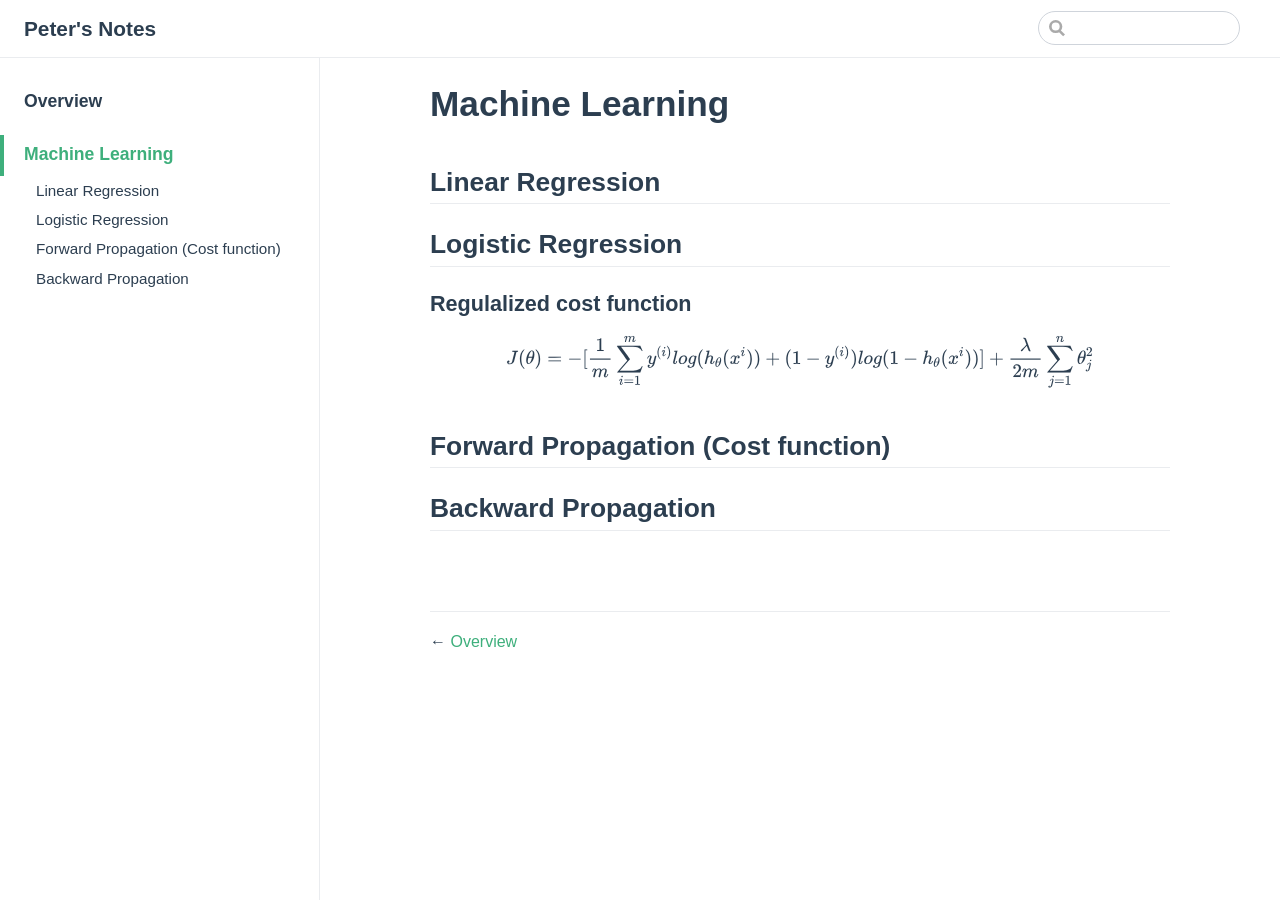
==== ML/index.html @ dce93099 "add more math" ====
<!DOCTYPE html>
<html lang="en-US">
  <head>
    <meta charset="utf-8">
    <meta name="viewport" content="width=device-width,initial-scale=1">
    <title>Machine Learning | Peter&#39;s Notes</title>
    <meta name="generator" content="VuePress 1.4.1">
    
    <meta name="description" content="Collection of learning notes">
    <link rel="preload" href="/assets/css/0.styles.1a4c1c34.css" as="style"><link rel="preload" href="/assets/js/app.afda7511.js" as="script"><link rel="preload" href="/assets/js/2.7c360f5b.js" as="script"><link rel="preload" href="/assets/js/5.0e97a888.js" as="script"><link rel="prefetch" href="/assets/js/3.26c5aa33.js"><link rel="prefetch" href="/assets/js/4.0d050c9b.js"><link rel="prefetch" href="/assets/js/6.d8337e41.js"><link rel="prefetch" href="/assets/js/7.63e848cd.js">
    <link rel="stylesheet" href="/assets/css/0.styles.1a4c1c34.css">
  </head>
  <body>
    <div id="app" data-server-rendered="true"><div class="theme-container"><header class="navbar"><div class="sidebar-button"><svg xmlns="http://www.w3.org/2000/svg" aria-hidden="true" role="img" viewBox="0 0 448 512" class="icon"><path fill="currentColor" d="M436 124H12c-6.627 0-12-5.373-12-12V80c0-6.627 5.373-12 12-12h424c6.627 0 12 5.373 12 12v32c0 6.627-5.373 12-12 12zm0 160H12c-6.627 0-12-5.373-12-12v-32c0-6.627 5.373-12 12-12h424c6.627 0 12 5.373 12 12v32c0 6.627-5.373 12-12 12zm0 160H12c-6.627 0-12-5.373-12-12v-32c0-6.627 5.373-12 12-12h424c6.627 0 12 5.373 12 12v32c0 6.627-5.373 12-12 12z"></path></svg></div> <a href="/" class="home-link router-link-active"><!----> <span class="site-name">Peter's Notes</span></a> <div class="links"><div class="search-box"><input aria-label="Search" autocomplete="off" spellcheck="false" value=""> <!----></div> <!----></div></header> <div class="sidebar-mask"></div> <aside class="sidebar"><!---->  <ul class="sidebar-links"><li><a href="/" class="sidebar-link">Overview</a></li><li><a href="/ML/" class="active sidebar-link">Machine Learning</a><ul class="sidebar-sub-headers"><li class="sidebar-sub-header"><a href="/ML/#linear-regression" class="sidebar-link">Linear Regression</a></li><li class="sidebar-sub-header"><a href="/ML/#logistic-regression" class="sidebar-link">Logistic Regression</a></li><li class="sidebar-sub-header"><a href="/ML/#forward-propagation-cost-function" class="sidebar-link">Forward Propagation (Cost function)</a></li><li class="sidebar-sub-header"><a href="/ML/#backward-propagation" class="sidebar-link">Backward Propagation</a></li></ul></li></ul> </aside> <main class="page"> <div class="theme-default-content content__default"><h1 id="machine-learning"><a href="#machine-learning" class="header-anchor">#</a> Machine Learning</h1> <h2 id="linear-regression"><a href="#linear-regression" class="header-anchor">#</a> Linear Regression</h2> <h2 id="logistic-regression"><a href="#logistic-regression" class="header-anchor">#</a> Logistic Regression</h2> <h3 id="regulalized-cost-function"><a href="#regulalized-cost-function" class="header-anchor">#</a> Regulalized cost function</h3> <p></p><p><mjx-container jax="SVG" display="true" class="MathJax"><svg xmlns="http://www.w3.org/2000/svg" width="69.516ex" height="6.549ex" viewBox="0 -1562.5 30725.9 2894.7" style="vertical-align:-3.014ex;"><g stroke="currentColor" fill="currentColor" stroke-width="0" transform="matrix(1 0 0 -1 0 0)"><g data-mml-node="math"><g data-mml-node="mi"><path data-c="4A" d="M447 625Q447 637 354 637H329Q323 642 323 645T325 664Q329 677 335 683H352Q393 681 498 681Q541 681 568 681T605 682T619 682Q633 682 633 672Q633 670 630 658Q626 642 623 640T604 637Q552 637 545 623Q541 610 483 376Q420 128 419 127Q397 64 333 21T195 -22Q137 -22 97 8T57 88Q57 130 80 152T132 174Q177 174 182 130Q182 98 164 80T123 56Q115 54 115 53T122 44Q148 15 197 15Q235 15 271 47T324 130Q328 142 387 380T447 625Z"></path></g><g data-mml-node="mo" transform="translate(633, 0)"><path data-c="28" d="M94 250Q94 319 104 381T127 488T164 576T202 643T244 695T277 729T302 750H315H319Q333 750 333 741Q333 738 316 720T275 667T226 581T184 443T167 250T184 58T225 -81T274 -167T316 -220T333 -241Q333 -250 318 -250H315H302L274 -226Q180 -141 137 -14T94 250Z"></path></g><g data-mml-node="mi" transform="translate(1022, 0)"><path data-c="3B8" d="M35 200Q35 302 74 415T180 610T319 704Q320 704 327 704T339 705Q393 701 423 656Q462 596 462 495Q462 380 417 261T302 66T168 -10H161Q125 -10 99 10T60 63T41 130T35 200ZM383 566Q383 668 330 668Q294 668 260 623T204 521T170 421T157 371Q206 370 254 370L351 371Q352 372 359 404T375 484T383 566ZM113 132Q113 26 166 26Q181 26 198 36T239 74T287 161T335 307L340 324H145Q145 321 136 286T120 208T113 132Z"></path></g><g data-mml-node="mo" transform="translate(1491, 0)"><path data-c="29" d="M60 749L64 750Q69 750 74 750H86L114 726Q208 641 251 514T294 250Q294 182 284 119T261 12T224 -76T186 -143T145 -194T113 -227T90 -246Q87 -249 86 -250H74Q66 -250 63 -250T58 -247T55 -238Q56 -237 66 -225Q221 -64 221 250T66 725Q56 737 55 738Q55 746 60 749Z"></path></g><g data-mml-node="mo" transform="translate(2157.8, 0)"><path data-c="3D" d="M56 347Q56 360 70 367H707Q722 359 722 347Q722 336 708 328L390 327H72Q56 332 56 347ZM56 153Q56 168 72 173H708Q722 163 722 153Q722 140 707 133H70Q56 140 56 153Z"></path></g><g data-mml-node="mo" transform="translate(3213.6, 0)"><path data-c="2212" d="M84 237T84 250T98 270H679Q694 262 694 250T679 230H98Q84 237 84 250Z"></path></g><g data-mml-node="mo" transform="translate(3991.6, 0)"><path data-c="5B" d="M118 -250V750H255V710H158V-210H255V-250H118Z"></path></g><g data-mml-node="mfrac" transform="translate(4269.6, 0)"><g data-mml-node="mn" transform="translate(409, 676)"><path data-c="31" d="M213 578L200 573Q186 568 160 563T102 556H83V602H102Q149 604 189 617T245 641T273 663Q275 666 285 666Q294 666 302 660V361L303 61Q310 54 315 52T339 48T401 46H427V0H416Q395 3 257 3Q121 3 100 0H88V46H114Q136 46 152 46T177 47T193 50T201 52T207 57T213 61V578Z"></path></g><g data-mml-node="mi" transform="translate(220, -686)"><path data-c="6D" d="M21 287Q22 293 24 303T36 341T56 388T88 425T132 442T175 435T205 417T221 395T229 376L231 369Q231 367 232 367L243 378Q303 442 384 442Q401 442 415 440T441 433T460 423T475 411T485 398T493 385T497 373T500 364T502 357L510 367Q573 442 659 442Q713 442 746 415T780 336Q780 285 742 178T704 50Q705 36 709 31T724 26Q752 26 776 56T815 138Q818 149 821 151T837 153Q857 153 857 145Q857 144 853 130Q845 101 831 73T785 17T716 -10Q669 -10 648 17T627 73Q627 92 663 193T700 345Q700 404 656 404H651Q565 404 506 303L499 291L466 157Q433 26 428 16Q415 -11 385 -11Q372 -11 364 -4T353 8T350 18Q350 29 384 161L420 307Q423 322 423 345Q423 404 379 404H374Q288 404 229 303L222 291L189 157Q156 26 151 16Q138 -11 108 -11Q95 -11 87 -5T76 7T74 17Q74 30 112 181Q151 335 151 342Q154 357 154 369Q154 405 129 405Q107 405 92 377T69 316T57 280Q55 278 41 278H27Q21 284 21 287Z"></path></g><rect width="1078" height="60" x="120" y="220"></rect></g><g data-mml-node="munderover" transform="translate(5754.2, 0)"><g data-mml-node="mo"><path data-c="2211" d="M60 948Q63 950 665 950H1267L1325 815Q1384 677 1388 669H1348L1341 683Q1320 724 1285 761Q1235 809 1174 838T1033 881T882 898T699 902H574H543H251L259 891Q722 258 724 252Q725 250 724 246Q721 243 460 -56L196 -356Q196 -357 407 -357Q459 -357 548 -357T676 -358Q812 -358 896 -353T1063 -332T1204 -283T1307 -196Q1328 -170 1348 -124H1388Q1388 -125 1381 -145T1356 -210T1325 -294L1267 -449L666 -450Q64 -450 61 -448Q55 -446 55 -439Q55 -437 57 -433L590 177Q590 178 557 222T452 366T322 544L56 909L55 924Q55 945 60 948Z"></path></g><g data-mml-node="TeXAtom" transform="translate(148.2, -1087.9) scale(0.707)"><g data-mml-node="mi"><path data-c="69" d="M184 600Q184 624 203 642T247 661Q265 661 277 649T290 619Q290 596 270 577T226 557Q211 557 198 567T184 600ZM21 287Q21 295 30 318T54 369T98 420T158 442Q197 442 223 419T250 357Q250 340 236 301T196 196T154 83Q149 61 149 51Q149 26 166 26Q175 26 185 29T208 43T235 78T260 137Q263 149 265 151T282 153Q302 153 302 143Q302 135 293 112T268 61T223 11T161 -11Q129 -11 102 10T74 74Q74 91 79 106T122 220Q160 321 166 341T173 380Q173 404 156 404H154Q124 404 99 371T61 287Q60 286 59 284T58 281T56 279T53 278T49 278T41 278H27Q21 284 21 287Z"></path></g><g data-mml-node="mo" transform="translate(345, 0)"><path data-c="3D" d="M56 347Q56 360 70 367H707Q722 359 722 347Q722 336 708 328L390 327H72Q56 332 56 347ZM56 153Q56 168 72 173H708Q722 163 722 153Q722 140 707 133H70Q56 140 56 153Z"></path></g><g data-mml-node="mn" transform="translate(1123, 0)"><path data-c="31" d="M213 578L200 573Q186 568 160 563T102 556H83V602H102Q149 604 189 617T245 641T273 663Q275 666 285 666Q294 666 302 660V361L303 61Q310 54 315 52T339 48T401 46H427V0H416Q395 3 257 3Q121 3 100 0H88V46H114Q136 46 152 46T177 47T193 50T201 52T207 57T213 61V578Z"></path></g></g><g data-mml-node="TeXAtom" transform="translate(411.6, 1150) scale(0.707)"><g data-mml-node="mi"><path data-c="6D" d="M21 287Q22 293 24 303T36 341T56 388T88 425T132 442T175 435T205 417T221 395T229 376L231 369Q231 367 232 367L243 378Q303 442 384 442Q401 442 415 440T441 433T460 423T475 411T485 398T493 385T497 373T500 364T502 357L510 367Q573 442 659 442Q713 442 746 415T780 336Q780 285 742 178T704 50Q705 36 709 31T724 26Q752 26 776 56T815 138Q818 149 821 151T837 153Q857 153 857 145Q857 144 853 130Q845 101 831 73T785 17T716 -10Q669 -10 648 17T627 73Q627 92 663 193T700 345Q700 404 656 404H651Q565 404 506 303L499 291L466 157Q433 26 428 16Q415 -11 385 -11Q372 -11 364 -4T353 8T350 18Q350 29 384 161L420 307Q423 322 423 345Q423 404 379 404H374Q288 404 229 303L222 291L189 157Q156 26 151 16Q138 -11 108 -11Q95 -11 87 -5T76 7T74 17Q74 30 112 181Q151 335 151 342Q154 357 154 369Q154 405 129 405Q107 405 92 377T69 316T57 280Q55 278 41 278H27Q21 284 21 287Z"></path></g></g></g><g data-mml-node="msup" transform="translate(7364.9, 0)"><g data-mml-node="mi"><path data-c="79" d="M21 287Q21 301 36 335T84 406T158 442Q199 442 224 419T250 355Q248 336 247 334Q247 331 231 288T198 191T182 105Q182 62 196 45T238 27Q261 27 281 38T312 61T339 94Q339 95 344 114T358 173T377 247Q415 397 419 404Q432 431 462 431Q475 431 483 424T494 412T496 403Q496 390 447 193T391 -23Q363 -106 294 -155T156 -205Q111 -205 77 -183T43 -117Q43 -95 50 -80T69 -58T89 -48T106 -45Q150 -45 150 -87Q150 -107 138 -122T115 -142T102 -147L99 -148Q101 -153 118 -160T152 -167H160Q177 -167 186 -165Q219 -156 247 -127T290 -65T313 -9T321 21L315 17Q309 13 296 6T270 -6Q250 -11 231 -11Q185 -11 150 11T104 82Q103 89 103 113Q103 170 138 262T173 379Q173 380 173 381Q173 390 173 393T169 400T158 404H154Q131 404 112 385T82 344T65 302T57 280Q55 278 41 278H27Q21 284 21 287Z"></path></g><g data-mml-node="TeXAtom" transform="translate(490, 413) scale(0.707)"><g data-mml-node="mo"><path data-c="28" d="M94 250Q94 319 104 381T127 488T164 576T202 643T244 695T277 729T302 750H315H319Q333 750 333 741Q333 738 316 720T275 667T226 581T184 443T167 250T184 58T225 -81T274 -167T316 -220T333 -241Q333 -250 318 -250H315H302L274 -226Q180 -141 137 -14T94 250Z"></path></g><g data-mml-node="mi" transform="translate(389, 0)"><path data-c="69" d="M184 600Q184 624 203 642T247 661Q265 661 277 649T290 619Q290 596 270 577T226 557Q211 557 198 567T184 600ZM21 287Q21 295 30 318T54 369T98 420T158 442Q197 442 223 419T250 357Q250 340 236 301T196 196T154 83Q149 61 149 51Q149 26 166 26Q175 26 185 29T208 43T235 78T260 137Q263 149 265 151T282 153Q302 153 302 143Q302 135 293 112T268 61T223 11T161 -11Q129 -11 102 10T74 74Q74 91 79 106T122 220Q160 321 166 341T173 380Q173 404 156 404H154Q124 404 99 371T61 287Q60 286 59 284T58 281T56 279T53 278T49 278T41 278H27Q21 284 21 287Z"></path></g><g data-mml-node="mo" transform="translate(734, 0)"><path data-c="29" d="M60 749L64 750Q69 750 74 750H86L114 726Q208 641 251 514T294 250Q294 182 284 119T261 12T224 -76T186 -143T145 -194T113 -227T90 -246Q87 -249 86 -250H74Q66 -250 63 -250T58 -247T55 -238Q56 -237 66 -225Q221 -64 221 250T66 725Q56 737 55 738Q55 746 60 749Z"></path></g></g></g><g data-mml-node="mi" transform="translate(8699, 0)"><path data-c="6C" d="M117 59Q117 26 142 26Q179 26 205 131Q211 151 215 152Q217 153 225 153H229Q238 153 241 153T246 151T248 144Q247 138 245 128T234 90T214 43T183 6T137 -11Q101 -11 70 11T38 85Q38 97 39 102L104 360Q167 615 167 623Q167 626 166 628T162 632T157 634T149 635T141 636T132 637T122 637Q112 637 109 637T101 638T95 641T94 647Q94 649 96 661Q101 680 107 682T179 688Q194 689 213 690T243 693T254 694Q266 694 266 686Q266 675 193 386T118 83Q118 81 118 75T117 65V59Z"></path></g><g data-mml-node="mi" transform="translate(8997, 0)"><path data-c="6F" d="M201 -11Q126 -11 80 38T34 156Q34 221 64 279T146 380Q222 441 301 441Q333 441 341 440Q354 437 367 433T402 417T438 387T464 338T476 268Q476 161 390 75T201 -11ZM121 120Q121 70 147 48T206 26Q250 26 289 58T351 142Q360 163 374 216T388 308Q388 352 370 375Q346 405 306 405Q243 405 195 347Q158 303 140 230T121 120Z"></path></g><g data-mml-node="mi" transform="translate(9482, 0)"><path data-c="67" d="M311 43Q296 30 267 15T206 0Q143 0 105 45T66 160Q66 265 143 353T314 442Q361 442 401 394L404 398Q406 401 409 404T418 412T431 419T447 422Q461 422 470 413T480 394Q480 379 423 152T363 -80Q345 -134 286 -169T151 -205Q10 -205 10 -137Q10 -111 28 -91T74 -71Q89 -71 102 -80T116 -111Q116 -121 114 -130T107 -144T99 -154T92 -162L90 -164H91Q101 -167 151 -167Q189 -167 211 -155Q234 -144 254 -122T282 -75Q288 -56 298 -13Q311 35 311 43ZM384 328L380 339Q377 350 375 354T369 368T359 382T346 393T328 402T306 405Q262 405 221 352Q191 313 171 233T151 117Q151 38 213 38Q269 38 323 108L331 118L384 328Z"></path></g><g data-mml-node="mo" transform="translate(9959, 0)"><path data-c="28" d="M94 250Q94 319 104 381T127 488T164 576T202 643T244 695T277 729T302 750H315H319Q333 750 333 741Q333 738 316 720T275 667T226 581T184 443T167 250T184 58T225 -81T274 -167T316 -220T333 -241Q333 -250 318 -250H315H302L274 -226Q180 -141 137 -14T94 250Z"></path></g><g data-mml-node="msub" transform="translate(10348, 0)"><g data-mml-node="mi"><path data-c="68" d="M137 683Q138 683 209 688T282 694Q294 694 294 685Q294 674 258 534Q220 386 220 383Q220 381 227 388Q288 442 357 442Q411 442 444 415T478 336Q478 285 440 178T402 50Q403 36 407 31T422 26Q450 26 474 56T513 138Q516 149 519 151T535 153Q555 153 555 145Q555 144 551 130Q535 71 500 33Q466 -10 419 -10H414Q367 -10 346 17T325 74Q325 90 361 192T398 345Q398 404 354 404H349Q266 404 205 306L198 293L164 158Q132 28 127 16Q114 -11 83 -11Q69 -11 59 -2T48 16Q48 30 121 320L195 616Q195 629 188 632T149 637H128Q122 643 122 645T124 664Q129 683 137 683Z"></path></g><g data-mml-node="TeXAtom" transform="translate(576, -150) scale(0.707)"><g data-mml-node="mi"><path data-c="3B8" d="M35 200Q35 302 74 415T180 610T319 704Q320 704 327 704T339 705Q393 701 423 656Q462 596 462 495Q462 380 417 261T302 66T168 -10H161Q125 -10 99 10T60 63T41 130T35 200ZM383 566Q383 668 330 668Q294 668 260 623T204 521T170 421T157 371Q206 370 254 370L351 371Q352 372 359 404T375 484T383 566ZM113 132Q113 26 166 26Q181 26 198 36T239 74T287 161T335 307L340 324H145Q145 321 136 286T120 208T113 132Z"></path></g></g></g><g data-mml-node="mo" transform="translate(11305.6, 0)"><path data-c="28" d="M94 250Q94 319 104 381T127 488T164 576T202 643T244 695T277 729T302 750H315H319Q333 750 333 741Q333 738 316 720T275 667T226 581T184 443T167 250T184 58T225 -81T274 -167T316 -220T333 -241Q333 -250 318 -250H315H302L274 -226Q180 -141 137 -14T94 250Z"></path></g><g data-mml-node="msup" transform="translate(11694.6, 0)"><g data-mml-node="mi"><path data-c="78" d="M52 289Q59 331 106 386T222 442Q257 442 286 424T329 379Q371 442 430 442Q467 442 494 420T522 361Q522 332 508 314T481 292T458 288Q439 288 427 299T415 328Q415 374 465 391Q454 404 425 404Q412 404 406 402Q368 386 350 336Q290 115 290 78Q290 50 306 38T341 26Q378 26 414 59T463 140Q466 150 469 151T485 153H489Q504 153 504 145Q504 144 502 134Q486 77 440 33T333 -11Q263 -11 227 52Q186 -10 133 -10H127Q78 -10 57 16T35 71Q35 103 54 123T99 143Q142 143 142 101Q142 81 130 66T107 46T94 41L91 40Q91 39 97 36T113 29T132 26Q168 26 194 71Q203 87 217 139T245 247T261 313Q266 340 266 352Q266 380 251 392T217 404Q177 404 142 372T93 290Q91 281 88 280T72 278H58Q52 284 52 289Z"></path></g><g data-mml-node="TeXAtom" transform="translate(572, 413) scale(0.707)"><g data-mml-node="mi"><path data-c="69" d="M184 600Q184 624 203 642T247 661Q265 661 277 649T290 619Q290 596 270 577T226 557Q211 557 198 567T184 600ZM21 287Q21 295 30 318T54 369T98 420T158 442Q197 442 223 419T250 357Q250 340 236 301T196 196T154 83Q149 61 149 51Q149 26 166 26Q175 26 185 29T208 43T235 78T260 137Q263 149 265 151T282 153Q302 153 302 143Q302 135 293 112T268 61T223 11T161 -11Q129 -11 102 10T74 74Q74 91 79 106T122 220Q160 321 166 341T173 380Q173 404 156 404H154Q124 404 99 371T61 287Q60 286 59 284T58 281T56 279T53 278T49 278T41 278H27Q21 284 21 287Z"></path></g></g></g><g data-mml-node="mo" transform="translate(12560.6, 0)"><path data-c="29" d="M60 749L64 750Q69 750 74 750H86L114 726Q208 641 251 514T294 250Q294 182 284 119T261 12T224 -76T186 -143T145 -194T113 -227T90 -246Q87 -249 86 -250H74Q66 -250 63 -250T58 -247T55 -238Q56 -237 66 -225Q221 -64 221 250T66 725Q56 737 55 738Q55 746 60 749Z"></path></g><g data-mml-node="mo" transform="translate(12949.6, 0)"><path data-c="29" d="M60 749L64 750Q69 750 74 750H86L114 726Q208 641 251 514T294 250Q294 182 284 119T261 12T224 -76T186 -143T145 -194T113 -227T90 -246Q87 -249 86 -250H74Q66 -250 63 -250T58 -247T55 -238Q56 -237 66 -225Q221 -64 221 250T66 725Q56 737 55 738Q55 746 60 749Z"></path></g><g data-mml-node="mo" transform="translate(13560.8, 0)"><path data-c="2B" d="M56 237T56 250T70 270H369V420L370 570Q380 583 389 583Q402 583 409 568V270H707Q722 262 722 250T707 230H409V-68Q401 -82 391 -82H389H387Q375 -82 369 -68V230H70Q56 237 56 250Z"></path></g><g data-mml-node="mo" transform="translate(14561, 0)"><path data-c="28" d="M94 250Q94 319 104 381T127 488T164 576T202 643T244 695T277 729T302 750H315H319Q333 750 333 741Q333 738 316 720T275 667T226 581T184 443T167 250T184 58T225 -81T274 -167T316 -220T333 -241Q333 -250 318 -250H315H302L274 -226Q180 -141 137 -14T94 250Z"></path></g><g data-mml-node="mn" transform="translate(14950, 0)"><path data-c="31" d="M213 578L200 573Q186 568 160 563T102 556H83V602H102Q149 604 189 617T245 641T273 663Q275 666 285 666Q294 666 302 660V361L303 61Q310 54 315 52T339 48T401 46H427V0H416Q395 3 257 3Q121 3 100 0H88V46H114Q136 46 152 46T177 47T193 50T201 52T207 57T213 61V578Z"></path></g><g data-mml-node="mo" transform="translate(15672.2, 0)"><path data-c="2212" d="M84 237T84 250T98 270H679Q694 262 694 250T679 230H98Q84 237 84 250Z"></path></g><g data-mml-node="msup" transform="translate(16672.4, 0)"><g data-mml-node="mi"><path data-c="79" d="M21 287Q21 301 36 335T84 406T158 442Q199 442 224 419T250 355Q248 336 247 334Q247 331 231 288T198 191T182 105Q182 62 196 45T238 27Q261 27 281 38T312 61T339 94Q339 95 344 114T358 173T377 247Q415 397 419 404Q432 431 462 431Q475 431 483 424T494 412T496 403Q496 390 447 193T391 -23Q363 -106 294 -155T156 -205Q111 -205 77 -183T43 -117Q43 -95 50 -80T69 -58T89 -48T106 -45Q150 -45 150 -87Q150 -107 138 -122T115 -142T102 -147L99 -148Q101 -153 118 -160T152 -167H160Q177 -167 186 -165Q219 -156 247 -127T290 -65T313 -9T321 21L315 17Q309 13 296 6T270 -6Q250 -11 231 -11Q185 -11 150 11T104 82Q103 89 103 113Q103 170 138 262T173 379Q173 380 173 381Q173 390 173 393T169 400T158 404H154Q131 404 112 385T82 344T65 302T57 280Q55 278 41 278H27Q21 284 21 287Z"></path></g><g data-mml-node="TeXAtom" transform="translate(490, 413) scale(0.707)"><g data-mml-node="mo"><path data-c="28" d="M94 250Q94 319 104 381T127 488T164 576T202 643T244 695T277 729T302 750H315H319Q333 750 333 741Q333 738 316 720T275 667T226 581T184 443T167 250T184 58T225 -81T274 -167T316 -220T333 -241Q333 -250 318 -250H315H302L274 -226Q180 -141 137 -14T94 250Z"></path></g><g data-mml-node="mi" transform="translate(389, 0)"><path data-c="69" d="M184 600Q184 624 203 642T247 661Q265 661 277 649T290 619Q290 596 270 577T226 557Q211 557 198 567T184 600ZM21 287Q21 295 30 318T54 369T98 420T158 442Q197 442 223 419T250 357Q250 340 236 301T196 196T154 83Q149 61 149 51Q149 26 166 26Q175 26 185 29T208 43T235 78T260 137Q263 149 265 151T282 153Q302 153 302 143Q302 135 293 112T268 61T223 11T161 -11Q129 -11 102 10T74 74Q74 91 79 106T122 220Q160 321 166 341T173 380Q173 404 156 404H154Q124 404 99 371T61 287Q60 286 59 284T58 281T56 279T53 278T49 278T41 278H27Q21 284 21 287Z"></path></g><g data-mml-node="mo" transform="translate(734, 0)"><path data-c="29" d="M60 749L64 750Q69 750 74 750H86L114 726Q208 641 251 514T294 250Q294 182 284 119T261 12T224 -76T186 -143T145 -194T113 -227T90 -246Q87 -249 86 -250H74Q66 -250 63 -250T58 -247T55 -238Q56 -237 66 -225Q221 -64 221 250T66 725Q56 737 55 738Q55 746 60 749Z"></path></g></g></g><g data-mml-node="mo" transform="translate(18006.5, 0)"><path data-c="29" d="M60 749L64 750Q69 750 74 750H86L114 726Q208 641 251 514T294 250Q294 182 284 119T261 12T224 -76T186 -143T145 -194T113 -227T90 -246Q87 -249 86 -250H74Q66 -250 63 -250T58 -247T55 -238Q56 -237 66 -225Q221 -64 221 250T66 725Q56 737 55 738Q55 746 60 749Z"></path></g><g data-mml-node="mi" transform="translate(18395.5, 0)"><path data-c="6C" d="M117 59Q117 26 142 26Q179 26 205 131Q211 151 215 152Q217 153 225 153H229Q238 153 241 153T246 151T248 144Q247 138 245 128T234 90T214 43T183 6T137 -11Q101 -11 70 11T38 85Q38 97 39 102L104 360Q167 615 167 623Q167 626 166 628T162 632T157 634T149 635T141 636T132 637T122 637Q112 637 109 637T101 638T95 641T94 647Q94 649 96 661Q101 680 107 682T179 688Q194 689 213 690T243 693T254 694Q266 694 266 686Q266 675 193 386T118 83Q118 81 118 75T117 65V59Z"></path></g><g data-mml-node="mi" transform="translate(18693.5, 0)"><path data-c="6F" d="M201 -11Q126 -11 80 38T34 156Q34 221 64 279T146 380Q222 441 301 441Q333 441 341 440Q354 437 367 433T402 417T438 387T464 338T476 268Q476 161 390 75T201 -11ZM121 120Q121 70 147 48T206 26Q250 26 289 58T351 142Q360 163 374 216T388 308Q388 352 370 375Q346 405 306 405Q243 405 195 347Q158 303 140 230T121 120Z"></path></g><g data-mml-node="mi" transform="translate(19178.5, 0)"><path data-c="67" d="M311 43Q296 30 267 15T206 0Q143 0 105 45T66 160Q66 265 143 353T314 442Q361 442 401 394L404 398Q406 401 409 404T418 412T431 419T447 422Q461 422 470 413T480 394Q480 379 423 152T363 -80Q345 -134 286 -169T151 -205Q10 -205 10 -137Q10 -111 28 -91T74 -71Q89 -71 102 -80T116 -111Q116 -121 114 -130T107 -144T99 -154T92 -162L90 -164H91Q101 -167 151 -167Q189 -167 211 -155Q234 -144 254 -122T282 -75Q288 -56 298 -13Q311 35 311 43ZM384 328L380 339Q377 350 375 354T369 368T359 382T346 393T328 402T306 405Q262 405 221 352Q191 313 171 233T151 117Q151 38 213 38Q269 38 323 108L331 118L384 328Z"></path></g><g data-mml-node="mo" transform="translate(19655.5, 0)"><path data-c="28" d="M94 250Q94 319 104 381T127 488T164 576T202 643T244 695T277 729T302 750H315H319Q333 750 333 741Q333 738 316 720T275 667T226 581T184 443T167 250T184 58T225 -81T274 -167T316 -220T333 -241Q333 -250 318 -250H315H302L274 -226Q180 -141 137 -14T94 250Z"></path></g><g data-mml-node="mn" transform="translate(20044.5, 0)"><path data-c="31" d="M213 578L200 573Q186 568 160 563T102 556H83V602H102Q149 604 189 617T245 641T273 663Q275 666 285 666Q294 666 302 660V361L303 61Q310 54 315 52T339 48T401 46H427V0H416Q395 3 257 3Q121 3 100 0H88V46H114Q136 46 152 46T177 47T193 50T201 52T207 57T213 61V578Z"></path></g><g data-mml-node="mo" transform="translate(20766.7, 0)"><path data-c="2212" d="M84 237T84 250T98 270H679Q694 262 694 250T679 230H98Q84 237 84 250Z"></path></g><g data-mml-node="msub" transform="translate(21767, 0)"><g data-mml-node="mi"><path data-c="68" d="M137 683Q138 683 209 688T282 694Q294 694 294 685Q294 674 258 534Q220 386 220 383Q220 381 227 388Q288 442 357 442Q411 442 444 415T478 336Q478 285 440 178T402 50Q403 36 407 31T422 26Q450 26 474 56T513 138Q516 149 519 151T535 153Q555 153 555 145Q555 144 551 130Q535 71 500 33Q466 -10 419 -10H414Q367 -10 346 17T325 74Q325 90 361 192T398 345Q398 404 354 404H349Q266 404 205 306L198 293L164 158Q132 28 127 16Q114 -11 83 -11Q69 -11 59 -2T48 16Q48 30 121 320L195 616Q195 629 188 632T149 637H128Q122 643 122 645T124 664Q129 683 137 683Z"></path></g><g data-mml-node="TeXAtom" transform="translate(576, -150) scale(0.707)"><g data-mml-node="mi"><path data-c="3B8" d="M35 200Q35 302 74 415T180 610T319 704Q320 704 327 704T339 705Q393 701 423 656Q462 596 462 495Q462 380 417 261T302 66T168 -10H161Q125 -10 99 10T60 63T41 130T35 200ZM383 566Q383 668 330 668Q294 668 260 623T204 521T170 421T157 371Q206 370 254 370L351 371Q352 372 359 404T375 484T383 566ZM113 132Q113 26 166 26Q181 26 198 36T239 74T287 161T335 307L340 324H145Q145 321 136 286T120 208T113 132Z"></path></g></g></g><g data-mml-node="mo" transform="translate(22724.6, 0)"><path data-c="28" d="M94 250Q94 319 104 381T127 488T164 576T202 643T244 695T277 729T302 750H315H319Q333 750 333 741Q333 738 316 720T275 667T226 581T184 443T167 250T184 58T225 -81T274 -167T316 -220T333 -241Q333 -250 318 -250H315H302L274 -226Q180 -141 137 -14T94 250Z"></path></g><g data-mml-node="msup" transform="translate(23113.6, 0)"><g data-mml-node="mi"><path data-c="78" d="M52 289Q59 331 106 386T222 442Q257 442 286 424T329 379Q371 442 430 442Q467 442 494 420T522 361Q522 332 508 314T481 292T458 288Q439 288 427 299T415 328Q415 374 465 391Q454 404 425 404Q412 404 406 402Q368 386 350 336Q290 115 290 78Q290 50 306 38T341 26Q378 26 414 59T463 140Q466 150 469 151T485 153H489Q504 153 504 145Q504 144 502 134Q486 77 440 33T333 -11Q263 -11 227 52Q186 -10 133 -10H127Q78 -10 57 16T35 71Q35 103 54 123T99 143Q142 143 142 101Q142 81 130 66T107 46T94 41L91 40Q91 39 97 36T113 29T132 26Q168 26 194 71Q203 87 217 139T245 247T261 313Q266 340 266 352Q266 380 251 392T217 404Q177 404 142 372T93 290Q91 281 88 280T72 278H58Q52 284 52 289Z"></path></g><g data-mml-node="TeXAtom" transform="translate(572, 413) scale(0.707)"><g data-mml-node="mi"><path data-c="69" d="M184 600Q184 624 203 642T247 661Q265 661 277 649T290 619Q290 596 270 577T226 557Q211 557 198 567T184 600ZM21 287Q21 295 30 318T54 369T98 420T158 442Q197 442 223 419T250 357Q250 340 236 301T196 196T154 83Q149 61 149 51Q149 26 166 26Q175 26 185 29T208 43T235 78T260 137Q263 149 265 151T282 153Q302 153 302 143Q302 135 293 112T268 61T223 11T161 -11Q129 -11 102 10T74 74Q74 91 79 106T122 220Q160 321 166 341T173 380Q173 404 156 404H154Q124 404 99 371T61 287Q60 286 59 284T58 281T56 279T53 278T49 278T41 278H27Q21 284 21 287Z"></path></g></g></g><g data-mml-node="mo" transform="translate(23979.6, 0)"><path data-c="29" d="M60 749L64 750Q69 750 74 750H86L114 726Q208 641 251 514T294 250Q294 182 284 119T261 12T224 -76T186 -143T145 -194T113 -227T90 -246Q87 -249 86 -250H74Q66 -250 63 -250T58 -247T55 -238Q56 -237 66 -225Q221 -64 221 250T66 725Q56 737 55 738Q55 746 60 749Z"></path></g><g data-mml-node="mo" transform="translate(24368.6, 0)"><path data-c="29" d="M60 749L64 750Q69 750 74 750H86L114 726Q208 641 251 514T294 250Q294 182 284 119T261 12T224 -76T186 -143T145 -194T113 -227T90 -246Q87 -249 86 -250H74Q66 -250 63 -250T58 -247T55 -238Q56 -237 66 -225Q221 -64 221 250T66 725Q56 737 55 738Q55 746 60 749Z"></path></g><g data-mml-node="mo" transform="translate(24757.6, 0)"><path data-c="5D" d="M22 710V750H159V-250H22V-210H119V710H22Z"></path></g><g data-mml-node="mo" transform="translate(25257.8, 0)"><path data-c="2B" d="M56 237T56 250T70 270H369V420L370 570Q380 583 389 583Q402 583 409 568V270H707Q722 262 722 250T707 230H409V-68Q401 -82 391 -82H389H387Q375 -82 369 -68V230H70Q56 237 56 250Z"></path></g><g data-mml-node="mfrac" transform="translate(26258, 0)"><g data-mml-node="mi" transform="translate(617.5, 676)"><path data-c="3BB" d="M166 673Q166 685 183 694H202Q292 691 316 644Q322 629 373 486T474 207T524 67Q531 47 537 34T546 15T551 6T555 2T556 -2T550 -11H482Q457 3 450 18T399 152L354 277L340 262Q327 246 293 207T236 141Q211 112 174 69Q123 9 111 -1T83 -12Q47 -12 47 20Q47 37 61 52T199 187Q229 216 266 252T321 306L338 322Q338 323 288 462T234 612Q214 657 183 657Q166 657 166 673Z"></path></g><g data-mml-node="mrow" transform="translate(220, -686)"><g data-mml-node="mn"><path data-c="32" d="M109 429Q82 429 66 447T50 491Q50 562 103 614T235 666Q326 666 387 610T449 465Q449 422 429 383T381 315T301 241Q265 210 201 149L142 93L218 92Q375 92 385 97Q392 99 409 186V189H449V186Q448 183 436 95T421 3V0H50V19V31Q50 38 56 46T86 81Q115 113 136 137Q145 147 170 174T204 211T233 244T261 278T284 308T305 340T320 369T333 401T340 431T343 464Q343 527 309 573T212 619Q179 619 154 602T119 569T109 550Q109 549 114 549Q132 549 151 535T170 489Q170 464 154 447T109 429Z"></path></g><g data-mml-node="mi" transform="translate(500, 0)"><path data-c="6D" d="M21 287Q22 293 24 303T36 341T56 388T88 425T132 442T175 435T205 417T221 395T229 376L231 369Q231 367 232 367L243 378Q303 442 384 442Q401 442 415 440T441 433T460 423T475 411T485 398T493 385T497 373T500 364T502 357L510 367Q573 442 659 442Q713 442 746 415T780 336Q780 285 742 178T704 50Q705 36 709 31T724 26Q752 26 776 56T815 138Q818 149 821 151T837 153Q857 153 857 145Q857 144 853 130Q845 101 831 73T785 17T716 -10Q669 -10 648 17T627 73Q627 92 663 193T700 345Q700 404 656 404H651Q565 404 506 303L499 291L466 157Q433 26 428 16Q415 -11 385 -11Q372 -11 364 -4T353 8T350 18Q350 29 384 161L420 307Q423 322 423 345Q423 404 379 404H374Q288 404 229 303L222 291L189 157Q156 26 151 16Q138 -11 108 -11Q95 -11 87 -5T76 7T74 17Q74 30 112 181Q151 335 151 342Q154 357 154 369Q154 405 129 405Q107 405 92 377T69 316T57 280Q55 278 41 278H27Q21 284 21 287Z"></path></g></g><rect width="1578" height="60" x="120" y="220"></rect></g><g data-mml-node="munderover" transform="translate(28242.7, 0)"><g data-mml-node="mo"><path data-c="2211" d="M60 948Q63 950 665 950H1267L1325 815Q1384 677 1388 669H1348L1341 683Q1320 724 1285 761Q1235 809 1174 838T1033 881T882 898T699 902H574H543H251L259 891Q722 258 724 252Q725 250 724 246Q721 243 460 -56L196 -356Q196 -357 407 -357Q459 -357 548 -357T676 -358Q812 -358 896 -353T1063 -332T1204 -283T1307 -196Q1328 -170 1348 -124H1388Q1388 -125 1381 -145T1356 -210T1325 -294L1267 -449L666 -450Q64 -450 61 -448Q55 -446 55 -439Q55 -437 57 -433L590 177Q590 178 557 222T452 366T322 544L56 909L55 924Q55 945 60 948Z"></path></g><g data-mml-node="TeXAtom" transform="translate(124.5, -1087.9) scale(0.707)"><g data-mml-node="mi"><path data-c="6A" d="M297 596Q297 627 318 644T361 661Q378 661 389 651T403 623Q403 595 384 576T340 557Q322 557 310 567T297 596ZM288 376Q288 405 262 405Q240 405 220 393T185 362T161 325T144 293L137 279Q135 278 121 278H107Q101 284 101 286T105 299Q126 348 164 391T252 441Q253 441 260 441T272 442Q296 441 316 432Q341 418 354 401T367 348V332L318 133Q267 -67 264 -75Q246 -125 194 -164T75 -204Q25 -204 7 -183T-12 -137Q-12 -110 7 -91T53 -71Q70 -71 82 -81T95 -112Q95 -148 63 -167Q69 -168 77 -168Q111 -168 139 -140T182 -74L193 -32Q204 11 219 72T251 197T278 308T289 365Q289 372 288 376Z"></path></g><g data-mml-node="mo" transform="translate(412, 0)"><path data-c="3D" d="M56 347Q56 360 70 367H707Q722 359 722 347Q722 336 708 328L390 327H72Q56 332 56 347ZM56 153Q56 168 72 173H708Q722 163 722 153Q722 140 707 133H70Q56 140 56 153Z"></path></g><g data-mml-node="mn" transform="translate(1190, 0)"><path data-c="31" d="M213 578L200 573Q186 568 160 563T102 556H83V602H102Q149 604 189 617T245 641T273 663Q275 666 285 666Q294 666 302 660V361L303 61Q310 54 315 52T339 48T401 46H427V0H416Q395 3 257 3Q121 3 100 0H88V46H114Q136 46 152 46T177 47T193 50T201 52T207 57T213 61V578Z"></path></g></g><g data-mml-node="TeXAtom" transform="translate(509.9, 1150) scale(0.707)"><g data-mml-node="mi"><path data-c="6E" d="M21 287Q22 293 24 303T36 341T56 388T89 425T135 442Q171 442 195 424T225 390T231 369Q231 367 232 367L243 378Q304 442 382 442Q436 442 469 415T503 336T465 179T427 52Q427 26 444 26Q450 26 453 27Q482 32 505 65T540 145Q542 153 560 153Q580 153 580 145Q580 144 576 130Q568 101 554 73T508 17T439 -10Q392 -10 371 17T350 73Q350 92 386 193T423 345Q423 404 379 404H374Q288 404 229 303L222 291L189 157Q156 26 151 16Q138 -11 108 -11Q95 -11 87 -5T76 7T74 17Q74 30 112 180T152 343Q153 348 153 366Q153 405 129 405Q91 405 66 305Q60 285 60 284Q58 278 41 278H27Q21 284 21 287Z"></path></g></g></g><g data-mml-node="msubsup" transform="translate(29853.3, 0)"><g data-mml-node="mi"><path data-c="3B8" d="M35 200Q35 302 74 415T180 610T319 704Q320 704 327 704T339 705Q393 701 423 656Q462 596 462 495Q462 380 417 261T302 66T168 -10H161Q125 -10 99 10T60 63T41 130T35 200ZM383 566Q383 668 330 668Q294 668 260 623T204 521T170 421T157 371Q206 370 254 370L351 371Q352 372 359 404T375 484T383 566ZM113 132Q113 26 166 26Q181 26 198 36T239 74T287 161T335 307L340 324H145Q145 321 136 286T120 208T113 132Z"></path></g><g data-mml-node="TeXAtom" transform="translate(469, 413) scale(0.707)"><g data-mml-node="mn"><path data-c="32" d="M109 429Q82 429 66 447T50 491Q50 562 103 614T235 666Q326 666 387 610T449 465Q449 422 429 383T381 315T301 241Q265 210 201 149L142 93L218 92Q375 92 385 97Q392 99 409 186V189H449V186Q448 183 436 95T421 3V0H50V19V31Q50 38 56 46T86 81Q115 113 136 137Q145 147 170 174T204 211T233 244T261 278T284 308T305 340T320 369T333 401T340 431T343 464Q343 527 309 573T212 619Q179 619 154 602T119 569T109 550Q109 549 114 549Q132 549 151 535T170 489Q170 464 154 447T109 429Z"></path></g></g><g data-mml-node="TeXAtom" transform="translate(469, -247) scale(0.707)"><g data-mml-node="mi"><path data-c="6A" d="M297 596Q297 627 318 644T361 661Q378 661 389 651T403 623Q403 595 384 576T340 557Q322 557 310 567T297 596ZM288 376Q288 405 262 405Q240 405 220 393T185 362T161 325T144 293L137 279Q135 278 121 278H107Q101 284 101 286T105 299Q126 348 164 391T252 441Q253 441 260 441T272 442Q296 441 316 432Q341 418 354 401T367 348V332L318 133Q267 -67 264 -75Q246 -125 194 -164T75 -204Q25 -204 7 -183T-12 -137Q-12 -110 7 -91T53 -71Q70 -71 82 -81T95 -112Q95 -148 63 -167Q69 -168 77 -168Q111 -168 139 -140T182 -74L193 -32Q204 11 219 72T251 197T278 308T289 365Q289 372 288 376Z"></path></g></g></g></g></g></svg></mjx-container></p><p></p> <h2 id="forward-propagation-cost-function"><a href="#forward-propagation-cost-function" class="header-anchor">#</a> Forward Propagation (Cost function)</h2> <h2 id="backward-propagation"><a href="#backward-propagation" class="header-anchor">#</a> Backward Propagation</h2></div> <footer class="page-edit"><!----> <!----></footer> <div class="page-nav"><p class="inner"><span class="prev">
      ←
      <a href="/" class="prev router-link-active">
        Overview
      </a></span> <!----></p></div> </main></div><div class="global-ui"></div></div>
    <script src="/assets/js/app.afda7511.js" defer></script><script src="/assets/js/2.7c360f5b.js" defer></script><script src="/assets/js/5.0e97a888.js" defer></script>
  </body>
</html>
---- assets/css/0.styles.1a4c1c34.css ----
#nprogress{pointer-events:none}#nprogress .bar{background:#3eaf7c;position:fixed;z-index:1031;top:0;left:0;width:100%;height:2px}#nprogress .peg{display:block;position:absolute;right:0;width:100px;height:100%;box-shadow:0 0 10px #3eaf7c,0 0 5px #3eaf7c;opacity:1;transform:rotate(3deg) translateY(-4px)}#nprogress .spinner{display:block;position:fixed;z-index:1031;top:15px;right:15px}#nprogress .spinner-icon{width:18px;height:18px;box-sizing:border-box;border-color:#3eaf7c transparent transparent #3eaf7c;border-style:solid;border-width:2px;border-radius:50%;-webkit-animation:nprogress-spinner .4s linear infinite;animation:nprogress-spinner .4s linear infinite}.nprogress-custom-parent{overflow:hidden;position:relative}.nprogress-custom-parent #nprogress .bar,.nprogress-custom-parent #nprogress .spinner{position:absolute}@-webkit-keyframes nprogress-spinner{0%{transform:rotate(0deg)}to{transform:rotate(1turn)}}@keyframes nprogress-spinner{0%{transform:rotate(0deg)}to{transform:rotate(1turn)}}mjx-container[jax=SVG][display=true]{display:block;text-align:center;margin:1em 0}mjx-container[jax=SVG][justify=left]{text-align:left}mjx-container[jax=SVG][justify=right]{text-align:right}mjx-container[jax=SVG]>svg{overflow:visible}mjx-container[jax=SVG]>svg a{fill:#00f;stroke:#00f}g[data-mml-node=merror]>g{fill:red;stroke:red}g[data-mml-node=merror]>rect[data-background]{fill:#ff0;stroke:none}g[data-mml-node=mtable]>line[data-line],g[data-mml-node=mtable]>rect[data-frame]{stroke-width:70px;fill:none}g[data-mml-node=mtable]>.mjx-dashed{stroke-dasharray:140}g[data-mml-node=mtable]>.mjx-dotted{stroke-linecap:round;stroke-dasharray:0,140}g[data-mml-node=mtable]>svg{overflow:visible}[jax=SVG] mjx-tool{display:inline-block;position:relative;width:0;height:0}[jax=SVG] mjx-tool>mjx-tip{position:absolute;top:0;left:0}mjx-tool>mjx-tip{display:inline-block;padding:.2em;border:1px solid #888;font-size:70%;background-color:#f8f8f8;color:#000;box-shadow:2px 2px 5px #aaa}g[data-mml-node=maction][data-toggle]{cursor:pointer}mjx-status{display:block;position:fixed;left:1em;bottom:1em;min-width:25%;padding:.2em .4em;border:1px solid #888;font-size:90%;background-color:#f8f8f8;color:#000}.MathJax path{stroke-width:3}mjx-container[display=true]{overflow-x:auto;overflow-y:hidden}.icon.outbound{color:#aaa;display:inline-block;vertical-align:middle;position:relative;top:-1px}.home{padding:3.6rem 2rem 0;max-width:960px;margin:0 auto;display:block}.home .hero{text-align:center}.home .hero img{max-width:100%;max-height:280px;display:block;margin:3rem auto 1.5rem}.home .hero h1{font-size:3rem}.home .hero .action,.home .hero .description,.home .hero h1{margin:1.8rem auto}.home .hero .description{max-width:35rem;font-size:1.6rem;line-height:1.3;color:#6a8bad}.home .hero .action-button{display:inline-block;font-size:1.2rem;color:#fff;background-color:#3eaf7c;padding:.8rem 1.6rem;border-radius:4px;transition:background-color .1s ease;box-sizing:border-box;border-bottom:1px solid #389d70}.home .hero .action-button:hover{background-color:#4abf8a}.home .features{border-top:1px solid #eaecef;padding:1.2rem 0;margin-top:2.5rem;display:flex;flex-wrap:wrap;align-items:flex-start;align-content:stretch;justify-content:space-between}.home .feature{flex-grow:1;flex-basis:30%;max-width:30%}.home .feature h2{font-size:1.4rem;font-weight:500;border-bottom:none;padding-bottom:0;color:#3a5169}.home .feature p{color:#4e6e8e}.home .footer{padding:2.5rem;border-top:1px solid #eaecef;text-align:center;color:#4e6e8e}@media (max-width:719px){.home .features{flex-direction:column}.home .feature{max-width:100%;padding:0 2.5rem}}@media (max-width:419px){.home{padding-left:1.5rem;padding-right:1.5rem}.home .hero img{max-height:210px;margin:2rem auto 1.2rem}.home .hero h1{font-size:2rem}.home .hero .action,.home .hero .description,.home .hero h1{margin:1.2rem auto}.home .hero .description{font-size:1.2rem}.home .hero .action-button{font-size:1rem;padding:.6rem 1.2rem}.home .feature h2{font-size:1.25rem}}.search-box{display:inline-block;position:relative;margin-right:1rem}.search-box input{cursor:text;width:10rem;height:2rem;color:#4e6e8e;display:inline-block;border:1px solid #cfd4db;border-radius:2rem;font-size:.9rem;line-height:2rem;padding:0 .5rem 0 2rem;outline:none;transition:all .2s ease;background:#fff url(/assets/img/search.83621669.svg) .6rem .5rem no-repeat;background-size:1rem}.search-box input:focus{cursor:auto;border-color:#3eaf7c}.search-box .suggestions{background:#fff;width:20rem;position:absolute;top:2rem;border:1px solid #cfd4db;border-radius:6px;padding:.4rem;list-style-type:none}.search-box .suggestions.align-right{right:0}.search-box .suggestion{line-height:1.4;padding:.4rem .6rem;border-radius:4px;cursor:pointer}.search-box .suggestion a{white-space:normal;color:#5d82a6}.search-box .suggestion a .page-title{font-weight:600}.search-box .suggestion a .header{font-size:.9em;margin-left:.25em}.search-box .suggestion.focused{background-color:#f3f4f5}.search-box .suggestion.focused a{color:#3eaf7c}@media (max-width:959px){.search-box input{cursor:pointer;width:0;border-color:transparent;position:relative}.search-box input:focus{cursor:text;left:0;width:10rem}}@media (-ms-high-contrast:none){.search-box input{height:2rem}}@media (max-width:959px) and (min-width:719px){.search-box .suggestions{left:0}}@media (max-width:719px){.search-box{margin-right:0}.search-box input{left:1rem}.search-box .suggestions{right:0}}@media (max-width:419px){.search-box .suggestions{width:calc(100vw - 4rem)}.search-box input:focus{width:8rem}}.sidebar-button{cursor:pointer;display:none;width:1.25rem;height:1.25rem;position:absolute;padding:.6rem;top:.6rem;left:1rem}.sidebar-button .icon{display:block;width:1.25rem;height:1.25rem}@media (max-width:719px){.sidebar-button{display:block}}.dropdown-enter,.dropdown-leave-to{height:0!important}.dropdown-wrapper{cursor:pointer}.dropdown-wrapper .dropdown-title{display:block;font-size:.9rem;font-family:inherit;cursor:inherit;padding:inherit;line-height:1.4rem;background:transparent;border:none;font-weight:500;color:#2c3e50;pointer-events:none}.dropdown-wrapper .dropdown-title:hover{border-color:transparent}.dropdown-wrapper .dropdown-title .arrow{vertical-align:middle;margin-top:-1px;margin-left:.4rem}.dropdown-wrapper .nav-dropdown .dropdown-item{color:inherit;line-height:1.7rem}.dropdown-wrapper .nav-dropdown .dropdown-item h4{margin:.45rem 0 0;border-top:1px solid #eee;padding:.45rem 1.5rem 0 1.25rem}.dropdown-wrapper .nav-dropdown .dropdown-item .dropdown-subitem-wrapper{padding:0;list-style:none}.dropdown-wrapper .nav-dropdown .dropdown-item .dropdown-subitem-wrapper .dropdown-subitem{font-size:.9em}.dropdown-wrapper .nav-dropdown .dropdown-item a{display:block;line-height:1.7rem;position:relative;border-bottom:none;font-weight:400;margin-bottom:0;padding:0 1.5rem 0 1.25rem}.dropdown-wrapper .nav-dropdown .dropdown-item a.router-link-active,.dropdown-wrapper .nav-dropdown .dropdown-item a:hover{color:#3eaf7c}.dropdown-wrapper .nav-dropdown .dropdown-item a.router-link-active:after{content:"";width:0;height:0;border-left:5px solid #3eaf7c;border-top:3px solid transparent;border-bottom:3px solid transparent;position:absolute;top:calc(50% - 2px);left:9px}.dropdown-wrapper .nav-dropdown .dropdown-item:first-child h4{margin-top:0;padding-top:0;border-top:0}@media (max-width:719px){.dropdown-wrapper.open .dropdown-title{margin-bottom:.5rem}.dropdown-wrapper .dropdown-title{font-weight:600;font-size:inherit}.dropdown-wrapper .dropdown-title:hover{color:#3eaf7c}.dropdown-wrapper .nav-dropdown{transition:height .1s ease-out;overflow:hidden}.dropdown-wrapper .nav-dropdown .dropdown-item h4{border-top:0;margin-top:0;padding-top:0}.dropdown-wrapper .nav-dropdown .dropdown-item>a,.dropdown-wrapper .nav-dropdown .dropdown-item h4{font-size:15px;line-height:2rem}.dropdown-wrapper .nav-dropdown .dropdown-item .dropdown-subitem{font-size:14px;padding-left:1rem}}@media (min-width:719px){.dropdown-wrapper{height:1.8rem}.dropdown-wrapper.open .nav-dropdown,.dropdown-wrapper:hover .nav-dropdown{display:block!important}.dropdown-wrapper.open:blur{display:none}.dropdown-wrapper .dropdown-title .arrow{border-left:4px solid transparent;border-right:4px solid transparent;border-top:6px solid #ccc;border-bottom:0}.dropdown-wrapper .nav-dropdown{display:none;height:auto!important;box-sizing:border-box;max-height:calc(100vh - 2.7rem);overflow-y:auto;position:absolute;top:100%;right:0;background-color:#fff;padding:.6rem 0;border:1px solid;border-color:#ddd #ddd #ccc;text-align:left;border-radius:.25rem;white-space:nowrap;margin:0}}.nav-links{display:inline-block}.nav-links a{line-height:1.4rem;color:inherit}.nav-links a.router-link-active,.nav-links a:hover{color:#3eaf7c}.nav-links .nav-item{position:relative;display:inline-block;margin-left:1.5rem;line-height:2rem}.nav-links .nav-item:first-child{margin-left:0}.nav-links .repo-link{margin-left:1.5rem}@media (max-width:719px){.nav-links .nav-item,.nav-links .repo-link{margin-left:0}}@media (min-width:719px){.nav-links a.router-link-active,.nav-links a:hover{color:#2c3e50}.nav-item>a:not(.external).router-link-active,.nav-item>a:not(.external):hover{margin-bottom:-2px;border-bottom:2px solid #46bd87}}.navbar{padding:.7rem 1.5rem;line-height:2.2rem}.navbar a,.navbar img,.navbar span{display:inline-block}.navbar .logo{height:2.2rem;min-width:2.2rem;margin-right:.8rem;vertical-align:top}.navbar .site-name{font-size:1.3rem;font-weight:600;color:#2c3e50;position:relative}.navbar .links{padding-left:1.5rem;box-sizing:border-box;background-color:#fff;white-space:nowrap;font-size:.9rem;position:absolute;right:1.5rem;top:.7rem;display:flex}.navbar .links .search-box{flex:0 0 auto;vertical-align:top}@media (max-width:719px){.navbar{padding-left:4rem}.navbar .can-hide{display:none}.navbar .links{padding-left:1.5rem}.navbar .site-name{width:calc(100vw - 9.4rem);overflow:hidden;white-space:nowrap;text-overflow:ellipsis}}.page-edit{max-width:740px;margin:0 auto;padding:2rem 2.5rem}@media (max-width:959px){.page-edit{padding:2rem}}@media (max-width:419px){.page-edit{padding:1.5rem}}.page-edit{padding-top:1rem;padding-bottom:1rem;overflow:auto}.page-edit .edit-link{display:inline-block}.page-edit .edit-link a{color:#4e6e8e;margin-right:.25rem}.page-edit .last-updated{float:right;font-size:.9em}.page-edit .last-updated .prefix{font-weight:500;color:#4e6e8e}.page-edit .last-updated .time{font-weight:400;color:#aaa}@media (max-width:719px){.page-edit .edit-link{margin-bottom:.5rem}.page-edit .last-updated{font-size:.8em;float:none;text-align:left}}.page-nav{max-width:740px;margin:0 auto;padding:2rem 2.5rem}@media (max-width:959px){.page-nav{padding:2rem}}@media (max-width:419px){.page-nav{padding:1.5rem}}.page-nav{padding-top:1rem;padding-bottom:0}.page-nav .inner{min-height:2rem;margin-top:0;border-top:1px solid #eaecef;padding-top:1rem;overflow:auto}.page-nav .next{float:right}.page{padding-bottom:2rem;display:block}.sidebar-group .sidebar-group{padding-left:.5em}.sidebar-group:not(.collapsable) .sidebar-heading:not(.clickable){cursor:auto;color:inherit}.sidebar-group.is-sub-group{padding-left:0}.sidebar-group.is-sub-group>.sidebar-heading{font-size:.95em;line-height:1.4;font-weight:400;padding-left:2rem}.sidebar-group.is-sub-group>.sidebar-heading:not(.clickable){opacity:.5}.sidebar-group.is-sub-group>.sidebar-group-items{padding-left:1rem}.sidebar-group.is-sub-group>.sidebar-group-items>li>.sidebar-link{font-size:.95em;border-left:none}.sidebar-group.depth-2>.sidebar-heading{border-left:none}.sidebar-heading{color:#2c3e50;transition:color .15s ease;cursor:pointer;font-size:1.1em;font-weight:700;padding:.35rem 1.5rem .35rem 1.25rem;width:100%;box-sizing:border-box;margin:0;border-left:.25rem solid transparent}.sidebar-heading.open,.sidebar-heading:hover{color:inherit}.sidebar-heading .arrow{position:relative;top:-.12em;left:.5em}.sidebar-heading.clickable.active{font-weight:600;color:#3eaf7c;border-left-color:#3eaf7c}.sidebar-heading.clickable:hover{color:#3eaf7c}.sidebar-group-items{transition:height .1s ease-out;font-size:.95em;overflow:hidden}.sidebar .sidebar-sub-headers{padding-left:1rem;font-size:.95em}a.sidebar-link{font-size:1em;font-weight:400;display:inline-block;color:#2c3e50;border-left:.25rem solid transparent;padding:.35rem 1rem .35rem 1.25rem;line-height:1.4;width:100%;box-sizing:border-box}a.sidebar-link:hover{color:#3eaf7c}a.sidebar-link.active{font-weight:600;color:#3eaf7c;border-left-color:#3eaf7c}.sidebar-group a.sidebar-link{padding-left:2rem}.sidebar-sub-headers a.sidebar-link{padding-top:.25rem;padding-bottom:.25rem;border-left:none}.sidebar-sub-headers a.sidebar-link.active{font-weight:500}.sidebar ul{padding:0;margin:0;list-style-type:none}.sidebar a{display:inline-block}.sidebar .nav-links{display:none;border-bottom:1px solid #eaecef;padding:.5rem 0 .75rem}.sidebar .nav-links a{font-weight:600}.sidebar .nav-links .nav-item,.sidebar .nav-links .repo-link{display:block;line-height:1.25rem;font-size:1.1em;padding:.5rem 0 .5rem 1.5rem}.sidebar>.sidebar-links{padding:1.5rem 0}.sidebar>.sidebar-links>li>a.sidebar-link{font-size:1.1em;line-height:1.7;font-weight:700}.sidebar>.sidebar-links>li:not(:first-child){margin-top:.75rem}@media (max-width:719px){.sidebar .nav-links{display:block}.sidebar .nav-links .dropdown-wrapper .nav-dropdown .dropdown-item a.router-link-active:after{top:calc(1rem - 2px)}.sidebar>.sidebar-links{padding:1rem 0}}code[class*=language-],pre[class*=language-]{color:#ccc;background:none;font-family:Consolas,Monaco,Andale Mono,Ubuntu Mono,monospace;font-size:1em;text-align:left;white-space:pre;word-spacing:normal;word-break:normal;word-wrap:normal;line-height:1.5;-moz-tab-size:4;-o-tab-size:4;tab-size:4;-webkit-hyphens:none;-ms-hyphens:none;hyphens:none}pre[class*=language-]{padding:1em;margin:.5em 0;overflow:auto}:not(pre)>code[class*=language-],pre[class*=language-]{background:#2d2d2d}:not(pre)>code[class*=language-]{padding:.1em;border-radius:.3em;white-space:normal}.token.block-comment,.token.cdata,.token.comment,.token.doctype,.token.prolog{color:#999}.token.punctuation{color:#ccc}.token.attr-name,.token.deleted,.token.namespace,.token.tag{color:#e2777a}.token.function-name{color:#6196cc}.token.boolean,.token.function,.token.number{color:#f08d49}.token.class-name,.token.constant,.token.property,.token.symbol{color:#f8c555}.token.atrule,.token.builtin,.token.important,.token.keyword,.token.selector{color:#cc99cd}.token.attr-value,.token.char,.token.regex,.token.string,.token.variable{color:#7ec699}.token.entity,.token.operator,.token.url{color:#67cdcc}.token.bold,.token.important{font-weight:700}.token.italic{font-style:italic}.token.entity{cursor:help}.token.inserted{color:green}.theme-default-content code{color:#476582;padding:.25rem .5rem;margin:0;font-size:.85em;background-color:rgba(27,31,35,.05);border-radius:3px}.theme-default-content code .token.deleted{color:#ec5975}.theme-default-content code .token.inserted{color:#3eaf7c}.theme-default-content pre,.theme-default-content pre[class*=language-]{line-height:1.4;padding:1.25rem 1.5rem;margin:.85rem 0;background-color:#282c34;border-radius:6px;overflow:auto}.theme-default-content pre[class*=language-] code,.theme-default-content pre code{color:#fff;padding:0;background-color:transparent;border-radius:0}div[class*=language-]{position:relative;background-color:#282c34;border-radius:6px}div[class*=language-] .highlight-lines{-webkit-user-select:none;-ms-user-select:none;user-select:none;padding-top:1.3rem;position:absolute;top:0;left:0;width:100%;line-height:1.4}div[class*=language-] .highlight-lines .highlighted{background-color:rgba(0,0,0,.66)}div[class*=language-] pre,div[class*=language-] pre[class*=language-]{background:transparent;position:relative;z-index:1}div[class*=language-]:before{position:absolute;z-index:3;top:.8em;right:1em;font-size:.75rem;color:hsla(0,0%,100%,.4)}div[class*=language-]:not(.line-numbers-mode) .line-numbers-wrapper{display:none}div[class*=language-].line-numbers-mode .highlight-lines .highlighted{position:relative}div[class*=language-].line-numbers-mode .highlight-lines .highlighted:before{content:" ";position:absolute;z-index:3;left:0;top:0;display:block;width:3.5rem;height:100%;background-color:rgba(0,0,0,.66)}div[class*=language-].line-numbers-mode pre{padding-left:4.5rem;vertical-align:middle}div[class*=language-].line-numbers-mode .line-numbers-wrapper{position:absolute;top:0;width:3.5rem;text-align:center;color:hsla(0,0%,100%,.3);padding:1.25rem 0;line-height:1.4}div[class*=language-].line-numbers-mode .line-numbers-wrapper br{-webkit-user-select:none;-ms-user-select:none;user-select:none}div[class*=language-].line-numbers-mode .line-numbers-wrapper .line-number{position:relative;z-index:4;-webkit-user-select:none;-ms-user-select:none;user-select:none;font-size:.85em}div[class*=language-].line-numbers-mode:after{content:"";position:absolute;z-index:2;top:0;left:0;width:3.5rem;height:100%;border-radius:6px 0 0 6px;border-right:1px solid rgba(0,0,0,.66);background-color:#282c34}div[class~=language-js]:before{content:"js"}div[class~=language-ts]:before{content:"ts"}div[class~=language-html]:before{content:"html"}div[class~=language-md]:before{content:"md"}div[class~=language-vue]:before{content:"vue"}div[class~=language-css]:before{content:"css"}div[class~=language-sass]:before{content:"sass"}div[class~=language-scss]:before{content:"scss"}div[class~=language-less]:before{content:"less"}div[class~=language-stylus]:before{content:"stylus"}div[class~=language-go]:before{content:"go"}div[class~=language-java]:before{content:"java"}div[class~=language-c]:before{content:"c"}div[class~=language-sh]:before{content:"sh"}div[class~=language-yaml]:before{content:"yaml"}div[class~=language-py]:before{content:"py"}div[class~=language-docker]:before{content:"docker"}div[class~=language-dockerfile]:before{content:"dockerfile"}div[class~=language-makefile]:before{content:"makefile"}div[class~=language-javascript]:before{content:"js"}div[class~=language-typescript]:before{content:"ts"}div[class~=language-markup]:before{content:"html"}div[class~=language-markdown]:before{content:"md"}div[class~=language-json]:before{content:"json"}div[class~=language-ruby]:before{content:"rb"}div[class~=language-python]:before{content:"py"}div[class~=language-bash]:before{content:"sh"}div[class~=language-php]:before{content:"php"}.custom-block .custom-block-title{font-weight:600;margin-bottom:-.4rem}.custom-block.danger,.custom-block.tip,.custom-block.warning{padding:.1rem 1.5rem;border-left-width:.5rem;border-left-style:solid;margin:1rem 0}.custom-block.tip{background-color:#f3f5f7;border-color:#42b983}.custom-block.warning{background-color:rgba(255,229,100,.3);border-color:#e7c000;color:#6b5900}.custom-block.warning .custom-block-title{color:#b29400}.custom-block.warning a{color:#2c3e50}.custom-block.danger{background-color:#ffe6e6;border-color:#c00;color:#4d0000}.custom-block.danger .custom-block-title{color:#900}.custom-block.danger a{color:#2c3e50}.custom-block.details{display:block;position:relative;border-radius:2px;margin:1.6em 0;padding:1.6em;background-color:#eee}.custom-block.details h4{margin-top:0}.custom-block.details figure:last-child,.custom-block.details p:last-child{margin-bottom:0;padding-bottom:0}.custom-block.details summary{outline:none;cursor:pointer}.arrow{display:inline-block;width:0;height:0}.arrow.up{border-bottom:6px solid #ccc}.arrow.down,.arrow.up{border-left:4px solid transparent;border-right:4px solid transparent}.arrow.down{border-top:6px solid #ccc}.arrow.right{border-left:6px solid #ccc}.arrow.left,.arrow.right{border-top:4px solid transparent;border-bottom:4px solid transparent}.arrow.left{border-right:6px solid #ccc}.theme-default-content:not(.custom){max-width:740px;margin:0 auto;padding:2rem 2.5rem}@media (max-width:959px){.theme-default-content:not(.custom){padding:2rem}}@media (max-width:419px){.theme-default-content:not(.custom){padding:1.5rem}}.table-of-contents .badge{vertical-align:middle}body,html{padding:0;margin:0;background-color:#fff}body{font-family:-apple-system,BlinkMacSystemFont,Segoe UI,Roboto,Oxygen,Ubuntu,Cantarell,Fira Sans,Droid Sans,Helvetica Neue,sans-serif;-webkit-font-smoothing:antialiased;-moz-osx-font-smoothing:grayscale;font-size:16px;color:#2c3e50}.page{padding-left:20rem}.navbar{z-index:20;right:0;height:3.6rem;background-color:#fff;box-sizing:border-box;border-bottom:1px solid #eaecef}.navbar,.sidebar-mask{position:fixed;top:0;left:0}.sidebar-mask{z-index:9;width:100vw;height:100vh;display:none}.sidebar{font-size:16px;background-color:#fff;width:20rem;position:fixed;z-index:10;margin:0;top:3.6rem;left:0;bottom:0;box-sizing:border-box;border-right:1px solid #eaecef;overflow-y:auto}.theme-default-content:not(.custom)>:first-child{margin-top:3.6rem}.theme-default-content:not(.custom) a:hover{text-decoration:underline}.theme-default-content:not(.custom) p.demo{padding:1rem 1.5rem;border:1px solid #ddd;border-radius:4px}.theme-default-content:not(.custom) img{max-width:100%}.theme-default-content.custom{padding:0;margin:0}.theme-default-content.custom img{max-width:100%}a{font-weight:500;text-decoration:none}a,p a code{color:#3eaf7c}p a code{font-weight:400}kbd{background:#eee;border:.15rem solid #ddd;border-bottom:.25rem solid #ddd;border-radius:.15rem;padding:0 .15em}blockquote{font-size:1rem;color:#999;border-left:.2rem solid #dfe2e5;margin:1rem 0;padding:.25rem 0 .25rem 1rem}blockquote>p{margin:0}ol,ul{padding-left:1.2em}strong{font-weight:600}h1,h2,h3,h4,h5,h6{font-weight:600;line-height:1.25}.theme-default-content:not(.custom)>h1,.theme-default-content:not(.custom)>h2,.theme-default-content:not(.custom)>h3,.theme-default-content:not(.custom)>h4,.theme-default-content:not(.custom)>h5,.theme-default-content:not(.custom)>h6{margin-top:-3.1rem;padding-top:4.6rem;margin-bottom:0}.theme-default-content:not(.custom)>h1:first-child,.theme-default-content:not(.custom)>h2:first-child,.theme-default-content:not(.custom)>h3:first-child,.theme-default-content:not(.custom)>h4:first-child,.theme-default-content:not(.custom)>h5:first-child,.theme-default-content:not(.custom)>h6:first-child{margin-top:-1.5rem;margin-bottom:1rem}.theme-default-content:not(.custom)>h1:first-child+.custom-block,.theme-default-content:not(.custom)>h1:first-child+p,.theme-default-content:not(.custom)>h1:first-child+pre,.theme-default-content:not(.custom)>h2:first-child+.custom-block,.theme-default-content:not(.custom)>h2:first-child+p,.theme-default-content:not(.custom)>h2:first-child+pre,.theme-default-content:not(.custom)>h3:first-child+.custom-block,.theme-default-content:not(.custom)>h3:first-child+p,.theme-default-content:not(.custom)>h3:first-child+pre,.theme-default-content:not(.custom)>h4:first-child+.custom-block,.theme-default-content:not(.custom)>h4:first-child+p,.theme-default-content:not(.custom)>h4:first-child+pre,.theme-default-content:not(.custom)>h5:first-child+.custom-block,.theme-default-content:not(.custom)>h5:first-child+p,.theme-default-content:not(.custom)>h5:first-child+pre,.theme-default-content:not(.custom)>h6:first-child+.custom-block,.theme-default-content:not(.custom)>h6:first-child+p,.theme-default-content:not(.custom)>h6:first-child+pre{margin-top:2rem}h1:hover .header-anchor,h2:hover .header-anchor,h3:hover .header-anchor,h4:hover .header-anchor,h5:hover .header-anchor,h6:hover .header-anchor{opacity:1}h1{font-size:2.2rem}h2{font-size:1.65rem;padding-bottom:.3rem;border-bottom:1px solid #eaecef}h3{font-size:1.35rem}a.header-anchor{font-size:.85em;float:left;margin-left:-.87em;padding-right:.23em;margin-top:.125em;opacity:0}a.header-anchor:hover{text-decoration:none}.line-number,code,kbd{font-family:source-code-pro,Menlo,Monaco,Consolas,Courier New,monospace}ol,p,ul{line-height:1.7}hr{border:0;border-top:1px solid #eaecef}table{border-collapse:collapse;margin:1rem 0;display:block;overflow-x:auto}tr{border-top:1px solid #dfe2e5}tr:nth-child(2n){background-color:#f6f8fa}td,th{border:1px solid #dfe2e5;padding:.6em 1em}.theme-container.sidebar-open .sidebar-mask{display:block}.theme-container.no-navbar .theme-default-content:not(.custom)>h1,.theme-container.no-navbar h2,.theme-container.no-navbar h3,.theme-container.no-navbar h4,.theme-container.no-navbar h5,.theme-container.no-navbar h6{margin-top:1.5rem;padding-top:0}.theme-container.no-navbar .sidebar{top:0}@media (min-width:720px){.theme-container.no-sidebar .sidebar{display:none}.theme-container.no-sidebar .page{padding-left:0}}@media (max-width:959px){.sidebar{font-size:15px;width:16.4rem}.page{padding-left:16.4rem}}@media (max-width:719px){.sidebar{top:0;padding-top:3.6rem;transform:translateX(-100%);transition:transform .2s ease}.page{padding-left:0}.theme-container.sidebar-open .sidebar{transform:translateX(0)}.theme-container.no-navbar .sidebar{padding-top:0}}@media (max-width:419px){h1{font-size:1.9rem}.theme-default-content div[class*=language-]{margin:.85rem -1.5rem;border-radius:0}}.badge[data-v-15b7b770]{display:inline-block;font-size:14px;height:18px;line-height:18px;border-radius:3px;padding:0 6px;color:#fff}.badge.green[data-v-15b7b770],.badge.tip[data-v-15b7b770],.badge[data-v-15b7b770]{background-color:#42b983}.badge.error[data-v-15b7b770]{background-color:#da5961}.badge.warn[data-v-15b7b770],.badge.warning[data-v-15b7b770],.badge.yellow[data-v-15b7b770]{background-color:#e7c000}.badge+.badge[data-v-15b7b770]{margin-left:5px}
---- assets/css/0.styles.1a4c1c34.css ----
#nprogress{pointer-events:none}#nprogress .bar{background:#3eaf7c;position:fixed;z-index:1031;top:0;left:0;width:100%;height:2px}#nprogress .peg{display:block;position:absolute;right:0;width:100px;height:100%;box-shadow:0 0 10px #3eaf7c,0 0 5px #3eaf7c;opacity:1;transform:rotate(3deg) translateY(-4px)}#nprogress .spinner{display:block;position:fixed;z-index:1031;top:15px;right:15px}#nprogress .spinner-icon{width:18px;height:18px;box-sizing:border-box;border-color:#3eaf7c transparent transparent #3eaf7c;border-style:solid;border-width:2px;border-radius:50%;-webkit-animation:nprogress-spinner .4s linear infinite;animation:nprogress-spinner .4s linear infinite}.nprogress-custom-parent{overflow:hidden;position:relative}.nprogress-custom-parent #nprogress .bar,.nprogress-custom-parent #nprogress .spinner{position:absolute}@-webkit-keyframes nprogress-spinner{0%{transform:rotate(0deg)}to{transform:rotate(1turn)}}@keyframes nprogress-spinner{0%{transform:rotate(0deg)}to{transform:rotate(1turn)}}mjx-container[jax=SVG][display=true]{display:block;text-align:center;margin:1em 0}mjx-container[jax=SVG][justify=left]{text-align:left}mjx-container[jax=SVG][justify=right]{text-align:right}mjx-container[jax=SVG]>svg{overflow:visible}mjx-container[jax=SVG]>svg a{fill:#00f;stroke:#00f}g[data-mml-node=merror]>g{fill:red;stroke:red}g[data-mml-node=merror]>rect[data-background]{fill:#ff0;stroke:none}g[data-mml-node=mtable]>line[data-line],g[data-mml-node=mtable]>rect[data-frame]{stroke-width:70px;fill:none}g[data-mml-node=mtable]>.mjx-dashed{stroke-dasharray:140}g[data-mml-node=mtable]>.mjx-dotted{stroke-linecap:round;stroke-dasharray:0,140}g[data-mml-node=mtable]>svg{overflow:visible}[jax=SVG] mjx-tool{display:inline-block;position:relative;width:0;height:0}[jax=SVG] mjx-tool>mjx-tip{position:absolute;top:0;left:0}mjx-tool>mjx-tip{display:inline-block;padding:.2em;border:1px solid #888;font-size:70%;background-color:#f8f8f8;color:#000;box-shadow:2px 2px 5px #aaa}g[data-mml-node=maction][data-toggle]{cursor:pointer}mjx-status{display:block;position:fixed;left:1em;bottom:1em;min-width:25%;padding:.2em .4em;border:1px solid #888;font-size:90%;background-color:#f8f8f8;color:#000}.MathJax path{stroke-width:3}mjx-container[display=true]{overflow-x:auto;overflow-y:hidden}.icon.outbound{color:#aaa;display:inline-block;vertical-align:middle;position:relative;top:-1px}.home{padding:3.6rem 2rem 0;max-width:960px;margin:0 auto;display:block}.home .hero{text-align:center}.home .hero img{max-width:100%;max-height:280px;display:block;margin:3rem auto 1.5rem}.home .hero h1{font-size:3rem}.home .hero .action,.home .hero .description,.home .hero h1{margin:1.8rem auto}.home .hero .description{max-width:35rem;font-size:1.6rem;line-height:1.3;color:#6a8bad}.home .hero .action-button{display:inline-block;font-size:1.2rem;color:#fff;background-color:#3eaf7c;padding:.8rem 1.6rem;border-radius:4px;transition:background-color .1s ease;box-sizing:border-box;border-bottom:1px solid #389d70}.home .hero .action-button:hover{background-color:#4abf8a}.home .features{border-top:1px solid #eaecef;padding:1.2rem 0;margin-top:2.5rem;display:flex;flex-wrap:wrap;align-items:flex-start;align-content:stretch;justify-content:space-between}.home .feature{flex-grow:1;flex-basis:30%;max-width:30%}.home .feature h2{font-size:1.4rem;font-weight:500;border-bottom:none;padding-bottom:0;color:#3a5169}.home .feature p{color:#4e6e8e}.home .footer{padding:2.5rem;border-top:1px solid #eaecef;text-align:center;color:#4e6e8e}@media (max-width:719px){.home .features{flex-direction:column}.home .feature{max-width:100%;padding:0 2.5rem}}@media (max-width:419px){.home{padding-left:1.5rem;padding-right:1.5rem}.home .hero img{max-height:210px;margin:2rem auto 1.2rem}.home .hero h1{font-size:2rem}.home .hero .action,.home .hero .description,.home .hero h1{margin:1.2rem auto}.home .hero .description{font-size:1.2rem}.home .hero .action-button{font-size:1rem;padding:.6rem 1.2rem}.home .feature h2{font-size:1.25rem}}.search-box{display:inline-block;position:relative;margin-right:1rem}.search-box input{cursor:text;width:10rem;height:2rem;color:#4e6e8e;display:inline-block;border:1px solid #cfd4db;border-radius:2rem;font-size:.9rem;line-height:2rem;padding:0 .5rem 0 2rem;outline:none;transition:all .2s ease;background:#fff url(/assets/img/search.83621669.svg) .6rem .5rem no-repeat;background-size:1rem}.search-box input:focus{cursor:auto;border-color:#3eaf7c}.search-box .suggestions{background:#fff;width:20rem;position:absolute;top:2rem;border:1px solid #cfd4db;border-radius:6px;padding:.4rem;list-style-type:none}.search-box .suggestions.align-right{right:0}.search-box .suggestion{line-height:1.4;padding:.4rem .6rem;border-radius:4px;cursor:pointer}.search-box .suggestion a{white-space:normal;color:#5d82a6}.search-box .suggestion a .page-title{font-weight:600}.search-box .suggestion a .header{font-size:.9em;margin-left:.25em}.search-box .suggestion.focused{background-color:#f3f4f5}.search-box .suggestion.focused a{color:#3eaf7c}@media (max-width:959px){.search-box input{cursor:pointer;width:0;border-color:transparent;position:relative}.search-box input:focus{cursor:text;left:0;width:10rem}}@media (-ms-high-contrast:none){.search-box input{height:2rem}}@media (max-width:959px) and (min-width:719px){.search-box .suggestions{left:0}}@media (max-width:719px){.search-box{margin-right:0}.search-box input{left:1rem}.search-box .suggestions{right:0}}@media (max-width:419px){.search-box .suggestions{width:calc(100vw - 4rem)}.search-box input:focus{width:8rem}}.sidebar-button{cursor:pointer;display:none;width:1.25rem;height:1.25rem;position:absolute;padding:.6rem;top:.6rem;left:1rem}.sidebar-button .icon{display:block;width:1.25rem;height:1.25rem}@media (max-width:719px){.sidebar-button{display:block}}.dropdown-enter,.dropdown-leave-to{height:0!important}.dropdown-wrapper{cursor:pointer}.dropdown-wrapper .dropdown-title{display:block;font-size:.9rem;font-family:inherit;cursor:inherit;padding:inherit;line-height:1.4rem;background:transparent;border:none;font-weight:500;color:#2c3e50;pointer-events:none}.dropdown-wrapper .dropdown-title:hover{border-color:transparent}.dropdown-wrapper .dropdown-title .arrow{vertical-align:middle;margin-top:-1px;margin-left:.4rem}.dropdown-wrapper .nav-dropdown .dropdown-item{color:inherit;line-height:1.7rem}.dropdown-wrapper .nav-dropdown .dropdown-item h4{margin:.45rem 0 0;border-top:1px solid #eee;padding:.45rem 1.5rem 0 1.25rem}.dropdown-wrapper .nav-dropdown .dropdown-item .dropdown-subitem-wrapper{padding:0;list-style:none}.dropdown-wrapper .nav-dropdown .dropdown-item .dropdown-subitem-wrapper .dropdown-subitem{font-size:.9em}.dropdown-wrapper .nav-dropdown .dropdown-item a{display:block;line-height:1.7rem;position:relative;border-bottom:none;font-weight:400;margin-bottom:0;padding:0 1.5rem 0 1.25rem}.dropdown-wrapper .nav-dropdown .dropdown-item a.router-link-active,.dropdown-wrapper .nav-dropdown .dropdown-item a:hover{color:#3eaf7c}.dropdown-wrapper .nav-dropdown .dropdown-item a.router-link-active:after{content:"";width:0;height:0;border-left:5px solid #3eaf7c;border-top:3px solid transparent;border-bottom:3px solid transparent;position:absolute;top:calc(50% - 2px);left:9px}.dropdown-wrapper .nav-dropdown .dropdown-item:first-child h4{margin-top:0;padding-top:0;border-top:0}@media (max-width:719px){.dropdown-wrapper.open .dropdown-title{margin-bottom:.5rem}.dropdown-wrapper .dropdown-title{font-weight:600;font-size:inherit}.dropdown-wrapper .dropdown-title:hover{color:#3eaf7c}.dropdown-wrapper .nav-dropdown{transition:height .1s ease-out;overflow:hidden}.dropdown-wrapper .nav-dropdown .dropdown-item h4{border-top:0;margin-top:0;padding-top:0}.dropdown-wrapper .nav-dropdown .dropdown-item>a,.dropdown-wrapper .nav-dropdown .dropdown-item h4{font-size:15px;line-height:2rem}.dropdown-wrapper .nav-dropdown .dropdown-item .dropdown-subitem{font-size:14px;padding-left:1rem}}@media (min-width:719px){.dropdown-wrapper{height:1.8rem}.dropdown-wrapper.open .nav-dropdown,.dropdown-wrapper:hover .nav-dropdown{display:block!important}.dropdown-wrapper.open:blur{display:none}.dropdown-wrapper .dropdown-title .arrow{border-left:4px solid transparent;border-right:4px solid transparent;border-top:6px solid #ccc;border-bottom:0}.dropdown-wrapper .nav-dropdown{display:none;height:auto!important;box-sizing:border-box;max-height:calc(100vh - 2.7rem);overflow-y:auto;position:absolute;top:100%;right:0;background-color:#fff;padding:.6rem 0;border:1px solid;border-color:#ddd #ddd #ccc;text-align:left;border-radius:.25rem;white-space:nowrap;margin:0}}.nav-links{display:inline-block}.nav-links a{line-height:1.4rem;color:inherit}.nav-links a.router-link-active,.nav-links a:hover{color:#3eaf7c}.nav-links .nav-item{position:relative;display:inline-block;margin-left:1.5rem;line-height:2rem}.nav-links .nav-item:first-child{margin-left:0}.nav-links .repo-link{margin-left:1.5rem}@media (max-width:719px){.nav-links .nav-item,.nav-links .repo-link{margin-left:0}}@media (min-width:719px){.nav-links a.router-link-active,.nav-links a:hover{color:#2c3e50}.nav-item>a:not(.external).router-link-active,.nav-item>a:not(.external):hover{margin-bottom:-2px;border-bottom:2px solid #46bd87}}.navbar{padding:.7rem 1.5rem;line-height:2.2rem}.navbar a,.navbar img,.navbar span{display:inline-block}.navbar .logo{height:2.2rem;min-width:2.2rem;margin-right:.8rem;vertical-align:top}.navbar .site-name{font-size:1.3rem;font-weight:600;color:#2c3e50;position:relative}.navbar .links{padding-left:1.5rem;box-sizing:border-box;background-color:#fff;white-space:nowrap;font-size:.9rem;position:absolute;right:1.5rem;top:.7rem;display:flex}.navbar .links .search-box{flex:0 0 auto;vertical-align:top}@media (max-width:719px){.navbar{padding-left:4rem}.navbar .can-hide{display:none}.navbar .links{padding-left:1.5rem}.navbar .site-name{width:calc(100vw - 9.4rem);overflow:hidden;white-space:nowrap;text-overflow:ellipsis}}.page-edit{max-width:740px;margin:0 auto;padding:2rem 2.5rem}@media (max-width:959px){.page-edit{padding:2rem}}@media (max-width:419px){.page-edit{padding:1.5rem}}.page-edit{padding-top:1rem;padding-bottom:1rem;overflow:auto}.page-edit .edit-link{display:inline-block}.page-edit .edit-link a{color:#4e6e8e;margin-right:.25rem}.page-edit .last-updated{float:right;font-size:.9em}.page-edit .last-updated .prefix{font-weight:500;color:#4e6e8e}.page-edit .last-updated .time{font-weight:400;color:#aaa}@media (max-width:719px){.page-edit .edit-link{margin-bottom:.5rem}.page-edit .last-updated{font-size:.8em;float:none;text-align:left}}.page-nav{max-width:740px;margin:0 auto;padding:2rem 2.5rem}@media (max-width:959px){.page-nav{padding:2rem}}@media (max-width:419px){.page-nav{padding:1.5rem}}.page-nav{padding-top:1rem;padding-bottom:0}.page-nav .inner{min-height:2rem;margin-top:0;border-top:1px solid #eaecef;padding-top:1rem;overflow:auto}.page-nav .next{float:right}.page{padding-bottom:2rem;display:block}.sidebar-group .sidebar-group{padding-left:.5em}.sidebar-group:not(.collapsable) .sidebar-heading:not(.clickable){cursor:auto;color:inherit}.sidebar-group.is-sub-group{padding-left:0}.sidebar-group.is-sub-group>.sidebar-heading{font-size:.95em;line-height:1.4;font-weight:400;padding-left:2rem}.sidebar-group.is-sub-group>.sidebar-heading:not(.clickable){opacity:.5}.sidebar-group.is-sub-group>.sidebar-group-items{padding-left:1rem}.sidebar-group.is-sub-group>.sidebar-group-items>li>.sidebar-link{font-size:.95em;border-left:none}.sidebar-group.depth-2>.sidebar-heading{border-left:none}.sidebar-heading{color:#2c3e50;transition:color .15s ease;cursor:pointer;font-size:1.1em;font-weight:700;padding:.35rem 1.5rem .35rem 1.25rem;width:100%;box-sizing:border-box;margin:0;border-left:.25rem solid transparent}.sidebar-heading.open,.sidebar-heading:hover{color:inherit}.sidebar-heading .arrow{position:relative;top:-.12em;left:.5em}.sidebar-heading.clickable.active{font-weight:600;color:#3eaf7c;border-left-color:#3eaf7c}.sidebar-heading.clickable:hover{color:#3eaf7c}.sidebar-group-items{transition:height .1s ease-out;font-size:.95em;overflow:hidden}.sidebar .sidebar-sub-headers{padding-left:1rem;font-size:.95em}a.sidebar-link{font-size:1em;font-weight:400;display:inline-block;color:#2c3e50;border-left:.25rem solid transparent;padding:.35rem 1rem .35rem 1.25rem;line-height:1.4;width:100%;box-sizing:border-box}a.sidebar-link:hover{color:#3eaf7c}a.sidebar-link.active{font-weight:600;color:#3eaf7c;border-left-color:#3eaf7c}.sidebar-group a.sidebar-link{padding-left:2rem}.sidebar-sub-headers a.sidebar-link{padding-top:.25rem;padding-bottom:.25rem;border-left:none}.sidebar-sub-headers a.sidebar-link.active{font-weight:500}.sidebar ul{padding:0;margin:0;list-style-type:none}.sidebar a{display:inline-block}.sidebar .nav-links{display:none;border-bottom:1px solid #eaecef;padding:.5rem 0 .75rem}.sidebar .nav-links a{font-weight:600}.sidebar .nav-links .nav-item,.sidebar .nav-links .repo-link{display:block;line-height:1.25rem;font-size:1.1em;padding:.5rem 0 .5rem 1.5rem}.sidebar>.sidebar-links{padding:1.5rem 0}.sidebar>.sidebar-links>li>a.sidebar-link{font-size:1.1em;line-height:1.7;font-weight:700}.sidebar>.sidebar-links>li:not(:first-child){margin-top:.75rem}@media (max-width:719px){.sidebar .nav-links{display:block}.sidebar .nav-links .dropdown-wrapper .nav-dropdown .dropdown-item a.router-link-active:after{top:calc(1rem - 2px)}.sidebar>.sidebar-links{padding:1rem 0}}code[class*=language-],pre[class*=language-]{color:#ccc;background:none;font-family:Consolas,Monaco,Andale Mono,Ubuntu Mono,monospace;font-size:1em;text-align:left;white-space:pre;word-spacing:normal;word-break:normal;word-wrap:normal;line-height:1.5;-moz-tab-size:4;-o-tab-size:4;tab-size:4;-webkit-hyphens:none;-ms-hyphens:none;hyphens:none}pre[class*=language-]{padding:1em;margin:.5em 0;overflow:auto}:not(pre)>code[class*=language-],pre[class*=language-]{background:#2d2d2d}:not(pre)>code[class*=language-]{padding:.1em;border-radius:.3em;white-space:normal}.token.block-comment,.token.cdata,.token.comment,.token.doctype,.token.prolog{color:#999}.token.punctuation{color:#ccc}.token.attr-name,.token.deleted,.token.namespace,.token.tag{color:#e2777a}.token.function-name{color:#6196cc}.token.boolean,.token.function,.token.number{color:#f08d49}.token.class-name,.token.constant,.token.property,.token.symbol{color:#f8c555}.token.atrule,.token.builtin,.token.important,.token.keyword,.token.selector{color:#cc99cd}.token.attr-value,.token.char,.token.regex,.token.string,.token.variable{color:#7ec699}.token.entity,.token.operator,.token.url{color:#67cdcc}.token.bold,.token.important{font-weight:700}.token.italic{font-style:italic}.token.entity{cursor:help}.token.inserted{color:green}.theme-default-content code{color:#476582;padding:.25rem .5rem;margin:0;font-size:.85em;background-color:rgba(27,31,35,.05);border-radius:3px}.theme-default-content code .token.deleted{color:#ec5975}.theme-default-content code .token.inserted{color:#3eaf7c}.theme-default-content pre,.theme-default-content pre[class*=language-]{line-height:1.4;padding:1.25rem 1.5rem;margin:.85rem 0;background-color:#282c34;border-radius:6px;overflow:auto}.theme-default-content pre[class*=language-] code,.theme-default-content pre code{color:#fff;padding:0;background-color:transparent;border-radius:0}div[class*=language-]{position:relative;background-color:#282c34;border-radius:6px}div[class*=language-] .highlight-lines{-webkit-user-select:none;-ms-user-select:none;user-select:none;padding-top:1.3rem;position:absolute;top:0;left:0;width:100%;line-height:1.4}div[class*=language-] .highlight-lines .highlighted{background-color:rgba(0,0,0,.66)}div[class*=language-] pre,div[class*=language-] pre[class*=language-]{background:transparent;position:relative;z-index:1}div[class*=language-]:before{position:absolute;z-index:3;top:.8em;right:1em;font-size:.75rem;color:hsla(0,0%,100%,.4)}div[class*=language-]:not(.line-numbers-mode) .line-numbers-wrapper{display:none}div[class*=language-].line-numbers-mode .highlight-lines .highlighted{position:relative}div[class*=language-].line-numbers-mode .highlight-lines .highlighted:before{content:" ";position:absolute;z-index:3;left:0;top:0;display:block;width:3.5rem;height:100%;background-color:rgba(0,0,0,.66)}div[class*=language-].line-numbers-mode pre{padding-left:4.5rem;vertical-align:middle}div[class*=language-].line-numbers-mode .line-numbers-wrapper{position:absolute;top:0;width:3.5rem;text-align:center;color:hsla(0,0%,100%,.3);padding:1.25rem 0;line-height:1.4}div[class*=language-].line-numbers-mode .line-numbers-wrapper br{-webkit-user-select:none;-ms-user-select:none;user-select:none}div[class*=language-].line-numbers-mode .line-numbers-wrapper .line-number{position:relative;z-index:4;-webkit-user-select:none;-ms-user-select:none;user-select:none;font-size:.85em}div[class*=language-].line-numbers-mode:after{content:"";position:absolute;z-index:2;top:0;left:0;width:3.5rem;height:100%;border-radius:6px 0 0 6px;border-right:1px solid rgba(0,0,0,.66);background-color:#282c34}div[class~=language-js]:before{content:"js"}div[class~=language-ts]:before{content:"ts"}div[class~=language-html]:before{content:"html"}div[class~=language-md]:before{content:"md"}div[class~=language-vue]:before{content:"vue"}div[class~=language-css]:before{content:"css"}div[class~=language-sass]:before{content:"sass"}div[class~=language-scss]:before{content:"scss"}div[class~=language-less]:before{content:"less"}div[class~=language-stylus]:before{content:"stylus"}div[class~=language-go]:before{content:"go"}div[class~=language-java]:before{content:"java"}div[class~=language-c]:before{content:"c"}div[class~=language-sh]:before{content:"sh"}div[class~=language-yaml]:before{content:"yaml"}div[class~=language-py]:before{content:"py"}div[class~=language-docker]:before{content:"docker"}div[class~=language-dockerfile]:before{content:"dockerfile"}div[class~=language-makefile]:before{content:"makefile"}div[class~=language-javascript]:before{content:"js"}div[class~=language-typescript]:before{content:"ts"}div[class~=language-markup]:before{content:"html"}div[class~=language-markdown]:before{content:"md"}div[class~=language-json]:before{content:"json"}div[class~=language-ruby]:before{content:"rb"}div[class~=language-python]:before{content:"py"}div[class~=language-bash]:before{content:"sh"}div[class~=language-php]:before{content:"php"}.custom-block .custom-block-title{font-weight:600;margin-bottom:-.4rem}.custom-block.danger,.custom-block.tip,.custom-block.warning{padding:.1rem 1.5rem;border-left-width:.5rem;border-left-style:solid;margin:1rem 0}.custom-block.tip{background-color:#f3f5f7;border-color:#42b983}.custom-block.warning{background-color:rgba(255,229,100,.3);border-color:#e7c000;color:#6b5900}.custom-block.warning .custom-block-title{color:#b29400}.custom-block.warning a{color:#2c3e50}.custom-block.danger{background-color:#ffe6e6;border-color:#c00;color:#4d0000}.custom-block.danger .custom-block-title{color:#900}.custom-block.danger a{color:#2c3e50}.custom-block.details{display:block;position:relative;border-radius:2px;margin:1.6em 0;padding:1.6em;background-color:#eee}.custom-block.details h4{margin-top:0}.custom-block.details figure:last-child,.custom-block.details p:last-child{margin-bottom:0;padding-bottom:0}.custom-block.details summary{outline:none;cursor:pointer}.arrow{display:inline-block;width:0;height:0}.arrow.up{border-bottom:6px solid #ccc}.arrow.down,.arrow.up{border-left:4px solid transparent;border-right:4px solid transparent}.arrow.down{border-top:6px solid #ccc}.arrow.right{border-left:6px solid #ccc}.arrow.left,.arrow.right{border-top:4px solid transparent;border-bottom:4px solid transparent}.arrow.left{border-right:6px solid #ccc}.theme-default-content:not(.custom){max-width:740px;margin:0 auto;padding:2rem 2.5rem}@media (max-width:959px){.theme-default-content:not(.custom){padding:2rem}}@media (max-width:419px){.theme-default-content:not(.custom){padding:1.5rem}}.table-of-contents .badge{vertical-align:middle}body,html{padding:0;margin:0;background-color:#fff}body{font-family:-apple-system,BlinkMacSystemFont,Segoe UI,Roboto,Oxygen,Ubuntu,Cantarell,Fira Sans,Droid Sans,Helvetica Neue,sans-serif;-webkit-font-smoothing:antialiased;-moz-osx-font-smoothing:grayscale;font-size:16px;color:#2c3e50}.page{padding-left:20rem}.navbar{z-index:20;right:0;height:3.6rem;background-color:#fff;box-sizing:border-box;border-bottom:1px solid #eaecef}.navbar,.sidebar-mask{position:fixed;top:0;left:0}.sidebar-mask{z-index:9;width:100vw;height:100vh;display:none}.sidebar{font-size:16px;background-color:#fff;width:20rem;position:fixed;z-index:10;margin:0;top:3.6rem;left:0;bottom:0;box-sizing:border-box;border-right:1px solid #eaecef;overflow-y:auto}.theme-default-content:not(.custom)>:first-child{margin-top:3.6rem}.theme-default-content:not(.custom) a:hover{text-decoration:underline}.theme-default-content:not(.custom) p.demo{padding:1rem 1.5rem;border:1px solid #ddd;border-radius:4px}.theme-default-content:not(.custom) img{max-width:100%}.theme-default-content.custom{padding:0;margin:0}.theme-default-content.custom img{max-width:100%}a{font-weight:500;text-decoration:none}a,p a code{color:#3eaf7c}p a code{font-weight:400}kbd{background:#eee;border:.15rem solid #ddd;border-bottom:.25rem solid #ddd;border-radius:.15rem;padding:0 .15em}blockquote{font-size:1rem;color:#999;border-left:.2rem solid #dfe2e5;margin:1rem 0;padding:.25rem 0 .25rem 1rem}blockquote>p{margin:0}ol,ul{padding-left:1.2em}strong{font-weight:600}h1,h2,h3,h4,h5,h6{font-weight:600;line-height:1.25}.theme-default-content:not(.custom)>h1,.theme-default-content:not(.custom)>h2,.theme-default-content:not(.custom)>h3,.theme-default-content:not(.custom)>h4,.theme-default-content:not(.custom)>h5,.theme-default-content:not(.custom)>h6{margin-top:-3.1rem;padding-top:4.6rem;margin-bottom:0}.theme-default-content:not(.custom)>h1:first-child,.theme-default-content:not(.custom)>h2:first-child,.theme-default-content:not(.custom)>h3:first-child,.theme-default-content:not(.custom)>h4:first-child,.theme-default-content:not(.custom)>h5:first-child,.theme-default-content:not(.custom)>h6:first-child{margin-top:-1.5rem;margin-bottom:1rem}.theme-default-content:not(.custom)>h1:first-child+.custom-block,.theme-default-content:not(.custom)>h1:first-child+p,.theme-default-content:not(.custom)>h1:first-child+pre,.theme-default-content:not(.custom)>h2:first-child+.custom-block,.theme-default-content:not(.custom)>h2:first-child+p,.theme-default-content:not(.custom)>h2:first-child+pre,.theme-default-content:not(.custom)>h3:first-child+.custom-block,.theme-default-content:not(.custom)>h3:first-child+p,.theme-default-content:not(.custom)>h3:first-child+pre,.theme-default-content:not(.custom)>h4:first-child+.custom-block,.theme-default-content:not(.custom)>h4:first-child+p,.theme-default-content:not(.custom)>h4:first-child+pre,.theme-default-content:not(.custom)>h5:first-child+.custom-block,.theme-default-content:not(.custom)>h5:first-child+p,.theme-default-content:not(.custom)>h5:first-child+pre,.theme-default-content:not(.custom)>h6:first-child+.custom-block,.theme-default-content:not(.custom)>h6:first-child+p,.theme-default-content:not(.custom)>h6:first-child+pre{margin-top:2rem}h1:hover .header-anchor,h2:hover .header-anchor,h3:hover .header-anchor,h4:hover .header-anchor,h5:hover .header-anchor,h6:hover .header-anchor{opacity:1}h1{font-size:2.2rem}h2{font-size:1.65rem;padding-bottom:.3rem;border-bottom:1px solid #eaecef}h3{font-size:1.35rem}a.header-anchor{font-size:.85em;float:left;margin-left:-.87em;padding-right:.23em;margin-top:.125em;opacity:0}a.header-anchor:hover{text-decoration:none}.line-number,code,kbd{font-family:source-code-pro,Menlo,Monaco,Consolas,Courier New,monospace}ol,p,ul{line-height:1.7}hr{border:0;border-top:1px solid #eaecef}table{border-collapse:collapse;margin:1rem 0;display:block;overflow-x:auto}tr{border-top:1px solid #dfe2e5}tr:nth-child(2n){background-color:#f6f8fa}td,th{border:1px solid #dfe2e5;padding:.6em 1em}.theme-container.sidebar-open .sidebar-mask{display:block}.theme-container.no-navbar .theme-default-content:not(.custom)>h1,.theme-container.no-navbar h2,.theme-container.no-navbar h3,.theme-container.no-navbar h4,.theme-container.no-navbar h5,.theme-container.no-navbar h6{margin-top:1.5rem;padding-top:0}.theme-container.no-navbar .sidebar{top:0}@media (min-width:720px){.theme-container.no-sidebar .sidebar{display:none}.theme-container.no-sidebar .page{padding-left:0}}@media (max-width:959px){.sidebar{font-size:15px;width:16.4rem}.page{padding-left:16.4rem}}@media (max-width:719px){.sidebar{top:0;padding-top:3.6rem;transform:translateX(-100%);transition:transform .2s ease}.page{padding-left:0}.theme-container.sidebar-open .sidebar{transform:translateX(0)}.theme-container.no-navbar .sidebar{padding-top:0}}@media (max-width:419px){h1{font-size:1.9rem}.theme-default-content div[class*=language-]{margin:.85rem -1.5rem;border-radius:0}}.badge[data-v-15b7b770]{display:inline-block;font-size:14px;height:18px;line-height:18px;border-radius:3px;padding:0 6px;color:#fff}.badge.green[data-v-15b7b770],.badge.tip[data-v-15b7b770],.badge[data-v-15b7b770]{background-color:#42b983}.badge.error[data-v-15b7b770]{background-color:#da5961}.badge.warn[data-v-15b7b770],.badge.warning[data-v-15b7b770],.badge.yellow[data-v-15b7b770]{background-color:#e7c000}.badge+.badge[data-v-15b7b770]{margin-left:5px}
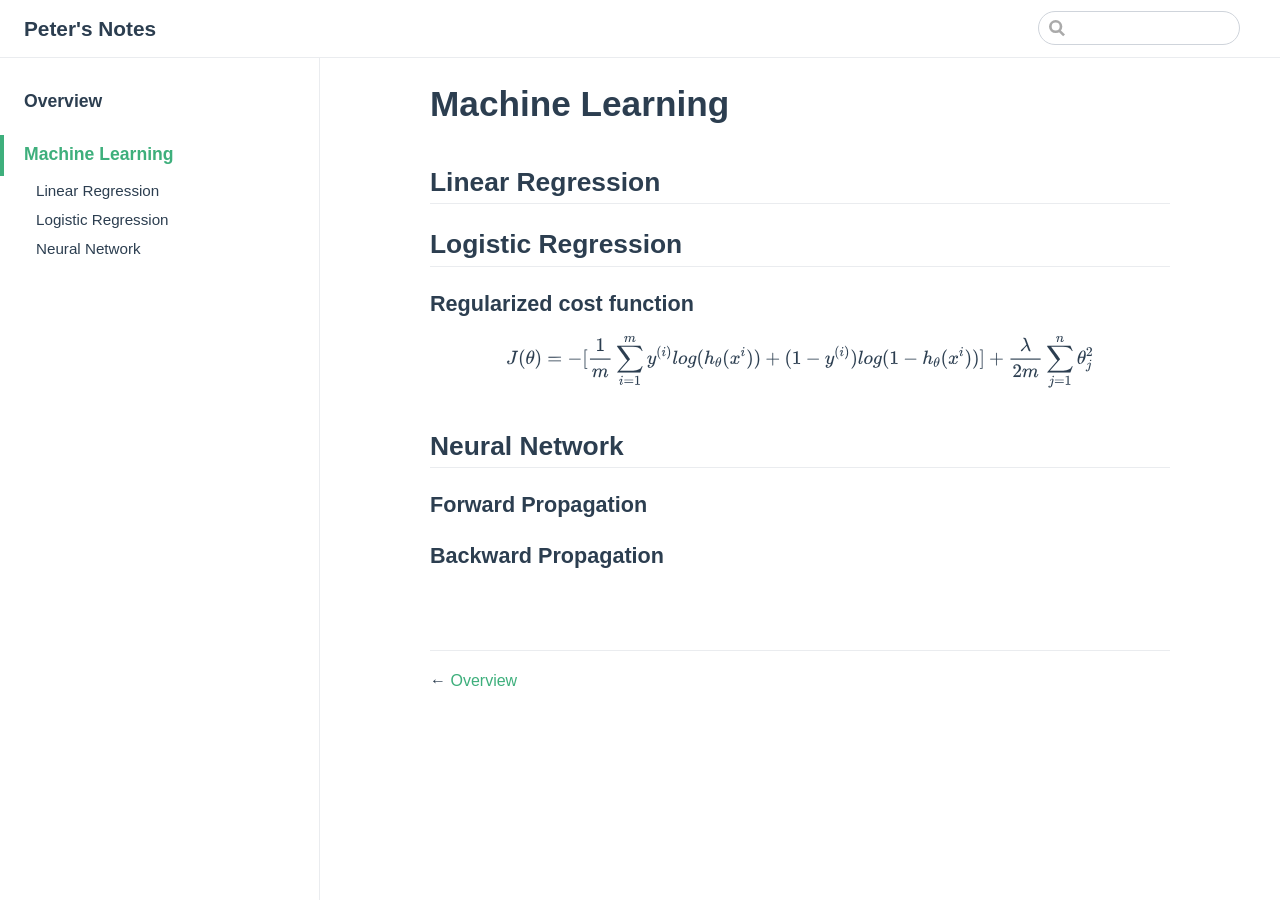
==== commit a83ae818: "yup" ====
--- a/ML/index.html
+++ b/ML/index.html
@@ -7,15 +7,15 @@
     <meta name="generator" content="VuePress 1.4.1">
     
     <meta name="description" content="Collection of learning notes">
-    <link rel="preload" href="/assets/css/0.styles.1a4c1c34.css" as="style"><link rel="preload" href="/assets/js/app.afda7511.js" as="script"><link rel="preload" href="/assets/js/2.7c360f5b.js" as="script"><link rel="preload" href="/assets/js/5.0e97a888.js" as="script"><link rel="prefetch" href="/assets/js/3.26c5aa33.js"><link rel="prefetch" href="/assets/js/4.0d050c9b.js"><link rel="prefetch" href="/assets/js/6.d8337e41.js"><link rel="prefetch" href="/assets/js/7.63e848cd.js">
+    <link rel="preload" href="/assets/css/0.styles.1a4c1c34.css" as="style"><link rel="preload" href="/assets/js/app.654263d6.js" as="script"><link rel="preload" href="/assets/js/2.7c360f5b.js" as="script"><link rel="preload" href="/assets/js/5.c9d9fde3.js" as="script"><link rel="prefetch" href="/assets/js/3.26c5aa33.js"><link rel="prefetch" href="/assets/js/4.0d050c9b.js"><link rel="prefetch" href="/assets/js/6.d8337e41.js"><link rel="prefetch" href="/assets/js/7.63e848cd.js">
     <link rel="stylesheet" href="/assets/css/0.styles.1a4c1c34.css">
   </head>
   <body>
-    <div id="app" data-server-rendered="true"><div class="theme-container"><header class="navbar"><div class="sidebar-button"><svg xmlns="http://www.w3.org/2000/svg" aria-hidden="true" role="img" viewBox="0 0 448 512" class="icon"><path fill="currentColor" d="M436 124H12c-6.627 0-12-5.373-12-12V80c0-6.627 5.373-12 12-12h424c6.627 0 12 5.373 12 12v32c0 6.627-5.373 12-12 12zm0 160H12c-6.627 0-12-5.373-12-12v-32c0-6.627 5.373-12 12-12h424c6.627 0 12 5.373 12 12v32c0 6.627-5.373 12-12 12zm0 160H12c-6.627 0-12-5.373-12-12v-32c0-6.627 5.373-12 12-12h424c6.627 0 12 5.373 12 12v32c0 6.627-5.373 12-12 12z"></path></svg></div> <a href="/" class="home-link router-link-active"><!----> <span class="site-name">Peter's Notes</span></a> <div class="links"><div class="search-box"><input aria-label="Search" autocomplete="off" spellcheck="false" value=""> <!----></div> <!----></div></header> <div class="sidebar-mask"></div> <aside class="sidebar"><!---->  <ul class="sidebar-links"><li><a href="/" class="sidebar-link">Overview</a></li><li><a href="/ML/" class="active sidebar-link">Machine Learning</a><ul class="sidebar-sub-headers"><li class="sidebar-sub-header"><a href="/ML/#linear-regression" class="sidebar-link">Linear Regression</a></li><li class="sidebar-sub-header"><a href="/ML/#logistic-regression" class="sidebar-link">Logistic Regression</a></li><li class="sidebar-sub-header"><a href="/ML/#forward-propagation-cost-function" class="sidebar-link">Forward Propagation (Cost function)</a></li><li class="sidebar-sub-header"><a href="/ML/#backward-propagation" class="sidebar-link">Backward Propagation</a></li></ul></li></ul> </aside> <main class="page"> <div class="theme-default-content content__default"><h1 id="machine-learning"><a href="#machine-learning" class="header-anchor">#</a> Machine Learning</h1> <h2 id="linear-regression"><a href="#linear-regression" class="header-anchor">#</a> Linear Regression</h2> <h2 id="logistic-regression"><a href="#logistic-regression" class="header-anchor">#</a> Logistic Regression</h2> <h3 id="regulalized-cost-function"><a href="#regulalized-cost-function" class="header-anchor">#</a> Regulalized cost function</h3> <p></p><p><mjx-container jax="SVG" display="true" class="MathJax"><svg xmlns="http://www.w3.org/2000/svg" width="69.516ex" height="6.549ex" viewBox="0 -1562.5 30725.9 2894.7" style="vertical-align:-3.014ex;"><g stroke="currentColor" fill="currentColor" stroke-width="0" transform="matrix(1 0 0 -1 0 0)"><g data-mml-node="math"><g data-mml-node="mi"><path data-c="4A" d="M447 625Q447 637 354 637H329Q323 642 323 645T325 664Q329 677 335 683H352Q393 681 498 681Q541 681 568 681T605 682T619 682Q633 682 633 672Q633 670 630 658Q626 642 623 640T604 637Q552 637 545 623Q541 610 483 376Q420 128 419 127Q397 64 333 21T195 -22Q137 -22 97 8T57 88Q57 130 80 152T132 174Q177 174 182 130Q182 98 164 80T123 56Q115 54 115 53T122 44Q148 15 197 15Q235 15 271 47T324 130Q328 142 387 380T447 625Z"></path></g><g data-mml-node="mo" transform="translate(633, 0)"><path data-c="28" d="M94 250Q94 319 104 381T127 488T164 576T202 643T244 695T277 729T302 750H315H319Q333 750 333 741Q333 738 316 720T275 667T226 581T184 443T167 250T184 58T225 -81T274 -167T316 -220T333 -241Q333 -250 318 -250H315H302L274 -226Q180 -141 137 -14T94 250Z"></path></g><g data-mml-node="mi" transform="translate(1022, 0)"><path data-c="3B8" d="M35 200Q35 302 74 415T180 610T319 704Q320 704 327 704T339 705Q393 701 423 656Q462 596 462 495Q462 380 417 261T302 66T168 -10H161Q125 -10 99 10T60 63T41 130T35 200ZM383 566Q383 668 330 668Q294 668 260 623T204 521T170 421T157 371Q206 370 254 370L351 371Q352 372 359 404T375 484T383 566ZM113 132Q113 26 166 26Q181 26 198 36T239 74T287 161T335 307L340 324H145Q145 321 136 286T120 208T113 132Z"></path></g><g data-mml-node="mo" transform="translate(1491, 0)"><path data-c="29" d="M60 749L64 750Q69 750 74 750H86L114 726Q208 641 251 514T294 250Q294 182 284 119T261 12T224 -76T186 -143T145 -194T113 -227T90 -246Q87 -249 86 -250H74Q66 -250 63 -250T58 -247T55 -238Q56 -237 66 -225Q221 -64 221 250T66 725Q56 737 55 738Q55 746 60 749Z"></path></g><g data-mml-node="mo" transform="translate(2157.8, 0)"><path data-c="3D" d="M56 347Q56 360 70 367H707Q722 359 722 347Q722 336 708 328L390 327H72Q56 332 56 347ZM56 153Q56 168 72 173H708Q722 163 722 153Q722 140 707 133H70Q56 140 56 153Z"></path></g><g data-mml-node="mo" transform="translate(3213.6, 0)"><path data-c="2212" d="M84 237T84 250T98 270H679Q694 262 694 250T679 230H98Q84 237 84 250Z"></path></g><g data-mml-node="mo" transform="translate(3991.6, 0)"><path data-c="5B" d="M118 -250V750H255V710H158V-210H255V-250H118Z"></path></g><g data-mml-node="mfrac" transform="translate(4269.6, 0)"><g data-mml-node="mn" transform="translate(409, 676)"><path data-c="31" d="M213 578L200 573Q186 568 160 563T102 556H83V602H102Q149 604 189 617T245 641T273 663Q275 666 285 666Q294 666 302 660V361L303 61Q310 54 315 52T339 48T401 46H427V0H416Q395 3 257 3Q121 3 100 0H88V46H114Q136 46 152 46T177 47T193 50T201 52T207 57T213 61V578Z"></path></g><g data-mml-node="mi" transform="translate(220, -686)"><path data-c="6D" d="M21 287Q22 293 24 303T36 341T56 388T88 425T132 442T175 435T205 417T221 395T229 376L231 369Q231 367 232 367L243 378Q303 442 384 442Q401 442 415 440T441 433T460 423T475 411T485 398T493 385T497 373T500 364T502 357L510 367Q573 442 659 442Q713 442 746 415T780 336Q780 285 742 178T704 50Q705 36 709 31T724 26Q752 26 776 56T815 138Q818 149 821 151T837 153Q857 153 857 145Q857 144 853 130Q845 101 831 73T785 17T716 -10Q669 -10 648 17T627 73Q627 92 663 193T700 345Q700 404 656 404H651Q565 404 506 303L499 291L466 157Q433 26 428 16Q415 -11 385 -11Q372 -11 364 -4T353 8T350 18Q350 29 384 161L420 307Q423 322 423 345Q423 404 379 404H374Q288 404 229 303L222 291L189 157Q156 26 151 16Q138 -11 108 -11Q95 -11 87 -5T76 7T74 17Q74 30 112 181Q151 335 151 342Q154 357 154 369Q154 405 129 405Q107 405 92 377T69 316T57 280Q55 278 41 278H27Q21 284 21 287Z"></path></g><rect width="1078" height="60" x="120" y="220"></rect></g><g data-mml-node="munderover" transform="translate(5754.2, 0)"><g data-mml-node="mo"><path data-c="2211" d="M60 948Q63 950 665 950H1267L1325 815Q1384 677 1388 669H1348L1341 683Q1320 724 1285 761Q1235 809 1174 838T1033 881T882 898T699 902H574H543H251L259 891Q722 258 724 252Q725 250 724 246Q721 243 460 -56L196 -356Q196 -357 407 -357Q459 -357 548 -357T676 -358Q812 -358 896 -353T1063 -332T1204 -283T1307 -196Q1328 -170 1348 -124H1388Q1388 -125 1381 -145T1356 -210T1325 -294L1267 -449L666 -450Q64 -450 61 -448Q55 -446 55 -439Q55 -437 57 -433L590 177Q590 178 557 222T452 366T322 544L56 909L55 924Q55 945 60 948Z"></path></g><g data-mml-node="TeXAtom" transform="translate(148.2, -1087.9) scale(0.707)"><g data-mml-node="mi"><path data-c="69" d="M184 600Q184 624 203 642T247 661Q265 661 277 649T290 619Q290 596 270 577T226 557Q211 557 198 567T184 600ZM21 287Q21 295 30 318T54 369T98 420T158 442Q197 442 223 419T250 357Q250 340 236 301T196 196T154 83Q149 61 149 51Q149 26 166 26Q175 26 185 29T208 43T235 78T260 137Q263 149 265 151T282 153Q302 153 302 143Q302 135 293 112T268 61T223 11T161 -11Q129 -11 102 10T74 74Q74 91 79 106T122 220Q160 321 166 341T173 380Q173 404 156 404H154Q124 404 99 371T61 287Q60 286 59 284T58 281T56 279T53 278T49 278T41 278H27Q21 284 21 287Z"></path></g><g data-mml-node="mo" transform="translate(345, 0)"><path data-c="3D" d="M56 347Q56 360 70 367H707Q722 359 722 347Q722 336 708 328L390 327H72Q56 332 56 347ZM56 153Q56 168 72 173H708Q722 163 722 153Q722 140 707 133H70Q56 140 56 153Z"></path></g><g data-mml-node="mn" transform="translate(1123, 0)"><path data-c="31" d="M213 578L200 573Q186 568 160 563T102 556H83V602H102Q149 604 189 617T245 641T273 663Q275 666 285 666Q294 666 302 660V361L303 61Q310 54 315 52T339 48T401 46H427V0H416Q395 3 257 3Q121 3 100 0H88V46H114Q136 46 152 46T177 47T193 50T201 52T207 57T213 61V578Z"></path></g></g><g data-mml-node="TeXAtom" transform="translate(411.6, 1150) scale(0.707)"><g data-mml-node="mi"><path data-c="6D" d="M21 287Q22 293 24 303T36 341T56 388T88 425T132 442T175 435T205 417T221 395T229 376L231 369Q231 367 232 367L243 378Q303 442 384 442Q401 442 415 440T441 433T460 423T475 411T485 398T493 385T497 373T500 364T502 357L510 367Q573 442 659 442Q713 442 746 415T780 336Q780 285 742 178T704 50Q705 36 709 31T724 26Q752 26 776 56T815 138Q818 149 821 151T837 153Q857 153 857 145Q857 144 853 130Q845 101 831 73T785 17T716 -10Q669 -10 648 17T627 73Q627 92 663 193T700 345Q700 404 656 404H651Q565 404 506 303L499 291L466 157Q433 26 428 16Q415 -11 385 -11Q372 -11 364 -4T353 8T350 18Q350 29 384 161L420 307Q423 322 423 345Q423 404 379 404H374Q288 404 229 303L222 291L189 157Q156 26 151 16Q138 -11 108 -11Q95 -11 87 -5T76 7T74 17Q74 30 112 181Q151 335 151 342Q154 357 154 369Q154 405 129 405Q107 405 92 377T69 316T57 280Q55 278 41 278H27Q21 284 21 287Z"></path></g></g></g><g data-mml-node="msup" transform="translate(7364.9, 0)"><g data-mml-node="mi"><path data-c="79" d="M21 287Q21 301 36 335T84 406T158 442Q199 442 224 419T250 355Q248 336 247 334Q247 331 231 288T198 191T182 105Q182 62 196 45T238 27Q261 27 281 38T312 61T339 94Q339 95 344 114T358 173T377 247Q415 397 419 404Q432 431 462 431Q475 431 483 424T494 412T496 403Q496 390 447 193T391 -23Q363 -106 294 -155T156 -205Q111 -205 77 -183T43 -117Q43 -95 50 -80T69 -58T89 -48T106 -45Q150 -45 150 -87Q150 -107 138 -122T115 -142T102 -147L99 -148Q101 -153 118 -160T152 -167H160Q177 -167 186 -165Q219 -156 247 -127T290 -65T313 -9T321 21L315 17Q309 13 296 6T270 -6Q250 -11 231 -11Q185 -11 150 11T104 82Q103 89 103 113Q103 170 138 262T173 379Q173 380 173 381Q173 390 173 393T169 400T158 404H154Q131 404 112 385T82 344T65 302T57 280Q55 278 41 278H27Q21 284 21 287Z"></path></g><g data-mml-node="TeXAtom" transform="translate(490, 413) scale(0.707)"><g data-mml-node="mo"><path data-c="28" d="M94 250Q94 319 104 381T127 488T164 576T202 643T244 695T277 729T302 750H315H319Q333 750 333 741Q333 738 316 720T275 667T226 581T184 443T167 250T184 58T225 -81T274 -167T316 -220T333 -241Q333 -250 318 -250H315H302L274 -226Q180 -141 137 -14T94 250Z"></path></g><g data-mml-node="mi" transform="translate(389, 0)"><path data-c="69" d="M184 600Q184 624 203 642T247 661Q265 661 277 649T290 619Q290 596 270 577T226 557Q211 557 198 567T184 600ZM21 287Q21 295 30 318T54 369T98 420T158 442Q197 442 223 419T250 357Q250 340 236 301T196 196T154 83Q149 61 149 51Q149 26 166 26Q175 26 185 29T208 43T235 78T260 137Q263 149 265 151T282 153Q302 153 302 143Q302 135 293 112T268 61T223 11T161 -11Q129 -11 102 10T74 74Q74 91 79 106T122 220Q160 321 166 341T173 380Q173 404 156 404H154Q124 404 99 371T61 287Q60 286 59 284T58 281T56 279T53 278T49 278T41 278H27Q21 284 21 287Z"></path></g><g data-mml-node="mo" transform="translate(734, 0)"><path data-c="29" d="M60 749L64 750Q69 750 74 750H86L114 726Q208 641 251 514T294 250Q294 182 284 119T261 12T224 -76T186 -143T145 -194T113 -227T90 -246Q87 -249 86 -250H74Q66 -250 63 -250T58 -247T55 -238Q56 -237 66 -225Q221 -64 221 250T66 725Q56 737 55 738Q55 746 60 749Z"></path></g></g></g><g data-mml-node="mi" transform="translate(8699, 0)"><path data-c="6C" d="M117 59Q117 26 142 26Q179 26 205 131Q211 151 215 152Q217 153 225 153H229Q238 153 241 153T246 151T248 144Q247 138 245 128T234 90T214 43T183 6T137 -11Q101 -11 70 11T38 85Q38 97 39 102L104 360Q167 615 167 623Q167 626 166 628T162 632T157 634T149 635T141 636T132 637T122 637Q112 637 109 637T101 638T95 641T94 647Q94 649 96 661Q101 680 107 682T179 688Q194 689 213 690T243 693T254 694Q266 694 266 686Q266 675 193 386T118 83Q118 81 118 75T117 65V59Z"></path></g><g data-mml-node="mi" transform="translate(8997, 0)"><path data-c="6F" d="M201 -11Q126 -11 80 38T34 156Q34 221 64 279T146 380Q222 441 301 441Q333 441 341 440Q354 437 367 433T402 417T438 387T464 338T476 268Q476 161 390 75T201 -11ZM121 120Q121 70 147 48T206 26Q250 26 289 58T351 142Q360 163 374 216T388 308Q388 352 370 375Q346 405 306 405Q243 405 195 347Q158 303 140 230T121 120Z"></path></g><g data-mml-node="mi" transform="translate(9482, 0)"><path data-c="67" d="M311 43Q296 30 267 15T206 0Q143 0 105 45T66 160Q66 265 143 353T314 442Q361 442 401 394L404 398Q406 401 409 404T418 412T431 419T447 422Q461 422 470 413T480 394Q480 379 423 152T363 -80Q345 -134 286 -169T151 -205Q10 -205 10 -137Q10 -111 28 -91T74 -71Q89 -71 102 -80T116 -111Q116 -121 114 -130T107 -144T99 -154T92 -162L90 -164H91Q101 -167 151 -167Q189 -167 211 -155Q234 -144 254 -122T282 -75Q288 -56 298 -13Q311 35 311 43ZM384 328L380 339Q377 350 375 354T369 368T359 382T346 393T328 402T306 405Q262 405 221 352Q191 313 171 233T151 117Q151 38 213 38Q269 38 323 108L331 118L384 328Z"></path></g><g data-mml-node="mo" transform="translate(9959, 0)"><path data-c="28" d="M94 250Q94 319 104 381T127 488T164 576T202 643T244 695T277 729T302 750H315H319Q333 750 333 741Q333 738 316 720T275 667T226 581T184 443T167 250T184 58T225 -81T274 -167T316 -220T333 -241Q333 -250 318 -250H315H302L274 -226Q180 -141 137 -14T94 250Z"></path></g><g data-mml-node="msub" transform="translate(10348, 0)"><g data-mml-node="mi"><path data-c="68" d="M137 683Q138 683 209 688T282 694Q294 694 294 685Q294 674 258 534Q220 386 220 383Q220 381 227 388Q288 442 357 442Q411 442 444 415T478 336Q478 285 440 178T402 50Q403 36 407 31T422 26Q450 26 474 56T513 138Q516 149 519 151T535 153Q555 153 555 145Q555 144 551 130Q535 71 500 33Q466 -10 419 -10H414Q367 -10 346 17T325 74Q325 90 361 192T398 345Q398 404 354 404H349Q266 404 205 306L198 293L164 158Q132 28 127 16Q114 -11 83 -11Q69 -11 59 -2T48 16Q48 30 121 320L195 616Q195 629 188 632T149 637H128Q122 643 122 645T124 664Q129 683 137 683Z"></path></g><g data-mml-node="TeXAtom" transform="translate(576, -150) scale(0.707)"><g data-mml-node="mi"><path data-c="3B8" d="M35 200Q35 302 74 415T180 610T319 704Q320 704 327 704T339 705Q393 701 423 656Q462 596 462 495Q462 380 417 261T302 66T168 -10H161Q125 -10 99 10T60 63T41 130T35 200ZM383 566Q383 668 330 668Q294 668 260 623T204 521T170 421T157 371Q206 370 254 370L351 371Q352 372 359 404T375 484T383 566ZM113 132Q113 26 166 26Q181 26 198 36T239 74T287 161T335 307L340 324H145Q145 321 136 286T120 208T113 132Z"></path></g></g></g><g data-mml-node="mo" transform="translate(11305.6, 0)"><path data-c="28" d="M94 250Q94 319 104 381T127 488T164 576T202 643T244 695T277 729T302 750H315H319Q333 750 333 741Q333 738 316 720T275 667T226 581T184 443T167 250T184 58T225 -81T274 -167T316 -220T333 -241Q333 -250 318 -250H315H302L274 -226Q180 -141 137 -14T94 250Z"></path></g><g data-mml-node="msup" transform="translate(11694.6, 0)"><g data-mml-node="mi"><path data-c="78" d="M52 289Q59 331 106 386T222 442Q257 442 286 424T329 379Q371 442 430 442Q467 442 494 420T522 361Q522 332 508 314T481 292T458 288Q439 288 427 299T415 328Q415 374 465 391Q454 404 425 404Q412 404 406 402Q368 386 350 336Q290 115 290 78Q290 50 306 38T341 26Q378 26 414 59T463 140Q466 150 469 151T485 153H489Q504 153 504 145Q504 144 502 134Q486 77 440 33T333 -11Q263 -11 227 52Q186 -10 133 -10H127Q78 -10 57 16T35 71Q35 103 54 123T99 143Q142 143 142 101Q142 81 130 66T107 46T94 41L91 40Q91 39 97 36T113 29T132 26Q168 26 194 71Q203 87 217 139T245 247T261 313Q266 340 266 352Q266 380 251 392T217 404Q177 404 142 372T93 290Q91 281 88 280T72 278H58Q52 284 52 289Z"></path></g><g data-mml-node="TeXAtom" transform="translate(572, 413) scale(0.707)"><g data-mml-node="mi"><path data-c="69" d="M184 600Q184 624 203 642T247 661Q265 661 277 649T290 619Q290 596 270 577T226 557Q211 557 198 567T184 600ZM21 287Q21 295 30 318T54 369T98 420T158 442Q197 442 223 419T250 357Q250 340 236 301T196 196T154 83Q149 61 149 51Q149 26 166 26Q175 26 185 29T208 43T235 78T260 137Q263 149 265 151T282 153Q302 153 302 143Q302 135 293 112T268 61T223 11T161 -11Q129 -11 102 10T74 74Q74 91 79 106T122 220Q160 321 166 341T173 380Q173 404 156 404H154Q124 404 99 371T61 287Q60 286 59 284T58 281T56 279T53 278T49 278T41 278H27Q21 284 21 287Z"></path></g></g></g><g data-mml-node="mo" transform="translate(12560.6, 0)"><path data-c="29" d="M60 749L64 750Q69 750 74 750H86L114 726Q208 641 251 514T294 250Q294 182 284 119T261 12T224 -76T186 -143T145 -194T113 -227T90 -246Q87 -249 86 -250H74Q66 -250 63 -250T58 -247T55 -238Q56 -237 66 -225Q221 -64 221 250T66 725Q56 737 55 738Q55 746 60 749Z"></path></g><g data-mml-node="mo" transform="translate(12949.6, 0)"><path data-c="29" d="M60 749L64 750Q69 750 74 750H86L114 726Q208 641 251 514T294 250Q294 182 284 119T261 12T224 -76T186 -143T145 -194T113 -227T90 -246Q87 -249 86 -250H74Q66 -250 63 -250T58 -247T55 -238Q56 -237 66 -225Q221 -64 221 250T66 725Q56 737 55 738Q55 746 60 749Z"></path></g><g data-mml-node="mo" transform="translate(13560.8, 0)"><path data-c="2B" d="M56 237T56 250T70 270H369V420L370 570Q380 583 389 583Q402 583 409 568V270H707Q722 262 722 250T707 230H409V-68Q401 -82 391 -82H389H387Q375 -82 369 -68V230H70Q56 237 56 250Z"></path></g><g data-mml-node="mo" transform="translate(14561, 0)"><path data-c="28" d="M94 250Q94 319 104 381T127 488T164 576T202 643T244 695T277 729T302 750H315H319Q333 750 333 741Q333 738 316 720T275 667T226 581T184 443T167 250T184 58T225 -81T274 -167T316 -220T333 -241Q333 -250 318 -250H315H302L274 -226Q180 -141 137 -14T94 250Z"></path></g><g data-mml-node="mn" transform="translate(14950, 0)"><path data-c="31" d="M213 578L200 573Q186 568 160 563T102 556H83V602H102Q149 604 189 617T245 641T273 663Q275 666 285 666Q294 666 302 660V361L303 61Q310 54 315 52T339 48T401 46H427V0H416Q395 3 257 3Q121 3 100 0H88V46H114Q136 46 152 46T177 47T193 50T201 52T207 57T213 61V578Z"></path></g><g data-mml-node="mo" transform="translate(15672.2, 0)"><path data-c="2212" d="M84 237T84 250T98 270H679Q694 262 694 250T679 230H98Q84 237 84 250Z"></path></g><g data-mml-node="msup" transform="translate(16672.4, 0)"><g data-mml-node="mi"><path data-c="79" d="M21 287Q21 301 36 335T84 406T158 442Q199 442 224 419T250 355Q248 336 247 334Q247 331 231 288T198 191T182 105Q182 62 196 45T238 27Q261 27 281 38T312 61T339 94Q339 95 344 114T358 173T377 247Q415 397 419 404Q432 431 462 431Q475 431 483 424T494 412T496 403Q496 390 447 193T391 -23Q363 -106 294 -155T156 -205Q111 -205 77 -183T43 -117Q43 -95 50 -80T69 -58T89 -48T106 -45Q150 -45 150 -87Q150 -107 138 -122T115 -142T102 -147L99 -148Q101 -153 118 -160T152 -167H160Q177 -167 186 -165Q219 -156 247 -127T290 -65T313 -9T321 21L315 17Q309 13 296 6T270 -6Q250 -11 231 -11Q185 -11 150 11T104 82Q103 89 103 113Q103 170 138 262T173 379Q173 380 173 381Q173 390 173 393T169 400T158 404H154Q131 404 112 385T82 344T65 302T57 280Q55 278 41 278H27Q21 284 21 287Z"></path></g><g data-mml-node="TeXAtom" transform="translate(490, 413) scale(0.707)"><g data-mml-node="mo"><path data-c="28" d="M94 250Q94 319 104 381T127 488T164 576T202 643T244 695T277 729T302 750H315H319Q333 750 333 741Q333 738 316 720T275 667T226 581T184 443T167 250T184 58T225 -81T274 -167T316 -220T333 -241Q333 -250 318 -250H315H302L274 -226Q180 -141 137 -14T94 250Z"></path></g><g data-mml-node="mi" transform="translate(389, 0)"><path data-c="69" d="M184 600Q184 624 203 642T247 661Q265 661 277 649T290 619Q290 596 270 577T226 557Q211 557 198 567T184 600ZM21 287Q21 295 30 318T54 369T98 420T158 442Q197 442 223 419T250 357Q250 340 236 301T196 196T154 83Q149 61 149 51Q149 26 166 26Q175 26 185 29T208 43T235 78T260 137Q263 149 265 151T282 153Q302 153 302 143Q302 135 293 112T268 61T223 11T161 -11Q129 -11 102 10T74 74Q74 91 79 106T122 220Q160 321 166 341T173 380Q173 404 156 404H154Q124 404 99 371T61 287Q60 286 59 284T58 281T56 279T53 278T49 278T41 278H27Q21 284 21 287Z"></path></g><g data-mml-node="mo" transform="translate(734, 0)"><path data-c="29" d="M60 749L64 750Q69 750 74 750H86L114 726Q208 641 251 514T294 250Q294 182 284 119T261 12T224 -76T186 -143T145 -194T113 -227T90 -246Q87 -249 86 -250H74Q66 -250 63 -250T58 -247T55 -238Q56 -237 66 -225Q221 -64 221 250T66 725Q56 737 55 738Q55 746 60 749Z"></path></g></g></g><g data-mml-node="mo" transform="translate(18006.5, 0)"><path data-c="29" d="M60 749L64 750Q69 750 74 750H86L114 726Q208 641 251 514T294 250Q294 182 284 119T261 12T224 -76T186 -143T145 -194T113 -227T90 -246Q87 -249 86 -250H74Q66 -250 63 -250T58 -247T55 -238Q56 -237 66 -225Q221 -64 221 250T66 725Q56 737 55 738Q55 746 60 749Z"></path></g><g data-mml-node="mi" transform="translate(18395.5, 0)"><path data-c="6C" d="M117 59Q117 26 142 26Q179 26 205 131Q211 151 215 152Q217 153 225 153H229Q238 153 241 153T246 151T248 144Q247 138 245 128T234 90T214 43T183 6T137 -11Q101 -11 70 11T38 85Q38 97 39 102L104 360Q167 615 167 623Q167 626 166 628T162 632T157 634T149 635T141 636T132 637T122 637Q112 637 109 637T101 638T95 641T94 647Q94 649 96 661Q101 680 107 682T179 688Q194 689 213 690T243 693T254 694Q266 694 266 686Q266 675 193 386T118 83Q118 81 118 75T117 65V59Z"></path></g><g data-mml-node="mi" transform="translate(18693.5, 0)"><path data-c="6F" d="M201 -11Q126 -11 80 38T34 156Q34 221 64 279T146 380Q222 441 301 441Q333 441 341 440Q354 437 367 433T402 417T438 387T464 338T476 268Q476 161 390 75T201 -11ZM121 120Q121 70 147 48T206 26Q250 26 289 58T351 142Q360 163 374 216T388 308Q388 352 370 375Q346 405 306 405Q243 405 195 347Q158 303 140 230T121 120Z"></path></g><g data-mml-node="mi" transform="translate(19178.5, 0)"><path data-c="67" d="M311 43Q296 30 267 15T206 0Q143 0 105 45T66 160Q66 265 143 353T314 442Q361 442 401 394L404 398Q406 401 409 404T418 412T431 419T447 422Q461 422 470 413T480 394Q480 379 423 152T363 -80Q345 -134 286 -169T151 -205Q10 -205 10 -137Q10 -111 28 -91T74 -71Q89 -71 102 -80T116 -111Q116 -121 114 -130T107 -144T99 -154T92 -162L90 -164H91Q101 -167 151 -167Q189 -167 211 -155Q234 -144 254 -122T282 -75Q288 -56 298 -13Q311 35 311 43ZM384 328L380 339Q377 350 375 354T369 368T359 382T346 393T328 402T306 405Q262 405 221 352Q191 313 171 233T151 117Q151 38 213 38Q269 38 323 108L331 118L384 328Z"></path></g><g data-mml-node="mo" transform="translate(19655.5, 0)"><path data-c="28" d="M94 250Q94 319 104 381T127 488T164 576T202 643T244 695T277 729T302 750H315H319Q333 750 333 741Q333 738 316 720T275 667T226 581T184 443T167 250T184 58T225 -81T274 -167T316 -220T333 -241Q333 -250 318 -250H315H302L274 -226Q180 -141 137 -14T94 250Z"></path></g><g data-mml-node="mn" transform="translate(20044.5, 0)"><path data-c="31" d="M213 578L200 573Q186 568 160 563T102 556H83V602H102Q149 604 189 617T245 641T273 663Q275 666 285 666Q294 666 302 660V361L303 61Q310 54 315 52T339 48T401 46H427V0H416Q395 3 257 3Q121 3 100 0H88V46H114Q136 46 152 46T177 47T193 50T201 52T207 57T213 61V578Z"></path></g><g data-mml-node="mo" transform="translate(20766.7, 0)"><path data-c="2212" d="M84 237T84 250T98 270H679Q694 262 694 250T679 230H98Q84 237 84 250Z"></path></g><g data-mml-node="msub" transform="translate(21767, 0)"><g data-mml-node="mi"><path data-c="68" d="M137 683Q138 683 209 688T282 694Q294 694 294 685Q294 674 258 534Q220 386 220 383Q220 381 227 388Q288 442 357 442Q411 442 444 415T478 336Q478 285 440 178T402 50Q403 36 407 31T422 26Q450 26 474 56T513 138Q516 149 519 151T535 153Q555 153 555 145Q555 144 551 130Q535 71 500 33Q466 -10 419 -10H414Q367 -10 346 17T325 74Q325 90 361 192T398 345Q398 404 354 404H349Q266 404 205 306L198 293L164 158Q132 28 127 16Q114 -11 83 -11Q69 -11 59 -2T48 16Q48 30 121 320L195 616Q195 629 188 632T149 637H128Q122 643 122 645T124 664Q129 683 137 683Z"></path></g><g data-mml-node="TeXAtom" transform="translate(576, -150) scale(0.707)"><g data-mml-node="mi"><path data-c="3B8" d="M35 200Q35 302 74 415T180 610T319 704Q320 704 327 704T339 705Q393 701 423 656Q462 596 462 495Q462 380 417 261T302 66T168 -10H161Q125 -10 99 10T60 63T41 130T35 200ZM383 566Q383 668 330 668Q294 668 260 623T204 521T170 421T157 371Q206 370 254 370L351 371Q352 372 359 404T375 484T383 566ZM113 132Q113 26 166 26Q181 26 198 36T239 74T287 161T335 307L340 324H145Q145 321 136 286T120 208T113 132Z"></path></g></g></g><g data-mml-node="mo" transform="translate(22724.6, 0)"><path data-c="28" d="M94 250Q94 319 104 381T127 488T164 576T202 643T244 695T277 729T302 750H315H319Q333 750 333 741Q333 738 316 720T275 667T226 581T184 443T167 250T184 58T225 -81T274 -167T316 -220T333 -241Q333 -250 318 -250H315H302L274 -226Q180 -141 137 -14T94 250Z"></path></g><g data-mml-node="msup" transform="translate(23113.6, 0)"><g data-mml-node="mi"><path data-c="78" d="M52 289Q59 331 106 386T222 442Q257 442 286 424T329 379Q371 442 430 442Q467 442 494 420T522 361Q522 332 508 314T481 292T458 288Q439 288 427 299T415 328Q415 374 465 391Q454 404 425 404Q412 404 406 402Q368 386 350 336Q290 115 290 78Q290 50 306 38T341 26Q378 26 414 59T463 140Q466 150 469 151T485 153H489Q504 153 504 145Q504 144 502 134Q486 77 440 33T333 -11Q263 -11 227 52Q186 -10 133 -10H127Q78 -10 57 16T35 71Q35 103 54 123T99 143Q142 143 142 101Q142 81 130 66T107 46T94 41L91 40Q91 39 97 36T113 29T132 26Q168 26 194 71Q203 87 217 139T245 247T261 313Q266 340 266 352Q266 380 251 392T217 404Q177 404 142 372T93 290Q91 281 88 280T72 278H58Q52 284 52 289Z"></path></g><g data-mml-node="TeXAtom" transform="translate(572, 413) scale(0.707)"><g data-mml-node="mi"><path data-c="69" d="M184 600Q184 624 203 642T247 661Q265 661 277 649T290 619Q290 596 270 577T226 557Q211 557 198 567T184 600ZM21 287Q21 295 30 318T54 369T98 420T158 442Q197 442 223 419T250 357Q250 340 236 301T196 196T154 83Q149 61 149 51Q149 26 166 26Q175 26 185 29T208 43T235 78T260 137Q263 149 265 151T282 153Q302 153 302 143Q302 135 293 112T268 61T223 11T161 -11Q129 -11 102 10T74 74Q74 91 79 106T122 220Q160 321 166 341T173 380Q173 404 156 404H154Q124 404 99 371T61 287Q60 286 59 284T58 281T56 279T53 278T49 278T41 278H27Q21 284 21 287Z"></path></g></g></g><g data-mml-node="mo" transform="translate(23979.6, 0)"><path data-c="29" d="M60 749L64 750Q69 750 74 750H86L114 726Q208 641 251 514T294 250Q294 182 284 119T261 12T224 -76T186 -143T145 -194T113 -227T90 -246Q87 -249 86 -250H74Q66 -250 63 -250T58 -247T55 -238Q56 -237 66 -225Q221 -64 221 250T66 725Q56 737 55 738Q55 746 60 749Z"></path></g><g data-mml-node="mo" transform="translate(24368.6, 0)"><path data-c="29" d="M60 749L64 750Q69 750 74 750H86L114 726Q208 641 251 514T294 250Q294 182 284 119T261 12T224 -76T186 -143T145 -194T113 -227T90 -246Q87 -249 86 -250H74Q66 -250 63 -250T58 -247T55 -238Q56 -237 66 -225Q221 -64 221 250T66 725Q56 737 55 738Q55 746 60 749Z"></path></g><g data-mml-node="mo" transform="translate(24757.6, 0)"><path data-c="5D" d="M22 710V750H159V-250H22V-210H119V710H22Z"></path></g><g data-mml-node="mo" transform="translate(25257.8, 0)"><path data-c="2B" d="M56 237T56 250T70 270H369V420L370 570Q380 583 389 583Q402 583 409 568V270H707Q722 262 722 250T707 230H409V-68Q401 -82 391 -82H389H387Q375 -82 369 -68V230H70Q56 237 56 250Z"></path></g><g data-mml-node="mfrac" transform="translate(26258, 0)"><g data-mml-node="mi" transform="translate(617.5, 676)"><path data-c="3BB" d="M166 673Q166 685 183 694H202Q292 691 316 644Q322 629 373 486T474 207T524 67Q531 47 537 34T546 15T551 6T555 2T556 -2T550 -11H482Q457 3 450 18T399 152L354 277L340 262Q327 246 293 207T236 141Q211 112 174 69Q123 9 111 -1T83 -12Q47 -12 47 20Q47 37 61 52T199 187Q229 216 266 252T321 306L338 322Q338 323 288 462T234 612Q214 657 183 657Q166 657 166 673Z"></path></g><g data-mml-node="mrow" transform="translate(220, -686)"><g data-mml-node="mn"><path data-c="32" d="M109 429Q82 429 66 447T50 491Q50 562 103 614T235 666Q326 666 387 610T449 465Q449 422 429 383T381 315T301 241Q265 210 201 149L142 93L218 92Q375 92 385 97Q392 99 409 186V189H449V186Q448 183 436 95T421 3V0H50V19V31Q50 38 56 46T86 81Q115 113 136 137Q145 147 170 174T204 211T233 244T261 278T284 308T305 340T320 369T333 401T340 431T343 464Q343 527 309 573T212 619Q179 619 154 602T119 569T109 550Q109 549 114 549Q132 549 151 535T170 489Q170 464 154 447T109 429Z"></path></g><g data-mml-node="mi" transform="translate(500, 0)"><path data-c="6D" d="M21 287Q22 293 24 303T36 341T56 388T88 425T132 442T175 435T205 417T221 395T229 376L231 369Q231 367 232 367L243 378Q303 442 384 442Q401 442 415 440T441 433T460 423T475 411T485 398T493 385T497 373T500 364T502 357L510 367Q573 442 659 442Q713 442 746 415T780 336Q780 285 742 178T704 50Q705 36 709 31T724 26Q752 26 776 56T815 138Q818 149 821 151T837 153Q857 153 857 145Q857 144 853 130Q845 101 831 73T785 17T716 -10Q669 -10 648 17T627 73Q627 92 663 193T700 345Q700 404 656 404H651Q565 404 506 303L499 291L466 157Q433 26 428 16Q415 -11 385 -11Q372 -11 364 -4T353 8T350 18Q350 29 384 161L420 307Q423 322 423 345Q423 404 379 404H374Q288 404 229 303L222 291L189 157Q156 26 151 16Q138 -11 108 -11Q95 -11 87 -5T76 7T74 17Q74 30 112 181Q151 335 151 342Q154 357 154 369Q154 405 129 405Q107 405 92 377T69 316T57 280Q55 278 41 278H27Q21 284 21 287Z"></path></g></g><rect width="1578" height="60" x="120" y="220"></rect></g><g data-mml-node="munderover" transform="translate(28242.7, 0)"><g data-mml-node="mo"><path data-c="2211" d="M60 948Q63 950 665 950H1267L1325 815Q1384 677 1388 669H1348L1341 683Q1320 724 1285 761Q1235 809 1174 838T1033 881T882 898T699 902H574H543H251L259 891Q722 258 724 252Q725 250 724 246Q721 243 460 -56L196 -356Q196 -357 407 -357Q459 -357 548 -357T676 -358Q812 -358 896 -353T1063 -332T1204 -283T1307 -196Q1328 -170 1348 -124H1388Q1388 -125 1381 -145T1356 -210T1325 -294L1267 -449L666 -450Q64 -450 61 -448Q55 -446 55 -439Q55 -437 57 -433L590 177Q590 178 557 222T452 366T322 544L56 909L55 924Q55 945 60 948Z"></path></g><g data-mml-node="TeXAtom" transform="translate(124.5, -1087.9) scale(0.707)"><g data-mml-node="mi"><path data-c="6A" d="M297 596Q297 627 318 644T361 661Q378 661 389 651T403 623Q403 595 384 576T340 557Q322 557 310 567T297 596ZM288 376Q288 405 262 405Q240 405 220 393T185 362T161 325T144 293L137 279Q135 278 121 278H107Q101 284 101 286T105 299Q126 348 164 391T252 441Q253 441 260 441T272 442Q296 441 316 432Q341 418 354 401T367 348V332L318 133Q267 -67 264 -75Q246 -125 194 -164T75 -204Q25 -204 7 -183T-12 -137Q-12 -110 7 -91T53 -71Q70 -71 82 -81T95 -112Q95 -148 63 -167Q69 -168 77 -168Q111 -168 139 -140T182 -74L193 -32Q204 11 219 72T251 197T278 308T289 365Q289 372 288 376Z"></path></g><g data-mml-node="mo" transform="translate(412, 0)"><path data-c="3D" d="M56 347Q56 360 70 367H707Q722 359 722 347Q722 336 708 328L390 327H72Q56 332 56 347ZM56 153Q56 168 72 173H708Q722 163 722 153Q722 140 707 133H70Q56 140 56 153Z"></path></g><g data-mml-node="mn" transform="translate(1190, 0)"><path data-c="31" d="M213 578L200 573Q186 568 160 563T102 556H83V602H102Q149 604 189 617T245 641T273 663Q275 666 285 666Q294 666 302 660V361L303 61Q310 54 315 52T339 48T401 46H427V0H416Q395 3 257 3Q121 3 100 0H88V46H114Q136 46 152 46T177 47T193 50T201 52T207 57T213 61V578Z"></path></g></g><g data-mml-node="TeXAtom" transform="translate(509.9, 1150) scale(0.707)"><g data-mml-node="mi"><path data-c="6E" d="M21 287Q22 293 24 303T36 341T56 388T89 425T135 442Q171 442 195 424T225 390T231 369Q231 367 232 367L243 378Q304 442 382 442Q436 442 469 415T503 336T465 179T427 52Q427 26 444 26Q450 26 453 27Q482 32 505 65T540 145Q542 153 560 153Q580 153 580 145Q580 144 576 130Q568 101 554 73T508 17T439 -10Q392 -10 371 17T350 73Q350 92 386 193T423 345Q423 404 379 404H374Q288 404 229 303L222 291L189 157Q156 26 151 16Q138 -11 108 -11Q95 -11 87 -5T76 7T74 17Q74 30 112 180T152 343Q153 348 153 366Q153 405 129 405Q91 405 66 305Q60 285 60 284Q58 278 41 278H27Q21 284 21 287Z"></path></g></g></g><g data-mml-node="msubsup" transform="translate(29853.3, 0)"><g data-mml-node="mi"><path data-c="3B8" d="M35 200Q35 302 74 415T180 610T319 704Q320 704 327 704T339 705Q393 701 423 656Q462 596 462 495Q462 380 417 261T302 66T168 -10H161Q125 -10 99 10T60 63T41 130T35 200ZM383 566Q383 668 330 668Q294 668 260 623T204 521T170 421T157 371Q206 370 254 370L351 371Q352 372 359 404T375 484T383 566ZM113 132Q113 26 166 26Q181 26 198 36T239 74T287 161T335 307L340 324H145Q145 321 136 286T120 208T113 132Z"></path></g><g data-mml-node="TeXAtom" transform="translate(469, 413) scale(0.707)"><g data-mml-node="mn"><path data-c="32" d="M109 429Q82 429 66 447T50 491Q50 562 103 614T235 666Q326 666 387 610T449 465Q449 422 429 383T381 315T301 241Q265 210 201 149L142 93L218 92Q375 92 385 97Q392 99 409 186V189H449V186Q448 183 436 95T421 3V0H50V19V31Q50 38 56 46T86 81Q115 113 136 137Q145 147 170 174T204 211T233 244T261 278T284 308T305 340T320 369T333 401T340 431T343 464Q343 527 309 573T212 619Q179 619 154 602T119 569T109 550Q109 549 114 549Q132 549 151 535T170 489Q170 464 154 447T109 429Z"></path></g></g><g data-mml-node="TeXAtom" transform="translate(469, -247) scale(0.707)"><g data-mml-node="mi"><path data-c="6A" d="M297 596Q297 627 318 644T361 661Q378 661 389 651T403 623Q403 595 384 576T340 557Q322 557 310 567T297 596ZM288 376Q288 405 262 405Q240 405 220 393T185 362T161 325T144 293L137 279Q135 278 121 278H107Q101 284 101 286T105 299Q126 348 164 391T252 441Q253 441 260 441T272 442Q296 441 316 432Q341 418 354 401T367 348V332L318 133Q267 -67 264 -75Q246 -125 194 -164T75 -204Q25 -204 7 -183T-12 -137Q-12 -110 7 -91T53 -71Q70 -71 82 -81T95 -112Q95 -148 63 -167Q69 -168 77 -168Q111 -168 139 -140T182 -74L193 -32Q204 11 219 72T251 197T278 308T289 365Q289 372 288 376Z"></path></g></g></g></g></g></svg></mjx-container></p><p></p> <h2 id="forward-propagation-cost-function"><a href="#forward-propagation-cost-function" class="header-anchor">#</a> Forward Propagation (Cost function)</h2> <h2 id="backward-propagation"><a href="#backward-propagation" class="header-anchor">#</a> Backward Propagation</h2></div> <footer class="page-edit"><!----> <!----></footer> <div class="page-nav"><p class="inner"><span class="prev">
+    <div id="app" data-server-rendered="true"><div class="theme-container"><header class="navbar"><div class="sidebar-button"><svg xmlns="http://www.w3.org/2000/svg" aria-hidden="true" role="img" viewBox="0 0 448 512" class="icon"><path fill="currentColor" d="M436 124H12c-6.627 0-12-5.373-12-12V80c0-6.627 5.373-12 12-12h424c6.627 0 12 5.373 12 12v32c0 6.627-5.373 12-12 12zm0 160H12c-6.627 0-12-5.373-12-12v-32c0-6.627 5.373-12 12-12h424c6.627 0 12 5.373 12 12v32c0 6.627-5.373 12-12 12zm0 160H12c-6.627 0-12-5.373-12-12v-32c0-6.627 5.373-12 12-12h424c6.627 0 12 5.373 12 12v32c0 6.627-5.373 12-12 12z"></path></svg></div> <a href="/" class="home-link router-link-active"><!----> <span class="site-name">Peter's Notes</span></a> <div class="links"><div class="search-box"><input aria-label="Search" autocomplete="off" spellcheck="false" value=""> <!----></div> <!----></div></header> <div class="sidebar-mask"></div> <aside class="sidebar"><!---->  <ul class="sidebar-links"><li><a href="/" class="sidebar-link">Overview</a></li><li><a href="/ML/" class="active sidebar-link">Machine Learning</a><ul class="sidebar-sub-headers"><li class="sidebar-sub-header"><a href="/ML/#linear-regression" class="sidebar-link">Linear Regression</a></li><li class="sidebar-sub-header"><a href="/ML/#logistic-regression" class="sidebar-link">Logistic Regression</a></li><li class="sidebar-sub-header"><a href="/ML/#neural-network" class="sidebar-link">Neural Network</a></li></ul></li></ul> </aside> <main class="page"> <div class="theme-default-content content__default"><h1 id="machine-learning"><a href="#machine-learning" class="header-anchor">#</a> Machine Learning</h1> <h2 id="linear-regression"><a href="#linear-regression" class="header-anchor">#</a> Linear Regression</h2> <h2 id="logistic-regression"><a href="#logistic-regression" class="header-anchor">#</a> Logistic Regression</h2> <h3 id="regularized-cost-function"><a href="#regularized-cost-function" class="header-anchor">#</a> Regularized cost function</h3> <p></p><p><mjx-container jax="SVG" display="true" class="MathJax"><svg xmlns="http://www.w3.org/2000/svg" width="69.516ex" height="6.549ex" viewBox="0 -1562.5 30725.9 2894.7" style="vertical-align:-3.014ex;"><g stroke="currentColor" fill="currentColor" stroke-width="0" transform="matrix(1 0 0 -1 0 0)"><g data-mml-node="math"><g data-mml-node="mi"><path data-c="4A" d="M447 625Q447 637 354 637H329Q323 642 323 645T325 664Q329 677 335 683H352Q393 681 498 681Q541 681 568 681T605 682T619 682Q633 682 633 672Q633 670 630 658Q626 642 623 640T604 637Q552 637 545 623Q541 610 483 376Q420 128 419 127Q397 64 333 21T195 -22Q137 -22 97 8T57 88Q57 130 80 152T132 174Q177 174 182 130Q182 98 164 80T123 56Q115 54 115 53T122 44Q148 15 197 15Q235 15 271 47T324 130Q328 142 387 380T447 625Z"></path></g><g data-mml-node="mo" transform="translate(633, 0)"><path data-c="28" d="M94 250Q94 319 104 381T127 488T164 576T202 643T244 695T277 729T302 750H315H319Q333 750 333 741Q333 738 316 720T275 667T226 581T184 443T167 250T184 58T225 -81T274 -167T316 -220T333 -241Q333 -250 318 -250H315H302L274 -226Q180 -141 137 -14T94 250Z"></path></g><g data-mml-node="mi" transform="translate(1022, 0)"><path data-c="3B8" d="M35 200Q35 302 74 415T180 610T319 704Q320 704 327 704T339 705Q393 701 423 656Q462 596 462 495Q462 380 417 261T302 66T168 -10H161Q125 -10 99 10T60 63T41 130T35 200ZM383 566Q383 668 330 668Q294 668 260 623T204 521T170 421T157 371Q206 370 254 370L351 371Q352 372 359 404T375 484T383 566ZM113 132Q113 26 166 26Q181 26 198 36T239 74T287 161T335 307L340 324H145Q145 321 136 286T120 208T113 132Z"></path></g><g data-mml-node="mo" transform="translate(1491, 0)"><path data-c="29" d="M60 749L64 750Q69 750 74 750H86L114 726Q208 641 251 514T294 250Q294 182 284 119T261 12T224 -76T186 -143T145 -194T113 -227T90 -246Q87 -249 86 -250H74Q66 -250 63 -250T58 -247T55 -238Q56 -237 66 -225Q221 -64 221 250T66 725Q56 737 55 738Q55 746 60 749Z"></path></g><g data-mml-node="mo" transform="translate(2157.8, 0)"><path data-c="3D" d="M56 347Q56 360 70 367H707Q722 359 722 347Q722 336 708 328L390 327H72Q56 332 56 347ZM56 153Q56 168 72 173H708Q722 163 722 153Q722 140 707 133H70Q56 140 56 153Z"></path></g><g data-mml-node="mo" transform="translate(3213.6, 0)"><path data-c="2212" d="M84 237T84 250T98 270H679Q694 262 694 250T679 230H98Q84 237 84 250Z"></path></g><g data-mml-node="mo" transform="translate(3991.6, 0)"><path data-c="5B" d="M118 -250V750H255V710H158V-210H255V-250H118Z"></path></g><g data-mml-node="mfrac" transform="translate(4269.6, 0)"><g data-mml-node="mn" transform="translate(409, 676)"><path data-c="31" d="M213 578L200 573Q186 568 160 563T102 556H83V602H102Q149 604 189 617T245 641T273 663Q275 666 285 666Q294 666 302 660V361L303 61Q310 54 315 52T339 48T401 46H427V0H416Q395 3 257 3Q121 3 100 0H88V46H114Q136 46 152 46T177 47T193 50T201 52T207 57T213 61V578Z"></path></g><g data-mml-node="mi" transform="translate(220, -686)"><path data-c="6D" d="M21 287Q22 293 24 303T36 341T56 388T88 425T132 442T175 435T205 417T221 395T229 376L231 369Q231 367 232 367L243 378Q303 442 384 442Q401 442 415 440T441 433T460 423T475 411T485 398T493 385T497 373T500 364T502 357L510 367Q573 442 659 442Q713 442 746 415T780 336Q780 285 742 178T704 50Q705 36 709 31T724 26Q752 26 776 56T815 138Q818 149 821 151T837 153Q857 153 857 145Q857 144 853 130Q845 101 831 73T785 17T716 -10Q669 -10 648 17T627 73Q627 92 663 193T700 345Q700 404 656 404H651Q565 404 506 303L499 291L466 157Q433 26 428 16Q415 -11 385 -11Q372 -11 364 -4T353 8T350 18Q350 29 384 161L420 307Q423 322 423 345Q423 404 379 404H374Q288 404 229 303L222 291L189 157Q156 26 151 16Q138 -11 108 -11Q95 -11 87 -5T76 7T74 17Q74 30 112 181Q151 335 151 342Q154 357 154 369Q154 405 129 405Q107 405 92 377T69 316T57 280Q55 278 41 278H27Q21 284 21 287Z"></path></g><rect width="1078" height="60" x="120" y="220"></rect></g><g data-mml-node="munderover" transform="translate(5754.2, 0)"><g data-mml-node="mo"><path data-c="2211" d="M60 948Q63 950 665 950H1267L1325 815Q1384 677 1388 669H1348L1341 683Q1320 724 1285 761Q1235 809 1174 838T1033 881T882 898T699 902H574H543H251L259 891Q722 258 724 252Q725 250 724 246Q721 243 460 -56L196 -356Q196 -357 407 -357Q459 -357 548 -357T676 -358Q812 -358 896 -353T1063 -332T1204 -283T1307 -196Q1328 -170 1348 -124H1388Q1388 -125 1381 -145T1356 -210T1325 -294L1267 -449L666 -450Q64 -450 61 -448Q55 -446 55 -439Q55 -437 57 -433L590 177Q590 178 557 222T452 366T322 544L56 909L55 924Q55 945 60 948Z"></path></g><g data-mml-node="TeXAtom" transform="translate(148.2, -1087.9) scale(0.707)"><g data-mml-node="mi"><path data-c="69" d="M184 600Q184 624 203 642T247 661Q265 661 277 649T290 619Q290 596 270 577T226 557Q211 557 198 567T184 600ZM21 287Q21 295 30 318T54 369T98 420T158 442Q197 442 223 419T250 357Q250 340 236 301T196 196T154 83Q149 61 149 51Q149 26 166 26Q175 26 185 29T208 43T235 78T260 137Q263 149 265 151T282 153Q302 153 302 143Q302 135 293 112T268 61T223 11T161 -11Q129 -11 102 10T74 74Q74 91 79 106T122 220Q160 321 166 341T173 380Q173 404 156 404H154Q124 404 99 371T61 287Q60 286 59 284T58 281T56 279T53 278T49 278T41 278H27Q21 284 21 287Z"></path></g><g data-mml-node="mo" transform="translate(345, 0)"><path data-c="3D" d="M56 347Q56 360 70 367H707Q722 359 722 347Q722 336 708 328L390 327H72Q56 332 56 347ZM56 153Q56 168 72 173H708Q722 163 722 153Q722 140 707 133H70Q56 140 56 153Z"></path></g><g data-mml-node="mn" transform="translate(1123, 0)"><path data-c="31" d="M213 578L200 573Q186 568 160 563T102 556H83V602H102Q149 604 189 617T245 641T273 663Q275 666 285 666Q294 666 302 660V361L303 61Q310 54 315 52T339 48T401 46H427V0H416Q395 3 257 3Q121 3 100 0H88V46H114Q136 46 152 46T177 47T193 50T201 52T207 57T213 61V578Z"></path></g></g><g data-mml-node="TeXAtom" transform="translate(411.6, 1150) scale(0.707)"><g data-mml-node="mi"><path data-c="6D" d="M21 287Q22 293 24 303T36 341T56 388T88 425T132 442T175 435T205 417T221 395T229 376L231 369Q231 367 232 367L243 378Q303 442 384 442Q401 442 415 440T441 433T460 423T475 411T485 398T493 385T497 373T500 364T502 357L510 367Q573 442 659 442Q713 442 746 415T780 336Q780 285 742 178T704 50Q705 36 709 31T724 26Q752 26 776 56T815 138Q818 149 821 151T837 153Q857 153 857 145Q857 144 853 130Q845 101 831 73T785 17T716 -10Q669 -10 648 17T627 73Q627 92 663 193T700 345Q700 404 656 404H651Q565 404 506 303L499 291L466 157Q433 26 428 16Q415 -11 385 -11Q372 -11 364 -4T353 8T350 18Q350 29 384 161L420 307Q423 322 423 345Q423 404 379 404H374Q288 404 229 303L222 291L189 157Q156 26 151 16Q138 -11 108 -11Q95 -11 87 -5T76 7T74 17Q74 30 112 181Q151 335 151 342Q154 357 154 369Q154 405 129 405Q107 405 92 377T69 316T57 280Q55 278 41 278H27Q21 284 21 287Z"></path></g></g></g><g data-mml-node="msup" transform="translate(7364.9, 0)"><g data-mml-node="mi"><path data-c="79" d="M21 287Q21 301 36 335T84 406T158 442Q199 442 224 419T250 355Q248 336 247 334Q247 331 231 288T198 191T182 105Q182 62 196 45T238 27Q261 27 281 38T312 61T339 94Q339 95 344 114T358 173T377 247Q415 397 419 404Q432 431 462 431Q475 431 483 424T494 412T496 403Q496 390 447 193T391 -23Q363 -106 294 -155T156 -205Q111 -205 77 -183T43 -117Q43 -95 50 -80T69 -58T89 -48T106 -45Q150 -45 150 -87Q150 -107 138 -122T115 -142T102 -147L99 -148Q101 -153 118 -160T152 -167H160Q177 -167 186 -165Q219 -156 247 -127T290 -65T313 -9T321 21L315 17Q309 13 296 6T270 -6Q250 -11 231 -11Q185 -11 150 11T104 82Q103 89 103 113Q103 170 138 262T173 379Q173 380 173 381Q173 390 173 393T169 400T158 404H154Q131 404 112 385T82 344T65 302T57 280Q55 278 41 278H27Q21 284 21 287Z"></path></g><g data-mml-node="TeXAtom" transform="translate(490, 413) scale(0.707)"><g data-mml-node="mo"><path data-c="28" d="M94 250Q94 319 104 381T127 488T164 576T202 643T244 695T277 729T302 750H315H319Q333 750 333 741Q333 738 316 720T275 667T226 581T184 443T167 250T184 58T225 -81T274 -167T316 -220T333 -241Q333 -250 318 -250H315H302L274 -226Q180 -141 137 -14T94 250Z"></path></g><g data-mml-node="mi" transform="translate(389, 0)"><path data-c="69" d="M184 600Q184 624 203 642T247 661Q265 661 277 649T290 619Q290 596 270 577T226 557Q211 557 198 567T184 600ZM21 287Q21 295 30 318T54 369T98 420T158 442Q197 442 223 419T250 357Q250 340 236 301T196 196T154 83Q149 61 149 51Q149 26 166 26Q175 26 185 29T208 43T235 78T260 137Q263 149 265 151T282 153Q302 153 302 143Q302 135 293 112T268 61T223 11T161 -11Q129 -11 102 10T74 74Q74 91 79 106T122 220Q160 321 166 341T173 380Q173 404 156 404H154Q124 404 99 371T61 287Q60 286 59 284T58 281T56 279T53 278T49 278T41 278H27Q21 284 21 287Z"></path></g><g data-mml-node="mo" transform="translate(734, 0)"><path data-c="29" d="M60 749L64 750Q69 750 74 750H86L114 726Q208 641 251 514T294 250Q294 182 284 119T261 12T224 -76T186 -143T145 -194T113 -227T90 -246Q87 -249 86 -250H74Q66 -250 63 -250T58 -247T55 -238Q56 -237 66 -225Q221 -64 221 250T66 725Q56 737 55 738Q55 746 60 749Z"></path></g></g></g><g data-mml-node="mi" transform="translate(8699, 0)"><path data-c="6C" d="M117 59Q117 26 142 26Q179 26 205 131Q211 151 215 152Q217 153 225 153H229Q238 153 241 153T246 151T248 144Q247 138 245 128T234 90T214 43T183 6T137 -11Q101 -11 70 11T38 85Q38 97 39 102L104 360Q167 615 167 623Q167 626 166 628T162 632T157 634T149 635T141 636T132 637T122 637Q112 637 109 637T101 638T95 641T94 647Q94 649 96 661Q101 680 107 682T179 688Q194 689 213 690T243 693T254 694Q266 694 266 686Q266 675 193 386T118 83Q118 81 118 75T117 65V59Z"></path></g><g data-mml-node="mi" transform="translate(8997, 0)"><path data-c="6F" d="M201 -11Q126 -11 80 38T34 156Q34 221 64 279T146 380Q222 441 301 441Q333 441 341 440Q354 437 367 433T402 417T438 387T464 338T476 268Q476 161 390 75T201 -11ZM121 120Q121 70 147 48T206 26Q250 26 289 58T351 142Q360 163 374 216T388 308Q388 352 370 375Q346 405 306 405Q243 405 195 347Q158 303 140 230T121 120Z"></path></g><g data-mml-node="mi" transform="translate(9482, 0)"><path data-c="67" d="M311 43Q296 30 267 15T206 0Q143 0 105 45T66 160Q66 265 143 353T314 442Q361 442 401 394L404 398Q406 401 409 404T418 412T431 419T447 422Q461 422 470 413T480 394Q480 379 423 152T363 -80Q345 -134 286 -169T151 -205Q10 -205 10 -137Q10 -111 28 -91T74 -71Q89 -71 102 -80T116 -111Q116 -121 114 -130T107 -144T99 -154T92 -162L90 -164H91Q101 -167 151 -167Q189 -167 211 -155Q234 -144 254 -122T282 -75Q288 -56 298 -13Q311 35 311 43ZM384 328L380 339Q377 350 375 354T369 368T359 382T346 393T328 402T306 405Q262 405 221 352Q191 313 171 233T151 117Q151 38 213 38Q269 38 323 108L331 118L384 328Z"></path></g><g data-mml-node="mo" transform="translate(9959, 0)"><path data-c="28" d="M94 250Q94 319 104 381T127 488T164 576T202 643T244 695T277 729T302 750H315H319Q333 750 333 741Q333 738 316 720T275 667T226 581T184 443T167 250T184 58T225 -81T274 -167T316 -220T333 -241Q333 -250 318 -250H315H302L274 -226Q180 -141 137 -14T94 250Z"></path></g><g data-mml-node="msub" transform="translate(10348, 0)"><g data-mml-node="mi"><path data-c="68" d="M137 683Q138 683 209 688T282 694Q294 694 294 685Q294 674 258 534Q220 386 220 383Q220 381 227 388Q288 442 357 442Q411 442 444 415T478 336Q478 285 440 178T402 50Q403 36 407 31T422 26Q450 26 474 56T513 138Q516 149 519 151T535 153Q555 153 555 145Q555 144 551 130Q535 71 500 33Q466 -10 419 -10H414Q367 -10 346 17T325 74Q325 90 361 192T398 345Q398 404 354 404H349Q266 404 205 306L198 293L164 158Q132 28 127 16Q114 -11 83 -11Q69 -11 59 -2T48 16Q48 30 121 320L195 616Q195 629 188 632T149 637H128Q122 643 122 645T124 664Q129 683 137 683Z"></path></g><g data-mml-node="TeXAtom" transform="translate(576, -150) scale(0.707)"><g data-mml-node="mi"><path data-c="3B8" d="M35 200Q35 302 74 415T180 610T319 704Q320 704 327 704T339 705Q393 701 423 656Q462 596 462 495Q462 380 417 261T302 66T168 -10H161Q125 -10 99 10T60 63T41 130T35 200ZM383 566Q383 668 330 668Q294 668 260 623T204 521T170 421T157 371Q206 370 254 370L351 371Q352 372 359 404T375 484T383 566ZM113 132Q113 26 166 26Q181 26 198 36T239 74T287 161T335 307L340 324H145Q145 321 136 286T120 208T113 132Z"></path></g></g></g><g data-mml-node="mo" transform="translate(11305.6, 0)"><path data-c="28" d="M94 250Q94 319 104 381T127 488T164 576T202 643T244 695T277 729T302 750H315H319Q333 750 333 741Q333 738 316 720T275 667T226 581T184 443T167 250T184 58T225 -81T274 -167T316 -220T333 -241Q333 -250 318 -250H315H302L274 -226Q180 -141 137 -14T94 250Z"></path></g><g data-mml-node="msup" transform="translate(11694.6, 0)"><g data-mml-node="mi"><path data-c="78" d="M52 289Q59 331 106 386T222 442Q257 442 286 424T329 379Q371 442 430 442Q467 442 494 420T522 361Q522 332 508 314T481 292T458 288Q439 288 427 299T415 328Q415 374 465 391Q454 404 425 404Q412 404 406 402Q368 386 350 336Q290 115 290 78Q290 50 306 38T341 26Q378 26 414 59T463 140Q466 150 469 151T485 153H489Q504 153 504 145Q504 144 502 134Q486 77 440 33T333 -11Q263 -11 227 52Q186 -10 133 -10H127Q78 -10 57 16T35 71Q35 103 54 123T99 143Q142 143 142 101Q142 81 130 66T107 46T94 41L91 40Q91 39 97 36T113 29T132 26Q168 26 194 71Q203 87 217 139T245 247T261 313Q266 340 266 352Q266 380 251 392T217 404Q177 404 142 372T93 290Q91 281 88 280T72 278H58Q52 284 52 289Z"></path></g><g data-mml-node="TeXAtom" transform="translate(572, 413) scale(0.707)"><g data-mml-node="mi"><path data-c="69" d="M184 600Q184 624 203 642T247 661Q265 661 277 649T290 619Q290 596 270 577T226 557Q211 557 198 567T184 600ZM21 287Q21 295 30 318T54 369T98 420T158 442Q197 442 223 419T250 357Q250 340 236 301T196 196T154 83Q149 61 149 51Q149 26 166 26Q175 26 185 29T208 43T235 78T260 137Q263 149 265 151T282 153Q302 153 302 143Q302 135 293 112T268 61T223 11T161 -11Q129 -11 102 10T74 74Q74 91 79 106T122 220Q160 321 166 341T173 380Q173 404 156 404H154Q124 404 99 371T61 287Q60 286 59 284T58 281T56 279T53 278T49 278T41 278H27Q21 284 21 287Z"></path></g></g></g><g data-mml-node="mo" transform="translate(12560.6, 0)"><path data-c="29" d="M60 749L64 750Q69 750 74 750H86L114 726Q208 641 251 514T294 250Q294 182 284 119T261 12T224 -76T186 -143T145 -194T113 -227T90 -246Q87 -249 86 -250H74Q66 -250 63 -250T58 -247T55 -238Q56 -237 66 -225Q221 -64 221 250T66 725Q56 737 55 738Q55 746 60 749Z"></path></g><g data-mml-node="mo" transform="translate(12949.6, 0)"><path data-c="29" d="M60 749L64 750Q69 750 74 750H86L114 726Q208 641 251 514T294 250Q294 182 284 119T261 12T224 -76T186 -143T145 -194T113 -227T90 -246Q87 -249 86 -250H74Q66 -250 63 -250T58 -247T55 -238Q56 -237 66 -225Q221 -64 221 250T66 725Q56 737 55 738Q55 746 60 749Z"></path></g><g data-mml-node="mo" transform="translate(13560.8, 0)"><path data-c="2B" d="M56 237T56 250T70 270H369V420L370 570Q380 583 389 583Q402 583 409 568V270H707Q722 262 722 250T707 230H409V-68Q401 -82 391 -82H389H387Q375 -82 369 -68V230H70Q56 237 56 250Z"></path></g><g data-mml-node="mo" transform="translate(14561, 0)"><path data-c="28" d="M94 250Q94 319 104 381T127 488T164 576T202 643T244 695T277 729T302 750H315H319Q333 750 333 741Q333 738 316 720T275 667T226 581T184 443T167 250T184 58T225 -81T274 -167T316 -220T333 -241Q333 -250 318 -250H315H302L274 -226Q180 -141 137 -14T94 250Z"></path></g><g data-mml-node="mn" transform="translate(14950, 0)"><path data-c="31" d="M213 578L200 573Q186 568 160 563T102 556H83V602H102Q149 604 189 617T245 641T273 663Q275 666 285 666Q294 666 302 660V361L303 61Q310 54 315 52T339 48T401 46H427V0H416Q395 3 257 3Q121 3 100 0H88V46H114Q136 46 152 46T177 47T193 50T201 52T207 57T213 61V578Z"></path></g><g data-mml-node="mo" transform="translate(15672.2, 0)"><path data-c="2212" d="M84 237T84 250T98 270H679Q694 262 694 250T679 230H98Q84 237 84 250Z"></path></g><g data-mml-node="msup" transform="translate(16672.4, 0)"><g data-mml-node="mi"><path data-c="79" d="M21 287Q21 301 36 335T84 406T158 442Q199 442 224 419T250 355Q248 336 247 334Q247 331 231 288T198 191T182 105Q182 62 196 45T238 27Q261 27 281 38T312 61T339 94Q339 95 344 114T358 173T377 247Q415 397 419 404Q432 431 462 431Q475 431 483 424T494 412T496 403Q496 390 447 193T391 -23Q363 -106 294 -155T156 -205Q111 -205 77 -183T43 -117Q43 -95 50 -80T69 -58T89 -48T106 -45Q150 -45 150 -87Q150 -107 138 -122T115 -142T102 -147L99 -148Q101 -153 118 -160T152 -167H160Q177 -167 186 -165Q219 -156 247 -127T290 -65T313 -9T321 21L315 17Q309 13 296 6T270 -6Q250 -11 231 -11Q185 -11 150 11T104 82Q103 89 103 113Q103 170 138 262T173 379Q173 380 173 381Q173 390 173 393T169 400T158 404H154Q131 404 112 385T82 344T65 302T57 280Q55 278 41 278H27Q21 284 21 287Z"></path></g><g data-mml-node="TeXAtom" transform="translate(490, 413) scale(0.707)"><g data-mml-node="mo"><path data-c="28" d="M94 250Q94 319 104 381T127 488T164 576T202 643T244 695T277 729T302 750H315H319Q333 750 333 741Q333 738 316 720T275 667T226 581T184 443T167 250T184 58T225 -81T274 -167T316 -220T333 -241Q333 -250 318 -250H315H302L274 -226Q180 -141 137 -14T94 250Z"></path></g><g data-mml-node="mi" transform="translate(389, 0)"><path data-c="69" d="M184 600Q184 624 203 642T247 661Q265 661 277 649T290 619Q290 596 270 577T226 557Q211 557 198 567T184 600ZM21 287Q21 295 30 318T54 369T98 420T158 442Q197 442 223 419T250 357Q250 340 236 301T196 196T154 83Q149 61 149 51Q149 26 166 26Q175 26 185 29T208 43T235 78T260 137Q263 149 265 151T282 153Q302 153 302 143Q302 135 293 112T268 61T223 11T161 -11Q129 -11 102 10T74 74Q74 91 79 106T122 220Q160 321 166 341T173 380Q173 404 156 404H154Q124 404 99 371T61 287Q60 286 59 284T58 281T56 279T53 278T49 278T41 278H27Q21 284 21 287Z"></path></g><g data-mml-node="mo" transform="translate(734, 0)"><path data-c="29" d="M60 749L64 750Q69 750 74 750H86L114 726Q208 641 251 514T294 250Q294 182 284 119T261 12T224 -76T186 -143T145 -194T113 -227T90 -246Q87 -249 86 -250H74Q66 -250 63 -250T58 -247T55 -238Q56 -237 66 -225Q221 -64 221 250T66 725Q56 737 55 738Q55 746 60 749Z"></path></g></g></g><g data-mml-node="mo" transform="translate(18006.5, 0)"><path data-c="29" d="M60 749L64 750Q69 750 74 750H86L114 726Q208 641 251 514T294 250Q294 182 284 119T261 12T224 -76T186 -143T145 -194T113 -227T90 -246Q87 -249 86 -250H74Q66 -250 63 -250T58 -247T55 -238Q56 -237 66 -225Q221 -64 221 250T66 725Q56 737 55 738Q55 746 60 749Z"></path></g><g data-mml-node="mi" transform="translate(18395.5, 0)"><path data-c="6C" d="M117 59Q117 26 142 26Q179 26 205 131Q211 151 215 152Q217 153 225 153H229Q238 153 241 153T246 151T248 144Q247 138 245 128T234 90T214 43T183 6T137 -11Q101 -11 70 11T38 85Q38 97 39 102L104 360Q167 615 167 623Q167 626 166 628T162 632T157 634T149 635T141 636T132 637T122 637Q112 637 109 637T101 638T95 641T94 647Q94 649 96 661Q101 680 107 682T179 688Q194 689 213 690T243 693T254 694Q266 694 266 686Q266 675 193 386T118 83Q118 81 118 75T117 65V59Z"></path></g><g data-mml-node="mi" transform="translate(18693.5, 0)"><path data-c="6F" d="M201 -11Q126 -11 80 38T34 156Q34 221 64 279T146 380Q222 441 301 441Q333 441 341 440Q354 437 367 433T402 417T438 387T464 338T476 268Q476 161 390 75T201 -11ZM121 120Q121 70 147 48T206 26Q250 26 289 58T351 142Q360 163 374 216T388 308Q388 352 370 375Q346 405 306 405Q243 405 195 347Q158 303 140 230T121 120Z"></path></g><g data-mml-node="mi" transform="translate(19178.5, 0)"><path data-c="67" d="M311 43Q296 30 267 15T206 0Q143 0 105 45T66 160Q66 265 143 353T314 442Q361 442 401 394L404 398Q406 401 409 404T418 412T431 419T447 422Q461 422 470 413T480 394Q480 379 423 152T363 -80Q345 -134 286 -169T151 -205Q10 -205 10 -137Q10 -111 28 -91T74 -71Q89 -71 102 -80T116 -111Q116 -121 114 -130T107 -144T99 -154T92 -162L90 -164H91Q101 -167 151 -167Q189 -167 211 -155Q234 -144 254 -122T282 -75Q288 -56 298 -13Q311 35 311 43ZM384 328L380 339Q377 350 375 354T369 368T359 382T346 393T328 402T306 405Q262 405 221 352Q191 313 171 233T151 117Q151 38 213 38Q269 38 323 108L331 118L384 328Z"></path></g><g data-mml-node="mo" transform="translate(19655.5, 0)"><path data-c="28" d="M94 250Q94 319 104 381T127 488T164 576T202 643T244 695T277 729T302 750H315H319Q333 750 333 741Q333 738 316 720T275 667T226 581T184 443T167 250T184 58T225 -81T274 -167T316 -220T333 -241Q333 -250 318 -250H315H302L274 -226Q180 -141 137 -14T94 250Z"></path></g><g data-mml-node="mn" transform="translate(20044.5, 0)"><path data-c="31" d="M213 578L200 573Q186 568 160 563T102 556H83V602H102Q149 604 189 617T245 641T273 663Q275 666 285 666Q294 666 302 660V361L303 61Q310 54 315 52T339 48T401 46H427V0H416Q395 3 257 3Q121 3 100 0H88V46H114Q136 46 152 46T177 47T193 50T201 52T207 57T213 61V578Z"></path></g><g data-mml-node="mo" transform="translate(20766.7, 0)"><path data-c="2212" d="M84 237T84 250T98 270H679Q694 262 694 250T679 230H98Q84 237 84 250Z"></path></g><g data-mml-node="msub" transform="translate(21767, 0)"><g data-mml-node="mi"><path data-c="68" d="M137 683Q138 683 209 688T282 694Q294 694 294 685Q294 674 258 534Q220 386 220 383Q220 381 227 388Q288 442 357 442Q411 442 444 415T478 336Q478 285 440 178T402 50Q403 36 407 31T422 26Q450 26 474 56T513 138Q516 149 519 151T535 153Q555 153 555 145Q555 144 551 130Q535 71 500 33Q466 -10 419 -10H414Q367 -10 346 17T325 74Q325 90 361 192T398 345Q398 404 354 404H349Q266 404 205 306L198 293L164 158Q132 28 127 16Q114 -11 83 -11Q69 -11 59 -2T48 16Q48 30 121 320L195 616Q195 629 188 632T149 637H128Q122 643 122 645T124 664Q129 683 137 683Z"></path></g><g data-mml-node="TeXAtom" transform="translate(576, -150) scale(0.707)"><g data-mml-node="mi"><path data-c="3B8" d="M35 200Q35 302 74 415T180 610T319 704Q320 704 327 704T339 705Q393 701 423 656Q462 596 462 495Q462 380 417 261T302 66T168 -10H161Q125 -10 99 10T60 63T41 130T35 200ZM383 566Q383 668 330 668Q294 668 260 623T204 521T170 421T157 371Q206 370 254 370L351 371Q352 372 359 404T375 484T383 566ZM113 132Q113 26 166 26Q181 26 198 36T239 74T287 161T335 307L340 324H145Q145 321 136 286T120 208T113 132Z"></path></g></g></g><g data-mml-node="mo" transform="translate(22724.6, 0)"><path data-c="28" d="M94 250Q94 319 104 381T127 488T164 576T202 643T244 695T277 729T302 750H315H319Q333 750 333 741Q333 738 316 720T275 667T226 581T184 443T167 250T184 58T225 -81T274 -167T316 -220T333 -241Q333 -250 318 -250H315H302L274 -226Q180 -141 137 -14T94 250Z"></path></g><g data-mml-node="msup" transform="translate(23113.6, 0)"><g data-mml-node="mi"><path data-c="78" d="M52 289Q59 331 106 386T222 442Q257 442 286 424T329 379Q371 442 430 442Q467 442 494 420T522 361Q522 332 508 314T481 292T458 288Q439 288 427 299T415 328Q415 374 465 391Q454 404 425 404Q412 404 406 402Q368 386 350 336Q290 115 290 78Q290 50 306 38T341 26Q378 26 414 59T463 140Q466 150 469 151T485 153H489Q504 153 504 145Q504 144 502 134Q486 77 440 33T333 -11Q263 -11 227 52Q186 -10 133 -10H127Q78 -10 57 16T35 71Q35 103 54 123T99 143Q142 143 142 101Q142 81 130 66T107 46T94 41L91 40Q91 39 97 36T113 29T132 26Q168 26 194 71Q203 87 217 139T245 247T261 313Q266 340 266 352Q266 380 251 392T217 404Q177 404 142 372T93 290Q91 281 88 280T72 278H58Q52 284 52 289Z"></path></g><g data-mml-node="TeXAtom" transform="translate(572, 413) scale(0.707)"><g data-mml-node="mi"><path data-c="69" d="M184 600Q184 624 203 642T247 661Q265 661 277 649T290 619Q290 596 270 577T226 557Q211 557 198 567T184 600ZM21 287Q21 295 30 318T54 369T98 420T158 442Q197 442 223 419T250 357Q250 340 236 301T196 196T154 83Q149 61 149 51Q149 26 166 26Q175 26 185 29T208 43T235 78T260 137Q263 149 265 151T282 153Q302 153 302 143Q302 135 293 112T268 61T223 11T161 -11Q129 -11 102 10T74 74Q74 91 79 106T122 220Q160 321 166 341T173 380Q173 404 156 404H154Q124 404 99 371T61 287Q60 286 59 284T58 281T56 279T53 278T49 278T41 278H27Q21 284 21 287Z"></path></g></g></g><g data-mml-node="mo" transform="translate(23979.6, 0)"><path data-c="29" d="M60 749L64 750Q69 750 74 750H86L114 726Q208 641 251 514T294 250Q294 182 284 119T261 12T224 -76T186 -143T145 -194T113 -227T90 -246Q87 -249 86 -250H74Q66 -250 63 -250T58 -247T55 -238Q56 -237 66 -225Q221 -64 221 250T66 725Q56 737 55 738Q55 746 60 749Z"></path></g><g data-mml-node="mo" transform="translate(24368.6, 0)"><path data-c="29" d="M60 749L64 750Q69 750 74 750H86L114 726Q208 641 251 514T294 250Q294 182 284 119T261 12T224 -76T186 -143T145 -194T113 -227T90 -246Q87 -249 86 -250H74Q66 -250 63 -250T58 -247T55 -238Q56 -237 66 -225Q221 -64 221 250T66 725Q56 737 55 738Q55 746 60 749Z"></path></g><g data-mml-node="mo" transform="translate(24757.6, 0)"><path data-c="5D" d="M22 710V750H159V-250H22V-210H119V710H22Z"></path></g><g data-mml-node="mo" transform="translate(25257.8, 0)"><path data-c="2B" d="M56 237T56 250T70 270H369V420L370 570Q380 583 389 583Q402 583 409 568V270H707Q722 262 722 250T707 230H409V-68Q401 -82 391 -82H389H387Q375 -82 369 -68V230H70Q56 237 56 250Z"></path></g><g data-mml-node="mfrac" transform="translate(26258, 0)"><g data-mml-node="mi" transform="translate(617.5, 676)"><path data-c="3BB" d="M166 673Q166 685 183 694H202Q292 691 316 644Q322 629 373 486T474 207T524 67Q531 47 537 34T546 15T551 6T555 2T556 -2T550 -11H482Q457 3 450 18T399 152L354 277L340 262Q327 246 293 207T236 141Q211 112 174 69Q123 9 111 -1T83 -12Q47 -12 47 20Q47 37 61 52T199 187Q229 216 266 252T321 306L338 322Q338 323 288 462T234 612Q214 657 183 657Q166 657 166 673Z"></path></g><g data-mml-node="mrow" transform="translate(220, -686)"><g data-mml-node="mn"><path data-c="32" d="M109 429Q82 429 66 447T50 491Q50 562 103 614T235 666Q326 666 387 610T449 465Q449 422 429 383T381 315T301 241Q265 210 201 149L142 93L218 92Q375 92 385 97Q392 99 409 186V189H449V186Q448 183 436 95T421 3V0H50V19V31Q50 38 56 46T86 81Q115 113 136 137Q145 147 170 174T204 211T233 244T261 278T284 308T305 340T320 369T333 401T340 431T343 464Q343 527 309 573T212 619Q179 619 154 602T119 569T109 550Q109 549 114 549Q132 549 151 535T170 489Q170 464 154 447T109 429Z"></path></g><g data-mml-node="mi" transform="translate(500, 0)"><path data-c="6D" d="M21 287Q22 293 24 303T36 341T56 388T88 425T132 442T175 435T205 417T221 395T229 376L231 369Q231 367 232 367L243 378Q303 442 384 442Q401 442 415 440T441 433T460 423T475 411T485 398T493 385T497 373T500 364T502 357L510 367Q573 442 659 442Q713 442 746 415T780 336Q780 285 742 178T704 50Q705 36 709 31T724 26Q752 26 776 56T815 138Q818 149 821 151T837 153Q857 153 857 145Q857 144 853 130Q845 101 831 73T785 17T716 -10Q669 -10 648 17T627 73Q627 92 663 193T700 345Q700 404 656 404H651Q565 404 506 303L499 291L466 157Q433 26 428 16Q415 -11 385 -11Q372 -11 364 -4T353 8T350 18Q350 29 384 161L420 307Q423 322 423 345Q423 404 379 404H374Q288 404 229 303L222 291L189 157Q156 26 151 16Q138 -11 108 -11Q95 -11 87 -5T76 7T74 17Q74 30 112 181Q151 335 151 342Q154 357 154 369Q154 405 129 405Q107 405 92 377T69 316T57 280Q55 278 41 278H27Q21 284 21 287Z"></path></g></g><rect width="1578" height="60" x="120" y="220"></rect></g><g data-mml-node="munderover" transform="translate(28242.7, 0)"><g data-mml-node="mo"><path data-c="2211" d="M60 948Q63 950 665 950H1267L1325 815Q1384 677 1388 669H1348L1341 683Q1320 724 1285 761Q1235 809 1174 838T1033 881T882 898T699 902H574H543H251L259 891Q722 258 724 252Q725 250 724 246Q721 243 460 -56L196 -356Q196 -357 407 -357Q459 -357 548 -357T676 -358Q812 -358 896 -353T1063 -332T1204 -283T1307 -196Q1328 -170 1348 -124H1388Q1388 -125 1381 -145T1356 -210T1325 -294L1267 -449L666 -450Q64 -450 61 -448Q55 -446 55 -439Q55 -437 57 -433L590 177Q590 178 557 222T452 366T322 544L56 909L55 924Q55 945 60 948Z"></path></g><g data-mml-node="TeXAtom" transform="translate(124.5, -1087.9) scale(0.707)"><g data-mml-node="mi"><path data-c="6A" d="M297 596Q297 627 318 644T361 661Q378 661 389 651T403 623Q403 595 384 576T340 557Q322 557 310 567T297 596ZM288 376Q288 405 262 405Q240 405 220 393T185 362T161 325T144 293L137 279Q135 278 121 278H107Q101 284 101 286T105 299Q126 348 164 391T252 441Q253 441 260 441T272 442Q296 441 316 432Q341 418 354 401T367 348V332L318 133Q267 -67 264 -75Q246 -125 194 -164T75 -204Q25 -204 7 -183T-12 -137Q-12 -110 7 -91T53 -71Q70 -71 82 -81T95 -112Q95 -148 63 -167Q69 -168 77 -168Q111 -168 139 -140T182 -74L193 -32Q204 11 219 72T251 197T278 308T289 365Q289 372 288 376Z"></path></g><g data-mml-node="mo" transform="translate(412, 0)"><path data-c="3D" d="M56 347Q56 360 70 367H707Q722 359 722 347Q722 336 708 328L390 327H72Q56 332 56 347ZM56 153Q56 168 72 173H708Q722 163 722 153Q722 140 707 133H70Q56 140 56 153Z"></path></g><g data-mml-node="mn" transform="translate(1190, 0)"><path data-c="31" d="M213 578L200 573Q186 568 160 563T102 556H83V602H102Q149 604 189 617T245 641T273 663Q275 666 285 666Q294 666 302 660V361L303 61Q310 54 315 52T339 48T401 46H427V0H416Q395 3 257 3Q121 3 100 0H88V46H114Q136 46 152 46T177 47T193 50T201 52T207 57T213 61V578Z"></path></g></g><g data-mml-node="TeXAtom" transform="translate(509.9, 1150) scale(0.707)"><g data-mml-node="mi"><path data-c="6E" d="M21 287Q22 293 24 303T36 341T56 388T89 425T135 442Q171 442 195 424T225 390T231 369Q231 367 232 367L243 378Q304 442 382 442Q436 442 469 415T503 336T465 179T427 52Q427 26 444 26Q450 26 453 27Q482 32 505 65T540 145Q542 153 560 153Q580 153 580 145Q580 144 576 130Q568 101 554 73T508 17T439 -10Q392 -10 371 17T350 73Q350 92 386 193T423 345Q423 404 379 404H374Q288 404 229 303L222 291L189 157Q156 26 151 16Q138 -11 108 -11Q95 -11 87 -5T76 7T74 17Q74 30 112 180T152 343Q153 348 153 366Q153 405 129 405Q91 405 66 305Q60 285 60 284Q58 278 41 278H27Q21 284 21 287Z"></path></g></g></g><g data-mml-node="msubsup" transform="translate(29853.3, 0)"><g data-mml-node="mi"><path data-c="3B8" d="M35 200Q35 302 74 415T180 610T319 704Q320 704 327 704T339 705Q393 701 423 656Q462 596 462 495Q462 380 417 261T302 66T168 -10H161Q125 -10 99 10T60 63T41 130T35 200ZM383 566Q383 668 330 668Q294 668 260 623T204 521T170 421T157 371Q206 370 254 370L351 371Q352 372 359 404T375 484T383 566ZM113 132Q113 26 166 26Q181 26 198 36T239 74T287 161T335 307L340 324H145Q145 321 136 286T120 208T113 132Z"></path></g><g data-mml-node="TeXAtom" transform="translate(469, 413) scale(0.707)"><g data-mml-node="mn"><path data-c="32" d="M109 429Q82 429 66 447T50 491Q50 562 103 614T235 666Q326 666 387 610T449 465Q449 422 429 383T381 315T301 241Q265 210 201 149L142 93L218 92Q375 92 385 97Q392 99 409 186V189H449V186Q448 183 436 95T421 3V0H50V19V31Q50 38 56 46T86 81Q115 113 136 137Q145 147 170 174T204 211T233 244T261 278T284 308T305 340T320 369T333 401T340 431T343 464Q343 527 309 573T212 619Q179 619 154 602T119 569T109 550Q109 549 114 549Q132 549 151 535T170 489Q170 464 154 447T109 429Z"></path></g></g><g data-mml-node="TeXAtom" transform="translate(469, -247) scale(0.707)"><g data-mml-node="mi"><path data-c="6A" d="M297 596Q297 627 318 644T361 661Q378 661 389 651T403 623Q403 595 384 576T340 557Q322 557 310 567T297 596ZM288 376Q288 405 262 405Q240 405 220 393T185 362T161 325T144 293L137 279Q135 278 121 278H107Q101 284 101 286T105 299Q126 348 164 391T252 441Q253 441 260 441T272 442Q296 441 316 432Q341 418 354 401T367 348V332L318 133Q267 -67 264 -75Q246 -125 194 -164T75 -204Q25 -204 7 -183T-12 -137Q-12 -110 7 -91T53 -71Q70 -71 82 -81T95 -112Q95 -148 63 -167Q69 -168 77 -168Q111 -168 139 -140T182 -74L193 -32Q204 11 219 72T251 197T278 308T289 365Q289 372 288 376Z"></path></g></g></g></g></g></svg></mjx-container></p><p></p> <h2 id="neural-network"><a href="#neural-network" class="header-anchor">#</a> Neural Network</h2> <h3 id="forward-propagation"><a href="#forward-propagation" class="header-anchor">#</a> Forward Propagation</h3> <h3 id="backward-propagation"><a href="#backward-propagation" class="header-anchor">#</a> Backward Propagation</h3></div> <footer class="page-edit"><!----> <!----></footer> <div class="page-nav"><p class="inner"><span class="prev">
       ←
       <a href="/" class="prev router-link-active">
         Overview
       </a></span> <!----></p></div> </main></div><div class="global-ui"></div></div>
-    <script src="/assets/js/app.afda7511.js" defer></script><script src="/assets/js/2.7c360f5b.js" defer></script><script src="/assets/js/5.0e97a888.js" defer></script>
+    <script src="/assets/js/app.654263d6.js" defer></script><script src="/assets/js/2.7c360f5b.js" defer></script><script src="/assets/js/5.c9d9fde3.js" defer></script>
   </body>
 </html>
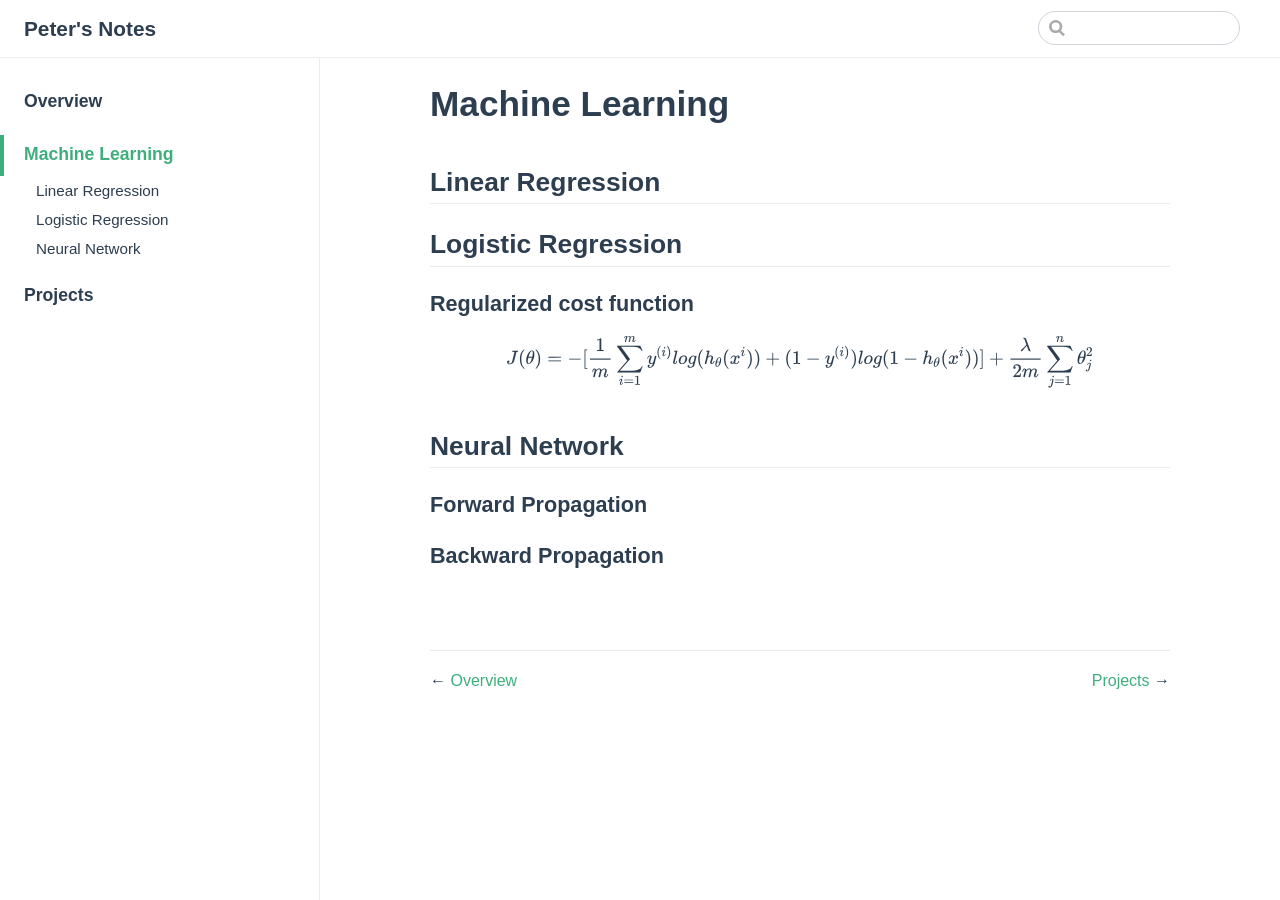
==== commit 3011560e: "add mermaid js" ====
--- a/ML/index.html
+++ b/ML/index.html
@@ -7,15 +7,19 @@
     <meta name="generator" content="VuePress 1.4.1">
     
     <meta name="description" content="Collection of learning notes">
-    <link rel="preload" href="/assets/css/0.styles.1a4c1c34.css" as="style"><link rel="preload" href="/assets/js/app.654263d6.js" as="script"><link rel="preload" href="/assets/js/2.7c360f5b.js" as="script"><link rel="preload" href="/assets/js/5.c9d9fde3.js" as="script"><link rel="prefetch" href="/assets/js/3.26c5aa33.js"><link rel="prefetch" href="/assets/js/4.0d050c9b.js"><link rel="prefetch" href="/assets/js/6.d8337e41.js"><link rel="prefetch" href="/assets/js/7.63e848cd.js">
-    <link rel="stylesheet" href="/assets/css/0.styles.1a4c1c34.css">
+    <link rel="preload" href="/assets/css/0.styles.e934f28a.css" as="style"><link rel="preload" href="/assets/js/app.252b033e.js" as="script"><link rel="preload" href="/assets/js/2.5aa684f2.js" as="script"><link rel="preload" href="/assets/js/5.c0983fac.js" as="script"><link rel="prefetch" href="/assets/js/3.f4c15f2a.js"><link rel="prefetch" href="/assets/js/4.5e9deccd.js"><link rel="prefetch" href="/assets/js/6.cd1a53d4.js"><link rel="prefetch" href="/assets/js/7.bc21214c.js"><link rel="prefetch" href="/assets/js/8.1934f20d.js"><link rel="prefetch" href="/assets/js/9.43c1e94f.js">
+    <link rel="stylesheet" href="/assets/css/0.styles.e934f28a.css">
   </head>
   <body>
-    <div id="app" data-server-rendered="true"><div class="theme-container"><header class="navbar"><div class="sidebar-button"><svg xmlns="http://www.w3.org/2000/svg" aria-hidden="true" role="img" viewBox="0 0 448 512" class="icon"><path fill="currentColor" d="M436 124H12c-6.627 0-12-5.373-12-12V80c0-6.627 5.373-12 12-12h424c6.627 0 12 5.373 12 12v32c0 6.627-5.373 12-12 12zm0 160H12c-6.627 0-12-5.373-12-12v-32c0-6.627 5.373-12 12-12h424c6.627 0 12 5.373 12 12v32c0 6.627-5.373 12-12 12zm0 160H12c-6.627 0-12-5.373-12-12v-32c0-6.627 5.373-12 12-12h424c6.627 0 12 5.373 12 12v32c0 6.627-5.373 12-12 12z"></path></svg></div> <a href="/" class="home-link router-link-active"><!----> <span class="site-name">Peter's Notes</span></a> <div class="links"><div class="search-box"><input aria-label="Search" autocomplete="off" spellcheck="false" value=""> <!----></div> <!----></div></header> <div class="sidebar-mask"></div> <aside class="sidebar"><!---->  <ul class="sidebar-links"><li><a href="/" class="sidebar-link">Overview</a></li><li><a href="/ML/" class="active sidebar-link">Machine Learning</a><ul class="sidebar-sub-headers"><li class="sidebar-sub-header"><a href="/ML/#linear-regression" class="sidebar-link">Linear Regression</a></li><li class="sidebar-sub-header"><a href="/ML/#logistic-regression" class="sidebar-link">Logistic Regression</a></li><li class="sidebar-sub-header"><a href="/ML/#neural-network" class="sidebar-link">Neural Network</a></li></ul></li></ul> </aside> <main class="page"> <div class="theme-default-content content__default"><h1 id="machine-learning"><a href="#machine-learning" class="header-anchor">#</a> Machine Learning</h1> <h2 id="linear-regression"><a href="#linear-regression" class="header-anchor">#</a> Linear Regression</h2> <h2 id="logistic-regression"><a href="#logistic-regression" class="header-anchor">#</a> Logistic Regression</h2> <h3 id="regularized-cost-function"><a href="#regularized-cost-function" class="header-anchor">#</a> Regularized cost function</h3> <p></p><p><mjx-container jax="SVG" display="true" class="MathJax"><svg xmlns="http://www.w3.org/2000/svg" width="69.516ex" height="6.549ex" viewBox="0 -1562.5 30725.9 2894.7" style="vertical-align:-3.014ex;"><g stroke="currentColor" fill="currentColor" stroke-width="0" transform="matrix(1 0 0 -1 0 0)"><g data-mml-node="math"><g data-mml-node="mi"><path data-c="4A" d="M447 625Q447 637 354 637H329Q323 642 323 645T325 664Q329 677 335 683H352Q393 681 498 681Q541 681 568 681T605 682T619 682Q633 682 633 672Q633 670 630 658Q626 642 623 640T604 637Q552 637 545 623Q541 610 483 376Q420 128 419 127Q397 64 333 21T195 -22Q137 -22 97 8T57 88Q57 130 80 152T132 174Q177 174 182 130Q182 98 164 80T123 56Q115 54 115 53T122 44Q148 15 197 15Q235 15 271 47T324 130Q328 142 387 380T447 625Z"></path></g><g data-mml-node="mo" transform="translate(633, 0)"><path data-c="28" d="M94 250Q94 319 104 381T127 488T164 576T202 643T244 695T277 729T302 750H315H319Q333 750 333 741Q333 738 316 720T275 667T226 581T184 443T167 250T184 58T225 -81T274 -167T316 -220T333 -241Q333 -250 318 -250H315H302L274 -226Q180 -141 137 -14T94 250Z"></path></g><g data-mml-node="mi" transform="translate(1022, 0)"><path data-c="3B8" d="M35 200Q35 302 74 415T180 610T319 704Q320 704 327 704T339 705Q393 701 423 656Q462 596 462 495Q462 380 417 261T302 66T168 -10H161Q125 -10 99 10T60 63T41 130T35 200ZM383 566Q383 668 330 668Q294 668 260 623T204 521T170 421T157 371Q206 370 254 370L351 371Q352 372 359 404T375 484T383 566ZM113 132Q113 26 166 26Q181 26 198 36T239 74T287 161T335 307L340 324H145Q145 321 136 286T120 208T113 132Z"></path></g><g data-mml-node="mo" transform="translate(1491, 0)"><path data-c="29" d="M60 749L64 750Q69 750 74 750H86L114 726Q208 641 251 514T294 250Q294 182 284 119T261 12T224 -76T186 -143T145 -194T113 -227T90 -246Q87 -249 86 -250H74Q66 -250 63 -250T58 -247T55 -238Q56 -237 66 -225Q221 -64 221 250T66 725Q56 737 55 738Q55 746 60 749Z"></path></g><g data-mml-node="mo" transform="translate(2157.8, 0)"><path data-c="3D" d="M56 347Q56 360 70 367H707Q722 359 722 347Q722 336 708 328L390 327H72Q56 332 56 347ZM56 153Q56 168 72 173H708Q722 163 722 153Q722 140 707 133H70Q56 140 56 153Z"></path></g><g data-mml-node="mo" transform="translate(3213.6, 0)"><path data-c="2212" d="M84 237T84 250T98 270H679Q694 262 694 250T679 230H98Q84 237 84 250Z"></path></g><g data-mml-node="mo" transform="translate(3991.6, 0)"><path data-c="5B" d="M118 -250V750H255V710H158V-210H255V-250H118Z"></path></g><g data-mml-node="mfrac" transform="translate(4269.6, 0)"><g data-mml-node="mn" transform="translate(409, 676)"><path data-c="31" d="M213 578L200 573Q186 568 160 563T102 556H83V602H102Q149 604 189 617T245 641T273 663Q275 666 285 666Q294 666 302 660V361L303 61Q310 54 315 52T339 48T401 46H427V0H416Q395 3 257 3Q121 3 100 0H88V46H114Q136 46 152 46T177 47T193 50T201 52T207 57T213 61V578Z"></path></g><g data-mml-node="mi" transform="translate(220, -686)"><path data-c="6D" d="M21 287Q22 293 24 303T36 341T56 388T88 425T132 442T175 435T205 417T221 395T229 376L231 369Q231 367 232 367L243 378Q303 442 384 442Q401 442 415 440T441 433T460 423T475 411T485 398T493 385T497 373T500 364T502 357L510 367Q573 442 659 442Q713 442 746 415T780 336Q780 285 742 178T704 50Q705 36 709 31T724 26Q752 26 776 56T815 138Q818 149 821 151T837 153Q857 153 857 145Q857 144 853 130Q845 101 831 73T785 17T716 -10Q669 -10 648 17T627 73Q627 92 663 193T700 345Q700 404 656 404H651Q565 404 506 303L499 291L466 157Q433 26 428 16Q415 -11 385 -11Q372 -11 364 -4T353 8T350 18Q350 29 384 161L420 307Q423 322 423 345Q423 404 379 404H374Q288 404 229 303L222 291L189 157Q156 26 151 16Q138 -11 108 -11Q95 -11 87 -5T76 7T74 17Q74 30 112 181Q151 335 151 342Q154 357 154 369Q154 405 129 405Q107 405 92 377T69 316T57 280Q55 278 41 278H27Q21 284 21 287Z"></path></g><rect width="1078" height="60" x="120" y="220"></rect></g><g data-mml-node="munderover" transform="translate(5754.2, 0)"><g data-mml-node="mo"><path data-c="2211" d="M60 948Q63 950 665 950H1267L1325 815Q1384 677 1388 669H1348L1341 683Q1320 724 1285 761Q1235 809 1174 838T1033 881T882 898T699 902H574H543H251L259 891Q722 258 724 252Q725 250 724 246Q721 243 460 -56L196 -356Q196 -357 407 -357Q459 -357 548 -357T676 -358Q812 -358 896 -353T1063 -332T1204 -283T1307 -196Q1328 -170 1348 -124H1388Q1388 -125 1381 -145T1356 -210T1325 -294L1267 -449L666 -450Q64 -450 61 -448Q55 -446 55 -439Q55 -437 57 -433L590 177Q590 178 557 222T452 366T322 544L56 909L55 924Q55 945 60 948Z"></path></g><g data-mml-node="TeXAtom" transform="translate(148.2, -1087.9) scale(0.707)"><g data-mml-node="mi"><path data-c="69" d="M184 600Q184 624 203 642T247 661Q265 661 277 649T290 619Q290 596 270 577T226 557Q211 557 198 567T184 600ZM21 287Q21 295 30 318T54 369T98 420T158 442Q197 442 223 419T250 357Q250 340 236 301T196 196T154 83Q149 61 149 51Q149 26 166 26Q175 26 185 29T208 43T235 78T260 137Q263 149 265 151T282 153Q302 153 302 143Q302 135 293 112T268 61T223 11T161 -11Q129 -11 102 10T74 74Q74 91 79 106T122 220Q160 321 166 341T173 380Q173 404 156 404H154Q124 404 99 371T61 287Q60 286 59 284T58 281T56 279T53 278T49 278T41 278H27Q21 284 21 287Z"></path></g><g data-mml-node="mo" transform="translate(345, 0)"><path data-c="3D" d="M56 347Q56 360 70 367H707Q722 359 722 347Q722 336 708 328L390 327H72Q56 332 56 347ZM56 153Q56 168 72 173H708Q722 163 722 153Q722 140 707 133H70Q56 140 56 153Z"></path></g><g data-mml-node="mn" transform="translate(1123, 0)"><path data-c="31" d="M213 578L200 573Q186 568 160 563T102 556H83V602H102Q149 604 189 617T245 641T273 663Q275 666 285 666Q294 666 302 660V361L303 61Q310 54 315 52T339 48T401 46H427V0H416Q395 3 257 3Q121 3 100 0H88V46H114Q136 46 152 46T177 47T193 50T201 52T207 57T213 61V578Z"></path></g></g><g data-mml-node="TeXAtom" transform="translate(411.6, 1150) scale(0.707)"><g data-mml-node="mi"><path data-c="6D" d="M21 287Q22 293 24 303T36 341T56 388T88 425T132 442T175 435T205 417T221 395T229 376L231 369Q231 367 232 367L243 378Q303 442 384 442Q401 442 415 440T441 433T460 423T475 411T485 398T493 385T497 373T500 364T502 357L510 367Q573 442 659 442Q713 442 746 415T780 336Q780 285 742 178T704 50Q705 36 709 31T724 26Q752 26 776 56T815 138Q818 149 821 151T837 153Q857 153 857 145Q857 144 853 130Q845 101 831 73T785 17T716 -10Q669 -10 648 17T627 73Q627 92 663 193T700 345Q700 404 656 404H651Q565 404 506 303L499 291L466 157Q433 26 428 16Q415 -11 385 -11Q372 -11 364 -4T353 8T350 18Q350 29 384 161L420 307Q423 322 423 345Q423 404 379 404H374Q288 404 229 303L222 291L189 157Q156 26 151 16Q138 -11 108 -11Q95 -11 87 -5T76 7T74 17Q74 30 112 181Q151 335 151 342Q154 357 154 369Q154 405 129 405Q107 405 92 377T69 316T57 280Q55 278 41 278H27Q21 284 21 287Z"></path></g></g></g><g data-mml-node="msup" transform="translate(7364.9, 0)"><g data-mml-node="mi"><path data-c="79" d="M21 287Q21 301 36 335T84 406T158 442Q199 442 224 419T250 355Q248 336 247 334Q247 331 231 288T198 191T182 105Q182 62 196 45T238 27Q261 27 281 38T312 61T339 94Q339 95 344 114T358 173T377 247Q415 397 419 404Q432 431 462 431Q475 431 483 424T494 412T496 403Q496 390 447 193T391 -23Q363 -106 294 -155T156 -205Q111 -205 77 -183T43 -117Q43 -95 50 -80T69 -58T89 -48T106 -45Q150 -45 150 -87Q150 -107 138 -122T115 -142T102 -147L99 -148Q101 -153 118 -160T152 -167H160Q177 -167 186 -165Q219 -156 247 -127T290 -65T313 -9T321 21L315 17Q309 13 296 6T270 -6Q250 -11 231 -11Q185 -11 150 11T104 82Q103 89 103 113Q103 170 138 262T173 379Q173 380 173 381Q173 390 173 393T169 400T158 404H154Q131 404 112 385T82 344T65 302T57 280Q55 278 41 278H27Q21 284 21 287Z"></path></g><g data-mml-node="TeXAtom" transform="translate(490, 413) scale(0.707)"><g data-mml-node="mo"><path data-c="28" d="M94 250Q94 319 104 381T127 488T164 576T202 643T244 695T277 729T302 750H315H319Q333 750 333 741Q333 738 316 720T275 667T226 581T184 443T167 250T184 58T225 -81T274 -167T316 -220T333 -241Q333 -250 318 -250H315H302L274 -226Q180 -141 137 -14T94 250Z"></path></g><g data-mml-node="mi" transform="translate(389, 0)"><path data-c="69" d="M184 600Q184 624 203 642T247 661Q265 661 277 649T290 619Q290 596 270 577T226 557Q211 557 198 567T184 600ZM21 287Q21 295 30 318T54 369T98 420T158 442Q197 442 223 419T250 357Q250 340 236 301T196 196T154 83Q149 61 149 51Q149 26 166 26Q175 26 185 29T208 43T235 78T260 137Q263 149 265 151T282 153Q302 153 302 143Q302 135 293 112T268 61T223 11T161 -11Q129 -11 102 10T74 74Q74 91 79 106T122 220Q160 321 166 341T173 380Q173 404 156 404H154Q124 404 99 371T61 287Q60 286 59 284T58 281T56 279T53 278T49 278T41 278H27Q21 284 21 287Z"></path></g><g data-mml-node="mo" transform="translate(734, 0)"><path data-c="29" d="M60 749L64 750Q69 750 74 750H86L114 726Q208 641 251 514T294 250Q294 182 284 119T261 12T224 -76T186 -143T145 -194T113 -227T90 -246Q87 -249 86 -250H74Q66 -250 63 -250T58 -247T55 -238Q56 -237 66 -225Q221 -64 221 250T66 725Q56 737 55 738Q55 746 60 749Z"></path></g></g></g><g data-mml-node="mi" transform="translate(8699, 0)"><path data-c="6C" d="M117 59Q117 26 142 26Q179 26 205 131Q211 151 215 152Q217 153 225 153H229Q238 153 241 153T246 151T248 144Q247 138 245 128T234 90T214 43T183 6T137 -11Q101 -11 70 11T38 85Q38 97 39 102L104 360Q167 615 167 623Q167 626 166 628T162 632T157 634T149 635T141 636T132 637T122 637Q112 637 109 637T101 638T95 641T94 647Q94 649 96 661Q101 680 107 682T179 688Q194 689 213 690T243 693T254 694Q266 694 266 686Q266 675 193 386T118 83Q118 81 118 75T117 65V59Z"></path></g><g data-mml-node="mi" transform="translate(8997, 0)"><path data-c="6F" d="M201 -11Q126 -11 80 38T34 156Q34 221 64 279T146 380Q222 441 301 441Q333 441 341 440Q354 437 367 433T402 417T438 387T464 338T476 268Q476 161 390 75T201 -11ZM121 120Q121 70 147 48T206 26Q250 26 289 58T351 142Q360 163 374 216T388 308Q388 352 370 375Q346 405 306 405Q243 405 195 347Q158 303 140 230T121 120Z"></path></g><g data-mml-node="mi" transform="translate(9482, 0)"><path data-c="67" d="M311 43Q296 30 267 15T206 0Q143 0 105 45T66 160Q66 265 143 353T314 442Q361 442 401 394L404 398Q406 401 409 404T418 412T431 419T447 422Q461 422 470 413T480 394Q480 379 423 152T363 -80Q345 -134 286 -169T151 -205Q10 -205 10 -137Q10 -111 28 -91T74 -71Q89 -71 102 -80T116 -111Q116 -121 114 -130T107 -144T99 -154T92 -162L90 -164H91Q101 -167 151 -167Q189 -167 211 -155Q234 -144 254 -122T282 -75Q288 -56 298 -13Q311 35 311 43ZM384 328L380 339Q377 350 375 354T369 368T359 382T346 393T328 402T306 405Q262 405 221 352Q191 313 171 233T151 117Q151 38 213 38Q269 38 323 108L331 118L384 328Z"></path></g><g data-mml-node="mo" transform="translate(9959, 0)"><path data-c="28" d="M94 250Q94 319 104 381T127 488T164 576T202 643T244 695T277 729T302 750H315H319Q333 750 333 741Q333 738 316 720T275 667T226 581T184 443T167 250T184 58T225 -81T274 -167T316 -220T333 -241Q333 -250 318 -250H315H302L274 -226Q180 -141 137 -14T94 250Z"></path></g><g data-mml-node="msub" transform="translate(10348, 0)"><g data-mml-node="mi"><path data-c="68" d="M137 683Q138 683 209 688T282 694Q294 694 294 685Q294 674 258 534Q220 386 220 383Q220 381 227 388Q288 442 357 442Q411 442 444 415T478 336Q478 285 440 178T402 50Q403 36 407 31T422 26Q450 26 474 56T513 138Q516 149 519 151T535 153Q555 153 555 145Q555 144 551 130Q535 71 500 33Q466 -10 419 -10H414Q367 -10 346 17T325 74Q325 90 361 192T398 345Q398 404 354 404H349Q266 404 205 306L198 293L164 158Q132 28 127 16Q114 -11 83 -11Q69 -11 59 -2T48 16Q48 30 121 320L195 616Q195 629 188 632T149 637H128Q122 643 122 645T124 664Q129 683 137 683Z"></path></g><g data-mml-node="TeXAtom" transform="translate(576, -150) scale(0.707)"><g data-mml-node="mi"><path data-c="3B8" d="M35 200Q35 302 74 415T180 610T319 704Q320 704 327 704T339 705Q393 701 423 656Q462 596 462 495Q462 380 417 261T302 66T168 -10H161Q125 -10 99 10T60 63T41 130T35 200ZM383 566Q383 668 330 668Q294 668 260 623T204 521T170 421T157 371Q206 370 254 370L351 371Q352 372 359 404T375 484T383 566ZM113 132Q113 26 166 26Q181 26 198 36T239 74T287 161T335 307L340 324H145Q145 321 136 286T120 208T113 132Z"></path></g></g></g><g data-mml-node="mo" transform="translate(11305.6, 0)"><path data-c="28" d="M94 250Q94 319 104 381T127 488T164 576T202 643T244 695T277 729T302 750H315H319Q333 750 333 741Q333 738 316 720T275 667T226 581T184 443T167 250T184 58T225 -81T274 -167T316 -220T333 -241Q333 -250 318 -250H315H302L274 -226Q180 -141 137 -14T94 250Z"></path></g><g data-mml-node="msup" transform="translate(11694.6, 0)"><g data-mml-node="mi"><path data-c="78" d="M52 289Q59 331 106 386T222 442Q257 442 286 424T329 379Q371 442 430 442Q467 442 494 420T522 361Q522 332 508 314T481 292T458 288Q439 288 427 299T415 328Q415 374 465 391Q454 404 425 404Q412 404 406 402Q368 386 350 336Q290 115 290 78Q290 50 306 38T341 26Q378 26 414 59T463 140Q466 150 469 151T485 153H489Q504 153 504 145Q504 144 502 134Q486 77 440 33T333 -11Q263 -11 227 52Q186 -10 133 -10H127Q78 -10 57 16T35 71Q35 103 54 123T99 143Q142 143 142 101Q142 81 130 66T107 46T94 41L91 40Q91 39 97 36T113 29T132 26Q168 26 194 71Q203 87 217 139T245 247T261 313Q266 340 266 352Q266 380 251 392T217 404Q177 404 142 372T93 290Q91 281 88 280T72 278H58Q52 284 52 289Z"></path></g><g data-mml-node="TeXAtom" transform="translate(572, 413) scale(0.707)"><g data-mml-node="mi"><path data-c="69" d="M184 600Q184 624 203 642T247 661Q265 661 277 649T290 619Q290 596 270 577T226 557Q211 557 198 567T184 600ZM21 287Q21 295 30 318T54 369T98 420T158 442Q197 442 223 419T250 357Q250 340 236 301T196 196T154 83Q149 61 149 51Q149 26 166 26Q175 26 185 29T208 43T235 78T260 137Q263 149 265 151T282 153Q302 153 302 143Q302 135 293 112T268 61T223 11T161 -11Q129 -11 102 10T74 74Q74 91 79 106T122 220Q160 321 166 341T173 380Q173 404 156 404H154Q124 404 99 371T61 287Q60 286 59 284T58 281T56 279T53 278T49 278T41 278H27Q21 284 21 287Z"></path></g></g></g><g data-mml-node="mo" transform="translate(12560.6, 0)"><path data-c="29" d="M60 749L64 750Q69 750 74 750H86L114 726Q208 641 251 514T294 250Q294 182 284 119T261 12T224 -76T186 -143T145 -194T113 -227T90 -246Q87 -249 86 -250H74Q66 -250 63 -250T58 -247T55 -238Q56 -237 66 -225Q221 -64 221 250T66 725Q56 737 55 738Q55 746 60 749Z"></path></g><g data-mml-node="mo" transform="translate(12949.6, 0)"><path data-c="29" d="M60 749L64 750Q69 750 74 750H86L114 726Q208 641 251 514T294 250Q294 182 284 119T261 12T224 -76T186 -143T145 -194T113 -227T90 -246Q87 -249 86 -250H74Q66 -250 63 -250T58 -247T55 -238Q56 -237 66 -225Q221 -64 221 250T66 725Q56 737 55 738Q55 746 60 749Z"></path></g><g data-mml-node="mo" transform="translate(13560.8, 0)"><path data-c="2B" d="M56 237T56 250T70 270H369V420L370 570Q380 583 389 583Q402 583 409 568V270H707Q722 262 722 250T707 230H409V-68Q401 -82 391 -82H389H387Q375 -82 369 -68V230H70Q56 237 56 250Z"></path></g><g data-mml-node="mo" transform="translate(14561, 0)"><path data-c="28" d="M94 250Q94 319 104 381T127 488T164 576T202 643T244 695T277 729T302 750H315H319Q333 750 333 741Q333 738 316 720T275 667T226 581T184 443T167 250T184 58T225 -81T274 -167T316 -220T333 -241Q333 -250 318 -250H315H302L274 -226Q180 -141 137 -14T94 250Z"></path></g><g data-mml-node="mn" transform="translate(14950, 0)"><path data-c="31" d="M213 578L200 573Q186 568 160 563T102 556H83V602H102Q149 604 189 617T245 641T273 663Q275 666 285 666Q294 666 302 660V361L303 61Q310 54 315 52T339 48T401 46H427V0H416Q395 3 257 3Q121 3 100 0H88V46H114Q136 46 152 46T177 47T193 50T201 52T207 57T213 61V578Z"></path></g><g data-mml-node="mo" transform="translate(15672.2, 0)"><path data-c="2212" d="M84 237T84 250T98 270H679Q694 262 694 250T679 230H98Q84 237 84 250Z"></path></g><g data-mml-node="msup" transform="translate(16672.4, 0)"><g data-mml-node="mi"><path data-c="79" d="M21 287Q21 301 36 335T84 406T158 442Q199 442 224 419T250 355Q248 336 247 334Q247 331 231 288T198 191T182 105Q182 62 196 45T238 27Q261 27 281 38T312 61T339 94Q339 95 344 114T358 173T377 247Q415 397 419 404Q432 431 462 431Q475 431 483 424T494 412T496 403Q496 390 447 193T391 -23Q363 -106 294 -155T156 -205Q111 -205 77 -183T43 -117Q43 -95 50 -80T69 -58T89 -48T106 -45Q150 -45 150 -87Q150 -107 138 -122T115 -142T102 -147L99 -148Q101 -153 118 -160T152 -167H160Q177 -167 186 -165Q219 -156 247 -127T290 -65T313 -9T321 21L315 17Q309 13 296 6T270 -6Q250 -11 231 -11Q185 -11 150 11T104 82Q103 89 103 113Q103 170 138 262T173 379Q173 380 173 381Q173 390 173 393T169 400T158 404H154Q131 404 112 385T82 344T65 302T57 280Q55 278 41 278H27Q21 284 21 287Z"></path></g><g data-mml-node="TeXAtom" transform="translate(490, 413) scale(0.707)"><g data-mml-node="mo"><path data-c="28" d="M94 250Q94 319 104 381T127 488T164 576T202 643T244 695T277 729T302 750H315H319Q333 750 333 741Q333 738 316 720T275 667T226 581T184 443T167 250T184 58T225 -81T274 -167T316 -220T333 -241Q333 -250 318 -250H315H302L274 -226Q180 -141 137 -14T94 250Z"></path></g><g data-mml-node="mi" transform="translate(389, 0)"><path data-c="69" d="M184 600Q184 624 203 642T247 661Q265 661 277 649T290 619Q290 596 270 577T226 557Q211 557 198 567T184 600ZM21 287Q21 295 30 318T54 369T98 420T158 442Q197 442 223 419T250 357Q250 340 236 301T196 196T154 83Q149 61 149 51Q149 26 166 26Q175 26 185 29T208 43T235 78T260 137Q263 149 265 151T282 153Q302 153 302 143Q302 135 293 112T268 61T223 11T161 -11Q129 -11 102 10T74 74Q74 91 79 106T122 220Q160 321 166 341T173 380Q173 404 156 404H154Q124 404 99 371T61 287Q60 286 59 284T58 281T56 279T53 278T49 278T41 278H27Q21 284 21 287Z"></path></g><g data-mml-node="mo" transform="translate(734, 0)"><path data-c="29" d="M60 749L64 750Q69 750 74 750H86L114 726Q208 641 251 514T294 250Q294 182 284 119T261 12T224 -76T186 -143T145 -194T113 -227T90 -246Q87 -249 86 -250H74Q66 -250 63 -250T58 -247T55 -238Q56 -237 66 -225Q221 -64 221 250T66 725Q56 737 55 738Q55 746 60 749Z"></path></g></g></g><g data-mml-node="mo" transform="translate(18006.5, 0)"><path data-c="29" d="M60 749L64 750Q69 750 74 750H86L114 726Q208 641 251 514T294 250Q294 182 284 119T261 12T224 -76T186 -143T145 -194T113 -227T90 -246Q87 -249 86 -250H74Q66 -250 63 -250T58 -247T55 -238Q56 -237 66 -225Q221 -64 221 250T66 725Q56 737 55 738Q55 746 60 749Z"></path></g><g data-mml-node="mi" transform="translate(18395.5, 0)"><path data-c="6C" d="M117 59Q117 26 142 26Q179 26 205 131Q211 151 215 152Q217 153 225 153H229Q238 153 241 153T246 151T248 144Q247 138 245 128T234 90T214 43T183 6T137 -11Q101 -11 70 11T38 85Q38 97 39 102L104 360Q167 615 167 623Q167 626 166 628T162 632T157 634T149 635T141 636T132 637T122 637Q112 637 109 637T101 638T95 641T94 647Q94 649 96 661Q101 680 107 682T179 688Q194 689 213 690T243 693T254 694Q266 694 266 686Q266 675 193 386T118 83Q118 81 118 75T117 65V59Z"></path></g><g data-mml-node="mi" transform="translate(18693.5, 0)"><path data-c="6F" d="M201 -11Q126 -11 80 38T34 156Q34 221 64 279T146 380Q222 441 301 441Q333 441 341 440Q354 437 367 433T402 417T438 387T464 338T476 268Q476 161 390 75T201 -11ZM121 120Q121 70 147 48T206 26Q250 26 289 58T351 142Q360 163 374 216T388 308Q388 352 370 375Q346 405 306 405Q243 405 195 347Q158 303 140 230T121 120Z"></path></g><g data-mml-node="mi" transform="translate(19178.5, 0)"><path data-c="67" d="M311 43Q296 30 267 15T206 0Q143 0 105 45T66 160Q66 265 143 353T314 442Q361 442 401 394L404 398Q406 401 409 404T418 412T431 419T447 422Q461 422 470 413T480 394Q480 379 423 152T363 -80Q345 -134 286 -169T151 -205Q10 -205 10 -137Q10 -111 28 -91T74 -71Q89 -71 102 -80T116 -111Q116 -121 114 -130T107 -144T99 -154T92 -162L90 -164H91Q101 -167 151 -167Q189 -167 211 -155Q234 -144 254 -122T282 -75Q288 -56 298 -13Q311 35 311 43ZM384 328L380 339Q377 350 375 354T369 368T359 382T346 393T328 402T306 405Q262 405 221 352Q191 313 171 233T151 117Q151 38 213 38Q269 38 323 108L331 118L384 328Z"></path></g><g data-mml-node="mo" transform="translate(19655.5, 0)"><path data-c="28" d="M94 250Q94 319 104 381T127 488T164 576T202 643T244 695T277 729T302 750H315H319Q333 750 333 741Q333 738 316 720T275 667T226 581T184 443T167 250T184 58T225 -81T274 -167T316 -220T333 -241Q333 -250 318 -250H315H302L274 -226Q180 -141 137 -14T94 250Z"></path></g><g data-mml-node="mn" transform="translate(20044.5, 0)"><path data-c="31" d="M213 578L200 573Q186 568 160 563T102 556H83V602H102Q149 604 189 617T245 641T273 663Q275 666 285 666Q294 666 302 660V361L303 61Q310 54 315 52T339 48T401 46H427V0H416Q395 3 257 3Q121 3 100 0H88V46H114Q136 46 152 46T177 47T193 50T201 52T207 57T213 61V578Z"></path></g><g data-mml-node="mo" transform="translate(20766.7, 0)"><path data-c="2212" d="M84 237T84 250T98 270H679Q694 262 694 250T679 230H98Q84 237 84 250Z"></path></g><g data-mml-node="msub" transform="translate(21767, 0)"><g data-mml-node="mi"><path data-c="68" d="M137 683Q138 683 209 688T282 694Q294 694 294 685Q294 674 258 534Q220 386 220 383Q220 381 227 388Q288 442 357 442Q411 442 444 415T478 336Q478 285 440 178T402 50Q403 36 407 31T422 26Q450 26 474 56T513 138Q516 149 519 151T535 153Q555 153 555 145Q555 144 551 130Q535 71 500 33Q466 -10 419 -10H414Q367 -10 346 17T325 74Q325 90 361 192T398 345Q398 404 354 404H349Q266 404 205 306L198 293L164 158Q132 28 127 16Q114 -11 83 -11Q69 -11 59 -2T48 16Q48 30 121 320L195 616Q195 629 188 632T149 637H128Q122 643 122 645T124 664Q129 683 137 683Z"></path></g><g data-mml-node="TeXAtom" transform="translate(576, -150) scale(0.707)"><g data-mml-node="mi"><path data-c="3B8" d="M35 200Q35 302 74 415T180 610T319 704Q320 704 327 704T339 705Q393 701 423 656Q462 596 462 495Q462 380 417 261T302 66T168 -10H161Q125 -10 99 10T60 63T41 130T35 200ZM383 566Q383 668 330 668Q294 668 260 623T204 521T170 421T157 371Q206 370 254 370L351 371Q352 372 359 404T375 484T383 566ZM113 132Q113 26 166 26Q181 26 198 36T239 74T287 161T335 307L340 324H145Q145 321 136 286T120 208T113 132Z"></path></g></g></g><g data-mml-node="mo" transform="translate(22724.6, 0)"><path data-c="28" d="M94 250Q94 319 104 381T127 488T164 576T202 643T244 695T277 729T302 750H315H319Q333 750 333 741Q333 738 316 720T275 667T226 581T184 443T167 250T184 58T225 -81T274 -167T316 -220T333 -241Q333 -250 318 -250H315H302L274 -226Q180 -141 137 -14T94 250Z"></path></g><g data-mml-node="msup" transform="translate(23113.6, 0)"><g data-mml-node="mi"><path data-c="78" d="M52 289Q59 331 106 386T222 442Q257 442 286 424T329 379Q371 442 430 442Q467 442 494 420T522 361Q522 332 508 314T481 292T458 288Q439 288 427 299T415 328Q415 374 465 391Q454 404 425 404Q412 404 406 402Q368 386 350 336Q290 115 290 78Q290 50 306 38T341 26Q378 26 414 59T463 140Q466 150 469 151T485 153H489Q504 153 504 145Q504 144 502 134Q486 77 440 33T333 -11Q263 -11 227 52Q186 -10 133 -10H127Q78 -10 57 16T35 71Q35 103 54 123T99 143Q142 143 142 101Q142 81 130 66T107 46T94 41L91 40Q91 39 97 36T113 29T132 26Q168 26 194 71Q203 87 217 139T245 247T261 313Q266 340 266 352Q266 380 251 392T217 404Q177 404 142 372T93 290Q91 281 88 280T72 278H58Q52 284 52 289Z"></path></g><g data-mml-node="TeXAtom" transform="translate(572, 413) scale(0.707)"><g data-mml-node="mi"><path data-c="69" d="M184 600Q184 624 203 642T247 661Q265 661 277 649T290 619Q290 596 270 577T226 557Q211 557 198 567T184 600ZM21 287Q21 295 30 318T54 369T98 420T158 442Q197 442 223 419T250 357Q250 340 236 301T196 196T154 83Q149 61 149 51Q149 26 166 26Q175 26 185 29T208 43T235 78T260 137Q263 149 265 151T282 153Q302 153 302 143Q302 135 293 112T268 61T223 11T161 -11Q129 -11 102 10T74 74Q74 91 79 106T122 220Q160 321 166 341T173 380Q173 404 156 404H154Q124 404 99 371T61 287Q60 286 59 284T58 281T56 279T53 278T49 278T41 278H27Q21 284 21 287Z"></path></g></g></g><g data-mml-node="mo" transform="translate(23979.6, 0)"><path data-c="29" d="M60 749L64 750Q69 750 74 750H86L114 726Q208 641 251 514T294 250Q294 182 284 119T261 12T224 -76T186 -143T145 -194T113 -227T90 -246Q87 -249 86 -250H74Q66 -250 63 -250T58 -247T55 -238Q56 -237 66 -225Q221 -64 221 250T66 725Q56 737 55 738Q55 746 60 749Z"></path></g><g data-mml-node="mo" transform="translate(24368.6, 0)"><path data-c="29" d="M60 749L64 750Q69 750 74 750H86L114 726Q208 641 251 514T294 250Q294 182 284 119T261 12T224 -76T186 -143T145 -194T113 -227T90 -246Q87 -249 86 -250H74Q66 -250 63 -250T58 -247T55 -238Q56 -237 66 -225Q221 -64 221 250T66 725Q56 737 55 738Q55 746 60 749Z"></path></g><g data-mml-node="mo" transform="translate(24757.6, 0)"><path data-c="5D" d="M22 710V750H159V-250H22V-210H119V710H22Z"></path></g><g data-mml-node="mo" transform="translate(25257.8, 0)"><path data-c="2B" d="M56 237T56 250T70 270H369V420L370 570Q380 583 389 583Q402 583 409 568V270H707Q722 262 722 250T707 230H409V-68Q401 -82 391 -82H389H387Q375 -82 369 -68V230H70Q56 237 56 250Z"></path></g><g data-mml-node="mfrac" transform="translate(26258, 0)"><g data-mml-node="mi" transform="translate(617.5, 676)"><path data-c="3BB" d="M166 673Q166 685 183 694H202Q292 691 316 644Q322 629 373 486T474 207T524 67Q531 47 537 34T546 15T551 6T555 2T556 -2T550 -11H482Q457 3 450 18T399 152L354 277L340 262Q327 246 293 207T236 141Q211 112 174 69Q123 9 111 -1T83 -12Q47 -12 47 20Q47 37 61 52T199 187Q229 216 266 252T321 306L338 322Q338 323 288 462T234 612Q214 657 183 657Q166 657 166 673Z"></path></g><g data-mml-node="mrow" transform="translate(220, -686)"><g data-mml-node="mn"><path data-c="32" d="M109 429Q82 429 66 447T50 491Q50 562 103 614T235 666Q326 666 387 610T449 465Q449 422 429 383T381 315T301 241Q265 210 201 149L142 93L218 92Q375 92 385 97Q392 99 409 186V189H449V186Q448 183 436 95T421 3V0H50V19V31Q50 38 56 46T86 81Q115 113 136 137Q145 147 170 174T204 211T233 244T261 278T284 308T305 340T320 369T333 401T340 431T343 464Q343 527 309 573T212 619Q179 619 154 602T119 569T109 550Q109 549 114 549Q132 549 151 535T170 489Q170 464 154 447T109 429Z"></path></g><g data-mml-node="mi" transform="translate(500, 0)"><path data-c="6D" d="M21 287Q22 293 24 303T36 341T56 388T88 425T132 442T175 435T205 417T221 395T229 376L231 369Q231 367 232 367L243 378Q303 442 384 442Q401 442 415 440T441 433T460 423T475 411T485 398T493 385T497 373T500 364T502 357L510 367Q573 442 659 442Q713 442 746 415T780 336Q780 285 742 178T704 50Q705 36 709 31T724 26Q752 26 776 56T815 138Q818 149 821 151T837 153Q857 153 857 145Q857 144 853 130Q845 101 831 73T785 17T716 -10Q669 -10 648 17T627 73Q627 92 663 193T700 345Q700 404 656 404H651Q565 404 506 303L499 291L466 157Q433 26 428 16Q415 -11 385 -11Q372 -11 364 -4T353 8T350 18Q350 29 384 161L420 307Q423 322 423 345Q423 404 379 404H374Q288 404 229 303L222 291L189 157Q156 26 151 16Q138 -11 108 -11Q95 -11 87 -5T76 7T74 17Q74 30 112 181Q151 335 151 342Q154 357 154 369Q154 405 129 405Q107 405 92 377T69 316T57 280Q55 278 41 278H27Q21 284 21 287Z"></path></g></g><rect width="1578" height="60" x="120" y="220"></rect></g><g data-mml-node="munderover" transform="translate(28242.7, 0)"><g data-mml-node="mo"><path data-c="2211" d="M60 948Q63 950 665 950H1267L1325 815Q1384 677 1388 669H1348L1341 683Q1320 724 1285 761Q1235 809 1174 838T1033 881T882 898T699 902H574H543H251L259 891Q722 258 724 252Q725 250 724 246Q721 243 460 -56L196 -356Q196 -357 407 -357Q459 -357 548 -357T676 -358Q812 -358 896 -353T1063 -332T1204 -283T1307 -196Q1328 -170 1348 -124H1388Q1388 -125 1381 -145T1356 -210T1325 -294L1267 -449L666 -450Q64 -450 61 -448Q55 -446 55 -439Q55 -437 57 -433L590 177Q590 178 557 222T452 366T322 544L56 909L55 924Q55 945 60 948Z"></path></g><g data-mml-node="TeXAtom" transform="translate(124.5, -1087.9) scale(0.707)"><g data-mml-node="mi"><path data-c="6A" d="M297 596Q297 627 318 644T361 661Q378 661 389 651T403 623Q403 595 384 576T340 557Q322 557 310 567T297 596ZM288 376Q288 405 262 405Q240 405 220 393T185 362T161 325T144 293L137 279Q135 278 121 278H107Q101 284 101 286T105 299Q126 348 164 391T252 441Q253 441 260 441T272 442Q296 441 316 432Q341 418 354 401T367 348V332L318 133Q267 -67 264 -75Q246 -125 194 -164T75 -204Q25 -204 7 -183T-12 -137Q-12 -110 7 -91T53 -71Q70 -71 82 -81T95 -112Q95 -148 63 -167Q69 -168 77 -168Q111 -168 139 -140T182 -74L193 -32Q204 11 219 72T251 197T278 308T289 365Q289 372 288 376Z"></path></g><g data-mml-node="mo" transform="translate(412, 0)"><path data-c="3D" d="M56 347Q56 360 70 367H707Q722 359 722 347Q722 336 708 328L390 327H72Q56 332 56 347ZM56 153Q56 168 72 173H708Q722 163 722 153Q722 140 707 133H70Q56 140 56 153Z"></path></g><g data-mml-node="mn" transform="translate(1190, 0)"><path data-c="31" d="M213 578L200 573Q186 568 160 563T102 556H83V602H102Q149 604 189 617T245 641T273 663Q275 666 285 666Q294 666 302 660V361L303 61Q310 54 315 52T339 48T401 46H427V0H416Q395 3 257 3Q121 3 100 0H88V46H114Q136 46 152 46T177 47T193 50T201 52T207 57T213 61V578Z"></path></g></g><g data-mml-node="TeXAtom" transform="translate(509.9, 1150) scale(0.707)"><g data-mml-node="mi"><path data-c="6E" d="M21 287Q22 293 24 303T36 341T56 388T89 425T135 442Q171 442 195 424T225 390T231 369Q231 367 232 367L243 378Q304 442 382 442Q436 442 469 415T503 336T465 179T427 52Q427 26 444 26Q450 26 453 27Q482 32 505 65T540 145Q542 153 560 153Q580 153 580 145Q580 144 576 130Q568 101 554 73T508 17T439 -10Q392 -10 371 17T350 73Q350 92 386 193T423 345Q423 404 379 404H374Q288 404 229 303L222 291L189 157Q156 26 151 16Q138 -11 108 -11Q95 -11 87 -5T76 7T74 17Q74 30 112 180T152 343Q153 348 153 366Q153 405 129 405Q91 405 66 305Q60 285 60 284Q58 278 41 278H27Q21 284 21 287Z"></path></g></g></g><g data-mml-node="msubsup" transform="translate(29853.3, 0)"><g data-mml-node="mi"><path data-c="3B8" d="M35 200Q35 302 74 415T180 610T319 704Q320 704 327 704T339 705Q393 701 423 656Q462 596 462 495Q462 380 417 261T302 66T168 -10H161Q125 -10 99 10T60 63T41 130T35 200ZM383 566Q383 668 330 668Q294 668 260 623T204 521T170 421T157 371Q206 370 254 370L351 371Q352 372 359 404T375 484T383 566ZM113 132Q113 26 166 26Q181 26 198 36T239 74T287 161T335 307L340 324H145Q145 321 136 286T120 208T113 132Z"></path></g><g data-mml-node="TeXAtom" transform="translate(469, 413) scale(0.707)"><g data-mml-node="mn"><path data-c="32" d="M109 429Q82 429 66 447T50 491Q50 562 103 614T235 666Q326 666 387 610T449 465Q449 422 429 383T381 315T301 241Q265 210 201 149L142 93L218 92Q375 92 385 97Q392 99 409 186V189H449V186Q448 183 436 95T421 3V0H50V19V31Q50 38 56 46T86 81Q115 113 136 137Q145 147 170 174T204 211T233 244T261 278T284 308T305 340T320 369T333 401T340 431T343 464Q343 527 309 573T212 619Q179 619 154 602T119 569T109 550Q109 549 114 549Q132 549 151 535T170 489Q170 464 154 447T109 429Z"></path></g></g><g data-mml-node="TeXAtom" transform="translate(469, -247) scale(0.707)"><g data-mml-node="mi"><path data-c="6A" d="M297 596Q297 627 318 644T361 661Q378 661 389 651T403 623Q403 595 384 576T340 557Q322 557 310 567T297 596ZM288 376Q288 405 262 405Q240 405 220 393T185 362T161 325T144 293L137 279Q135 278 121 278H107Q101 284 101 286T105 299Q126 348 164 391T252 441Q253 441 260 441T272 442Q296 441 316 432Q341 418 354 401T367 348V332L318 133Q267 -67 264 -75Q246 -125 194 -164T75 -204Q25 -204 7 -183T-12 -137Q-12 -110 7 -91T53 -71Q70 -71 82 -81T95 -112Q95 -148 63 -167Q69 -168 77 -168Q111 -168 139 -140T182 -74L193 -32Q204 11 219 72T251 197T278 308T289 365Q289 372 288 376Z"></path></g></g></g></g></g></svg></mjx-container></p><p></p> <h2 id="neural-network"><a href="#neural-network" class="header-anchor">#</a> Neural Network</h2> <h3 id="forward-propagation"><a href="#forward-propagation" class="header-anchor">#</a> Forward Propagation</h3> <h3 id="backward-propagation"><a href="#backward-propagation" class="header-anchor">#</a> Backward Propagation</h3></div> <footer class="page-edit"><!----> <!----></footer> <div class="page-nav"><p class="inner"><span class="prev">
+    <div id="app" data-server-rendered="true"><div class="theme-container"><header class="navbar"><div class="sidebar-button"><svg xmlns="http://www.w3.org/2000/svg" aria-hidden="true" role="img" viewBox="0 0 448 512" class="icon"><path fill="currentColor" d="M436 124H12c-6.627 0-12-5.373-12-12V80c0-6.627 5.373-12 12-12h424c6.627 0 12 5.373 12 12v32c0 6.627-5.373 12-12 12zm0 160H12c-6.627 0-12-5.373-12-12v-32c0-6.627 5.373-12 12-12h424c6.627 0 12 5.373 12 12v32c0 6.627-5.373 12-12 12zm0 160H12c-6.627 0-12-5.373-12-12v-32c0-6.627 5.373-12 12-12h424c6.627 0 12 5.373 12 12v32c0 6.627-5.373 12-12 12z"></path></svg></div> <a href="/" class="home-link router-link-active"><!----> <span class="site-name">Peter's Notes</span></a> <div class="links"><div class="search-box"><input aria-label="Search" autocomplete="off" spellcheck="false" value=""> <!----></div> <!----></div></header> <div class="sidebar-mask"></div> <aside class="sidebar"><!---->  <ul class="sidebar-links"><li><a href="/" class="sidebar-link">Overview</a></li><li><a href="/ML/" class="active sidebar-link">Machine Learning</a><ul class="sidebar-sub-headers"><li class="sidebar-sub-header"><a href="/ML/#linear-regression" class="sidebar-link">Linear Regression</a></li><li class="sidebar-sub-header"><a href="/ML/#logistic-regression" class="sidebar-link">Logistic Regression</a></li><li class="sidebar-sub-header"><a href="/ML/#neural-network" class="sidebar-link">Neural Network</a></li></ul></li><li><a href="/PROJ/" class="sidebar-link">Projects</a></li></ul> </aside> <main class="page"> <div class="theme-default-content content__default"><h1 id="machine-learning"><a href="#machine-learning" class="header-anchor">#</a> Machine Learning</h1> <h2 id="linear-regression"><a href="#linear-regression" class="header-anchor">#</a> Linear Regression</h2> <h2 id="logistic-regression"><a href="#logistic-regression" class="header-anchor">#</a> Logistic Regression</h2> <h3 id="regularized-cost-function"><a href="#regularized-cost-function" class="header-anchor">#</a> Regularized cost function</h3> <p></p><p><mjx-container jax="SVG" display="true" class="MathJax"><svg xmlns="http://www.w3.org/2000/svg" width="69.516ex" height="6.549ex" viewBox="0 -1562.5 30725.9 2894.7" style="vertical-align:-3.014ex;"><g stroke="currentColor" fill="currentColor" stroke-width="0" transform="matrix(1 0 0 -1 0 0)"><g data-mml-node="math"><g data-mml-node="mi"><path data-c="4A" d="M447 625Q447 637 354 637H329Q323 642 323 645T325 664Q329 677 335 683H352Q393 681 498 681Q541 681 568 681T605 682T619 682Q633 682 633 672Q633 670 630 658Q626 642 623 640T604 637Q552 637 545 623Q541 610 483 376Q420 128 419 127Q397 64 333 21T195 -22Q137 -22 97 8T57 88Q57 130 80 152T132 174Q177 174 182 130Q182 98 164 80T123 56Q115 54 115 53T122 44Q148 15 197 15Q235 15 271 47T324 130Q328 142 387 380T447 625Z"></path></g><g data-mml-node="mo" transform="translate(633, 0)"><path data-c="28" d="M94 250Q94 319 104 381T127 488T164 576T202 643T244 695T277 729T302 750H315H319Q333 750 333 741Q333 738 316 720T275 667T226 581T184 443T167 250T184 58T225 -81T274 -167T316 -220T333 -241Q333 -250 318 -250H315H302L274 -226Q180 -141 137 -14T94 250Z"></path></g><g data-mml-node="mi" transform="translate(1022, 0)"><path data-c="3B8" d="M35 200Q35 302 74 415T180 610T319 704Q320 704 327 704T339 705Q393 701 423 656Q462 596 462 495Q462 380 417 261T302 66T168 -10H161Q125 -10 99 10T60 63T41 130T35 200ZM383 566Q383 668 330 668Q294 668 260 623T204 521T170 421T157 371Q206 370 254 370L351 371Q352 372 359 404T375 484T383 566ZM113 132Q113 26 166 26Q181 26 198 36T239 74T287 161T335 307L340 324H145Q145 321 136 286T120 208T113 132Z"></path></g><g data-mml-node="mo" transform="translate(1491, 0)"><path data-c="29" d="M60 749L64 750Q69 750 74 750H86L114 726Q208 641 251 514T294 250Q294 182 284 119T261 12T224 -76T186 -143T145 -194T113 -227T90 -246Q87 -249 86 -250H74Q66 -250 63 -250T58 -247T55 -238Q56 -237 66 -225Q221 -64 221 250T66 725Q56 737 55 738Q55 746 60 749Z"></path></g><g data-mml-node="mo" transform="translate(2157.8, 0)"><path data-c="3D" d="M56 347Q56 360 70 367H707Q722 359 722 347Q722 336 708 328L390 327H72Q56 332 56 347ZM56 153Q56 168 72 173H708Q722 163 722 153Q722 140 707 133H70Q56 140 56 153Z"></path></g><g data-mml-node="mo" transform="translate(3213.6, 0)"><path data-c="2212" d="M84 237T84 250T98 270H679Q694 262 694 250T679 230H98Q84 237 84 250Z"></path></g><g data-mml-node="mo" transform="translate(3991.6, 0)"><path data-c="5B" d="M118 -250V750H255V710H158V-210H255V-250H118Z"></path></g><g data-mml-node="mfrac" transform="translate(4269.6, 0)"><g data-mml-node="mn" transform="translate(409, 676)"><path data-c="31" d="M213 578L200 573Q186 568 160 563T102 556H83V602H102Q149 604 189 617T245 641T273 663Q275 666 285 666Q294 666 302 660V361L303 61Q310 54 315 52T339 48T401 46H427V0H416Q395 3 257 3Q121 3 100 0H88V46H114Q136 46 152 46T177 47T193 50T201 52T207 57T213 61V578Z"></path></g><g data-mml-node="mi" transform="translate(220, -686)"><path data-c="6D" d="M21 287Q22 293 24 303T36 341T56 388T88 425T132 442T175 435T205 417T221 395T229 376L231 369Q231 367 232 367L243 378Q303 442 384 442Q401 442 415 440T441 433T460 423T475 411T485 398T493 385T497 373T500 364T502 357L510 367Q573 442 659 442Q713 442 746 415T780 336Q780 285 742 178T704 50Q705 36 709 31T724 26Q752 26 776 56T815 138Q818 149 821 151T837 153Q857 153 857 145Q857 144 853 130Q845 101 831 73T785 17T716 -10Q669 -10 648 17T627 73Q627 92 663 193T700 345Q700 404 656 404H651Q565 404 506 303L499 291L466 157Q433 26 428 16Q415 -11 385 -11Q372 -11 364 -4T353 8T350 18Q350 29 384 161L420 307Q423 322 423 345Q423 404 379 404H374Q288 404 229 303L222 291L189 157Q156 26 151 16Q138 -11 108 -11Q95 -11 87 -5T76 7T74 17Q74 30 112 181Q151 335 151 342Q154 357 154 369Q154 405 129 405Q107 405 92 377T69 316T57 280Q55 278 41 278H27Q21 284 21 287Z"></path></g><rect width="1078" height="60" x="120" y="220"></rect></g><g data-mml-node="munderover" transform="translate(5754.2, 0)"><g data-mml-node="mo"><path data-c="2211" d="M60 948Q63 950 665 950H1267L1325 815Q1384 677 1388 669H1348L1341 683Q1320 724 1285 761Q1235 809 1174 838T1033 881T882 898T699 902H574H543H251L259 891Q722 258 724 252Q725 250 724 246Q721 243 460 -56L196 -356Q196 -357 407 -357Q459 -357 548 -357T676 -358Q812 -358 896 -353T1063 -332T1204 -283T1307 -196Q1328 -170 1348 -124H1388Q1388 -125 1381 -145T1356 -210T1325 -294L1267 -449L666 -450Q64 -450 61 -448Q55 -446 55 -439Q55 -437 57 -433L590 177Q590 178 557 222T452 366T322 544L56 909L55 924Q55 945 60 948Z"></path></g><g data-mml-node="TeXAtom" transform="translate(148.2, -1087.9) scale(0.707)"><g data-mml-node="mi"><path data-c="69" d="M184 600Q184 624 203 642T247 661Q265 661 277 649T290 619Q290 596 270 577T226 557Q211 557 198 567T184 600ZM21 287Q21 295 30 318T54 369T98 420T158 442Q197 442 223 419T250 357Q250 340 236 301T196 196T154 83Q149 61 149 51Q149 26 166 26Q175 26 185 29T208 43T235 78T260 137Q263 149 265 151T282 153Q302 153 302 143Q302 135 293 112T268 61T223 11T161 -11Q129 -11 102 10T74 74Q74 91 79 106T122 220Q160 321 166 341T173 380Q173 404 156 404H154Q124 404 99 371T61 287Q60 286 59 284T58 281T56 279T53 278T49 278T41 278H27Q21 284 21 287Z"></path></g><g data-mml-node="mo" transform="translate(345, 0)"><path data-c="3D" d="M56 347Q56 360 70 367H707Q722 359 722 347Q722 336 708 328L390 327H72Q56 332 56 347ZM56 153Q56 168 72 173H708Q722 163 722 153Q722 140 707 133H70Q56 140 56 153Z"></path></g><g data-mml-node="mn" transform="translate(1123, 0)"><path data-c="31" d="M213 578L200 573Q186 568 160 563T102 556H83V602H102Q149 604 189 617T245 641T273 663Q275 666 285 666Q294 666 302 660V361L303 61Q310 54 315 52T339 48T401 46H427V0H416Q395 3 257 3Q121 3 100 0H88V46H114Q136 46 152 46T177 47T193 50T201 52T207 57T213 61V578Z"></path></g></g><g data-mml-node="TeXAtom" transform="translate(411.6, 1150) scale(0.707)"><g data-mml-node="mi"><path data-c="6D" d="M21 287Q22 293 24 303T36 341T56 388T88 425T132 442T175 435T205 417T221 395T229 376L231 369Q231 367 232 367L243 378Q303 442 384 442Q401 442 415 440T441 433T460 423T475 411T485 398T493 385T497 373T500 364T502 357L510 367Q573 442 659 442Q713 442 746 415T780 336Q780 285 742 178T704 50Q705 36 709 31T724 26Q752 26 776 56T815 138Q818 149 821 151T837 153Q857 153 857 145Q857 144 853 130Q845 101 831 73T785 17T716 -10Q669 -10 648 17T627 73Q627 92 663 193T700 345Q700 404 656 404H651Q565 404 506 303L499 291L466 157Q433 26 428 16Q415 -11 385 -11Q372 -11 364 -4T353 8T350 18Q350 29 384 161L420 307Q423 322 423 345Q423 404 379 404H374Q288 404 229 303L222 291L189 157Q156 26 151 16Q138 -11 108 -11Q95 -11 87 -5T76 7T74 17Q74 30 112 181Q151 335 151 342Q154 357 154 369Q154 405 129 405Q107 405 92 377T69 316T57 280Q55 278 41 278H27Q21 284 21 287Z"></path></g></g></g><g data-mml-node="msup" transform="translate(7364.9, 0)"><g data-mml-node="mi"><path data-c="79" d="M21 287Q21 301 36 335T84 406T158 442Q199 442 224 419T250 355Q248 336 247 334Q247 331 231 288T198 191T182 105Q182 62 196 45T238 27Q261 27 281 38T312 61T339 94Q339 95 344 114T358 173T377 247Q415 397 419 404Q432 431 462 431Q475 431 483 424T494 412T496 403Q496 390 447 193T391 -23Q363 -106 294 -155T156 -205Q111 -205 77 -183T43 -117Q43 -95 50 -80T69 -58T89 -48T106 -45Q150 -45 150 -87Q150 -107 138 -122T115 -142T102 -147L99 -148Q101 -153 118 -160T152 -167H160Q177 -167 186 -165Q219 -156 247 -127T290 -65T313 -9T321 21L315 17Q309 13 296 6T270 -6Q250 -11 231 -11Q185 -11 150 11T104 82Q103 89 103 113Q103 170 138 262T173 379Q173 380 173 381Q173 390 173 393T169 400T158 404H154Q131 404 112 385T82 344T65 302T57 280Q55 278 41 278H27Q21 284 21 287Z"></path></g><g data-mml-node="TeXAtom" transform="translate(490, 413) scale(0.707)"><g data-mml-node="mo"><path data-c="28" d="M94 250Q94 319 104 381T127 488T164 576T202 643T244 695T277 729T302 750H315H319Q333 750 333 741Q333 738 316 720T275 667T226 581T184 443T167 250T184 58T225 -81T274 -167T316 -220T333 -241Q333 -250 318 -250H315H302L274 -226Q180 -141 137 -14T94 250Z"></path></g><g data-mml-node="mi" transform="translate(389, 0)"><path data-c="69" d="M184 600Q184 624 203 642T247 661Q265 661 277 649T290 619Q290 596 270 577T226 557Q211 557 198 567T184 600ZM21 287Q21 295 30 318T54 369T98 420T158 442Q197 442 223 419T250 357Q250 340 236 301T196 196T154 83Q149 61 149 51Q149 26 166 26Q175 26 185 29T208 43T235 78T260 137Q263 149 265 151T282 153Q302 153 302 143Q302 135 293 112T268 61T223 11T161 -11Q129 -11 102 10T74 74Q74 91 79 106T122 220Q160 321 166 341T173 380Q173 404 156 404H154Q124 404 99 371T61 287Q60 286 59 284T58 281T56 279T53 278T49 278T41 278H27Q21 284 21 287Z"></path></g><g data-mml-node="mo" transform="translate(734, 0)"><path data-c="29" d="M60 749L64 750Q69 750 74 750H86L114 726Q208 641 251 514T294 250Q294 182 284 119T261 12T224 -76T186 -143T145 -194T113 -227T90 -246Q87 -249 86 -250H74Q66 -250 63 -250T58 -247T55 -238Q56 -237 66 -225Q221 -64 221 250T66 725Q56 737 55 738Q55 746 60 749Z"></path></g></g></g><g data-mml-node="mi" transform="translate(8699, 0)"><path data-c="6C" d="M117 59Q117 26 142 26Q179 26 205 131Q211 151 215 152Q217 153 225 153H229Q238 153 241 153T246 151T248 144Q247 138 245 128T234 90T214 43T183 6T137 -11Q101 -11 70 11T38 85Q38 97 39 102L104 360Q167 615 167 623Q167 626 166 628T162 632T157 634T149 635T141 636T132 637T122 637Q112 637 109 637T101 638T95 641T94 647Q94 649 96 661Q101 680 107 682T179 688Q194 689 213 690T243 693T254 694Q266 694 266 686Q266 675 193 386T118 83Q118 81 118 75T117 65V59Z"></path></g><g data-mml-node="mi" transform="translate(8997, 0)"><path data-c="6F" d="M201 -11Q126 -11 80 38T34 156Q34 221 64 279T146 380Q222 441 301 441Q333 441 341 440Q354 437 367 433T402 417T438 387T464 338T476 268Q476 161 390 75T201 -11ZM121 120Q121 70 147 48T206 26Q250 26 289 58T351 142Q360 163 374 216T388 308Q388 352 370 375Q346 405 306 405Q243 405 195 347Q158 303 140 230T121 120Z"></path></g><g data-mml-node="mi" transform="translate(9482, 0)"><path data-c="67" d="M311 43Q296 30 267 15T206 0Q143 0 105 45T66 160Q66 265 143 353T314 442Q361 442 401 394L404 398Q406 401 409 404T418 412T431 419T447 422Q461 422 470 413T480 394Q480 379 423 152T363 -80Q345 -134 286 -169T151 -205Q10 -205 10 -137Q10 -111 28 -91T74 -71Q89 -71 102 -80T116 -111Q116 -121 114 -130T107 -144T99 -154T92 -162L90 -164H91Q101 -167 151 -167Q189 -167 211 -155Q234 -144 254 -122T282 -75Q288 -56 298 -13Q311 35 311 43ZM384 328L380 339Q377 350 375 354T369 368T359 382T346 393T328 402T306 405Q262 405 221 352Q191 313 171 233T151 117Q151 38 213 38Q269 38 323 108L331 118L384 328Z"></path></g><g data-mml-node="mo" transform="translate(9959, 0)"><path data-c="28" d="M94 250Q94 319 104 381T127 488T164 576T202 643T244 695T277 729T302 750H315H319Q333 750 333 741Q333 738 316 720T275 667T226 581T184 443T167 250T184 58T225 -81T274 -167T316 -220T333 -241Q333 -250 318 -250H315H302L274 -226Q180 -141 137 -14T94 250Z"></path></g><g data-mml-node="msub" transform="translate(10348, 0)"><g data-mml-node="mi"><path data-c="68" d="M137 683Q138 683 209 688T282 694Q294 694 294 685Q294 674 258 534Q220 386 220 383Q220 381 227 388Q288 442 357 442Q411 442 444 415T478 336Q478 285 440 178T402 50Q403 36 407 31T422 26Q450 26 474 56T513 138Q516 149 519 151T535 153Q555 153 555 145Q555 144 551 130Q535 71 500 33Q466 -10 419 -10H414Q367 -10 346 17T325 74Q325 90 361 192T398 345Q398 404 354 404H349Q266 404 205 306L198 293L164 158Q132 28 127 16Q114 -11 83 -11Q69 -11 59 -2T48 16Q48 30 121 320L195 616Q195 629 188 632T149 637H128Q122 643 122 645T124 664Q129 683 137 683Z"></path></g><g data-mml-node="TeXAtom" transform="translate(576, -150) scale(0.707)"><g data-mml-node="mi"><path data-c="3B8" d="M35 200Q35 302 74 415T180 610T319 704Q320 704 327 704T339 705Q393 701 423 656Q462 596 462 495Q462 380 417 261T302 66T168 -10H161Q125 -10 99 10T60 63T41 130T35 200ZM383 566Q383 668 330 668Q294 668 260 623T204 521T170 421T157 371Q206 370 254 370L351 371Q352 372 359 404T375 484T383 566ZM113 132Q113 26 166 26Q181 26 198 36T239 74T287 161T335 307L340 324H145Q145 321 136 286T120 208T113 132Z"></path></g></g></g><g data-mml-node="mo" transform="translate(11305.6, 0)"><path data-c="28" d="M94 250Q94 319 104 381T127 488T164 576T202 643T244 695T277 729T302 750H315H319Q333 750 333 741Q333 738 316 720T275 667T226 581T184 443T167 250T184 58T225 -81T274 -167T316 -220T333 -241Q333 -250 318 -250H315H302L274 -226Q180 -141 137 -14T94 250Z"></path></g><g data-mml-node="msup" transform="translate(11694.6, 0)"><g data-mml-node="mi"><path data-c="78" d="M52 289Q59 331 106 386T222 442Q257 442 286 424T329 379Q371 442 430 442Q467 442 494 420T522 361Q522 332 508 314T481 292T458 288Q439 288 427 299T415 328Q415 374 465 391Q454 404 425 404Q412 404 406 402Q368 386 350 336Q290 115 290 78Q290 50 306 38T341 26Q378 26 414 59T463 140Q466 150 469 151T485 153H489Q504 153 504 145Q504 144 502 134Q486 77 440 33T333 -11Q263 -11 227 52Q186 -10 133 -10H127Q78 -10 57 16T35 71Q35 103 54 123T99 143Q142 143 142 101Q142 81 130 66T107 46T94 41L91 40Q91 39 97 36T113 29T132 26Q168 26 194 71Q203 87 217 139T245 247T261 313Q266 340 266 352Q266 380 251 392T217 404Q177 404 142 372T93 290Q91 281 88 280T72 278H58Q52 284 52 289Z"></path></g><g data-mml-node="TeXAtom" transform="translate(572, 413) scale(0.707)"><g data-mml-node="mi"><path data-c="69" d="M184 600Q184 624 203 642T247 661Q265 661 277 649T290 619Q290 596 270 577T226 557Q211 557 198 567T184 600ZM21 287Q21 295 30 318T54 369T98 420T158 442Q197 442 223 419T250 357Q250 340 236 301T196 196T154 83Q149 61 149 51Q149 26 166 26Q175 26 185 29T208 43T235 78T260 137Q263 149 265 151T282 153Q302 153 302 143Q302 135 293 112T268 61T223 11T161 -11Q129 -11 102 10T74 74Q74 91 79 106T122 220Q160 321 166 341T173 380Q173 404 156 404H154Q124 404 99 371T61 287Q60 286 59 284T58 281T56 279T53 278T49 278T41 278H27Q21 284 21 287Z"></path></g></g></g><g data-mml-node="mo" transform="translate(12560.6, 0)"><path data-c="29" d="M60 749L64 750Q69 750 74 750H86L114 726Q208 641 251 514T294 250Q294 182 284 119T261 12T224 -76T186 -143T145 -194T113 -227T90 -246Q87 -249 86 -250H74Q66 -250 63 -250T58 -247T55 -238Q56 -237 66 -225Q221 -64 221 250T66 725Q56 737 55 738Q55 746 60 749Z"></path></g><g data-mml-node="mo" transform="translate(12949.6, 0)"><path data-c="29" d="M60 749L64 750Q69 750 74 750H86L114 726Q208 641 251 514T294 250Q294 182 284 119T261 12T224 -76T186 -143T145 -194T113 -227T90 -246Q87 -249 86 -250H74Q66 -250 63 -250T58 -247T55 -238Q56 -237 66 -225Q221 -64 221 250T66 725Q56 737 55 738Q55 746 60 749Z"></path></g><g data-mml-node="mo" transform="translate(13560.8, 0)"><path data-c="2B" d="M56 237T56 250T70 270H369V420L370 570Q380 583 389 583Q402 583 409 568V270H707Q722 262 722 250T707 230H409V-68Q401 -82 391 -82H389H387Q375 -82 369 -68V230H70Q56 237 56 250Z"></path></g><g data-mml-node="mo" transform="translate(14561, 0)"><path data-c="28" d="M94 250Q94 319 104 381T127 488T164 576T202 643T244 695T277 729T302 750H315H319Q333 750 333 741Q333 738 316 720T275 667T226 581T184 443T167 250T184 58T225 -81T274 -167T316 -220T333 -241Q333 -250 318 -250H315H302L274 -226Q180 -141 137 -14T94 250Z"></path></g><g data-mml-node="mn" transform="translate(14950, 0)"><path data-c="31" d="M213 578L200 573Q186 568 160 563T102 556H83V602H102Q149 604 189 617T245 641T273 663Q275 666 285 666Q294 666 302 660V361L303 61Q310 54 315 52T339 48T401 46H427V0H416Q395 3 257 3Q121 3 100 0H88V46H114Q136 46 152 46T177 47T193 50T201 52T207 57T213 61V578Z"></path></g><g data-mml-node="mo" transform="translate(15672.2, 0)"><path data-c="2212" d="M84 237T84 250T98 270H679Q694 262 694 250T679 230H98Q84 237 84 250Z"></path></g><g data-mml-node="msup" transform="translate(16672.4, 0)"><g data-mml-node="mi"><path data-c="79" d="M21 287Q21 301 36 335T84 406T158 442Q199 442 224 419T250 355Q248 336 247 334Q247 331 231 288T198 191T182 105Q182 62 196 45T238 27Q261 27 281 38T312 61T339 94Q339 95 344 114T358 173T377 247Q415 397 419 404Q432 431 462 431Q475 431 483 424T494 412T496 403Q496 390 447 193T391 -23Q363 -106 294 -155T156 -205Q111 -205 77 -183T43 -117Q43 -95 50 -80T69 -58T89 -48T106 -45Q150 -45 150 -87Q150 -107 138 -122T115 -142T102 -147L99 -148Q101 -153 118 -160T152 -167H160Q177 -167 186 -165Q219 -156 247 -127T290 -65T313 -9T321 21L315 17Q309 13 296 6T270 -6Q250 -11 231 -11Q185 -11 150 11T104 82Q103 89 103 113Q103 170 138 262T173 379Q173 380 173 381Q173 390 173 393T169 400T158 404H154Q131 404 112 385T82 344T65 302T57 280Q55 278 41 278H27Q21 284 21 287Z"></path></g><g data-mml-node="TeXAtom" transform="translate(490, 413) scale(0.707)"><g data-mml-node="mo"><path data-c="28" d="M94 250Q94 319 104 381T127 488T164 576T202 643T244 695T277 729T302 750H315H319Q333 750 333 741Q333 738 316 720T275 667T226 581T184 443T167 250T184 58T225 -81T274 -167T316 -220T333 -241Q333 -250 318 -250H315H302L274 -226Q180 -141 137 -14T94 250Z"></path></g><g data-mml-node="mi" transform="translate(389, 0)"><path data-c="69" d="M184 600Q184 624 203 642T247 661Q265 661 277 649T290 619Q290 596 270 577T226 557Q211 557 198 567T184 600ZM21 287Q21 295 30 318T54 369T98 420T158 442Q197 442 223 419T250 357Q250 340 236 301T196 196T154 83Q149 61 149 51Q149 26 166 26Q175 26 185 29T208 43T235 78T260 137Q263 149 265 151T282 153Q302 153 302 143Q302 135 293 112T268 61T223 11T161 -11Q129 -11 102 10T74 74Q74 91 79 106T122 220Q160 321 166 341T173 380Q173 404 156 404H154Q124 404 99 371T61 287Q60 286 59 284T58 281T56 279T53 278T49 278T41 278H27Q21 284 21 287Z"></path></g><g data-mml-node="mo" transform="translate(734, 0)"><path data-c="29" d="M60 749L64 750Q69 750 74 750H86L114 726Q208 641 251 514T294 250Q294 182 284 119T261 12T224 -76T186 -143T145 -194T113 -227T90 -246Q87 -249 86 -250H74Q66 -250 63 -250T58 -247T55 -238Q56 -237 66 -225Q221 -64 221 250T66 725Q56 737 55 738Q55 746 60 749Z"></path></g></g></g><g data-mml-node="mo" transform="translate(18006.5, 0)"><path data-c="29" d="M60 749L64 750Q69 750 74 750H86L114 726Q208 641 251 514T294 250Q294 182 284 119T261 12T224 -76T186 -143T145 -194T113 -227T90 -246Q87 -249 86 -250H74Q66 -250 63 -250T58 -247T55 -238Q56 -237 66 -225Q221 -64 221 250T66 725Q56 737 55 738Q55 746 60 749Z"></path></g><g data-mml-node="mi" transform="translate(18395.5, 0)"><path data-c="6C" d="M117 59Q117 26 142 26Q179 26 205 131Q211 151 215 152Q217 153 225 153H229Q238 153 241 153T246 151T248 144Q247 138 245 128T234 90T214 43T183 6T137 -11Q101 -11 70 11T38 85Q38 97 39 102L104 360Q167 615 167 623Q167 626 166 628T162 632T157 634T149 635T141 636T132 637T122 637Q112 637 109 637T101 638T95 641T94 647Q94 649 96 661Q101 680 107 682T179 688Q194 689 213 690T243 693T254 694Q266 694 266 686Q266 675 193 386T118 83Q118 81 118 75T117 65V59Z"></path></g><g data-mml-node="mi" transform="translate(18693.5, 0)"><path data-c="6F" d="M201 -11Q126 -11 80 38T34 156Q34 221 64 279T146 380Q222 441 301 441Q333 441 341 440Q354 437 367 433T402 417T438 387T464 338T476 268Q476 161 390 75T201 -11ZM121 120Q121 70 147 48T206 26Q250 26 289 58T351 142Q360 163 374 216T388 308Q388 352 370 375Q346 405 306 405Q243 405 195 347Q158 303 140 230T121 120Z"></path></g><g data-mml-node="mi" transform="translate(19178.5, 0)"><path data-c="67" d="M311 43Q296 30 267 15T206 0Q143 0 105 45T66 160Q66 265 143 353T314 442Q361 442 401 394L404 398Q406 401 409 404T418 412T431 419T447 422Q461 422 470 413T480 394Q480 379 423 152T363 -80Q345 -134 286 -169T151 -205Q10 -205 10 -137Q10 -111 28 -91T74 -71Q89 -71 102 -80T116 -111Q116 -121 114 -130T107 -144T99 -154T92 -162L90 -164H91Q101 -167 151 -167Q189 -167 211 -155Q234 -144 254 -122T282 -75Q288 -56 298 -13Q311 35 311 43ZM384 328L380 339Q377 350 375 354T369 368T359 382T346 393T328 402T306 405Q262 405 221 352Q191 313 171 233T151 117Q151 38 213 38Q269 38 323 108L331 118L384 328Z"></path></g><g data-mml-node="mo" transform="translate(19655.5, 0)"><path data-c="28" d="M94 250Q94 319 104 381T127 488T164 576T202 643T244 695T277 729T302 750H315H319Q333 750 333 741Q333 738 316 720T275 667T226 581T184 443T167 250T184 58T225 -81T274 -167T316 -220T333 -241Q333 -250 318 -250H315H302L274 -226Q180 -141 137 -14T94 250Z"></path></g><g data-mml-node="mn" transform="translate(20044.5, 0)"><path data-c="31" d="M213 578L200 573Q186 568 160 563T102 556H83V602H102Q149 604 189 617T245 641T273 663Q275 666 285 666Q294 666 302 660V361L303 61Q310 54 315 52T339 48T401 46H427V0H416Q395 3 257 3Q121 3 100 0H88V46H114Q136 46 152 46T177 47T193 50T201 52T207 57T213 61V578Z"></path></g><g data-mml-node="mo" transform="translate(20766.7, 0)"><path data-c="2212" d="M84 237T84 250T98 270H679Q694 262 694 250T679 230H98Q84 237 84 250Z"></path></g><g data-mml-node="msub" transform="translate(21767, 0)"><g data-mml-node="mi"><path data-c="68" d="M137 683Q138 683 209 688T282 694Q294 694 294 685Q294 674 258 534Q220 386 220 383Q220 381 227 388Q288 442 357 442Q411 442 444 415T478 336Q478 285 440 178T402 50Q403 36 407 31T422 26Q450 26 474 56T513 138Q516 149 519 151T535 153Q555 153 555 145Q555 144 551 130Q535 71 500 33Q466 -10 419 -10H414Q367 -10 346 17T325 74Q325 90 361 192T398 345Q398 404 354 404H349Q266 404 205 306L198 293L164 158Q132 28 127 16Q114 -11 83 -11Q69 -11 59 -2T48 16Q48 30 121 320L195 616Q195 629 188 632T149 637H128Q122 643 122 645T124 664Q129 683 137 683Z"></path></g><g data-mml-node="TeXAtom" transform="translate(576, -150) scale(0.707)"><g data-mml-node="mi"><path data-c="3B8" d="M35 200Q35 302 74 415T180 610T319 704Q320 704 327 704T339 705Q393 701 423 656Q462 596 462 495Q462 380 417 261T302 66T168 -10H161Q125 -10 99 10T60 63T41 130T35 200ZM383 566Q383 668 330 668Q294 668 260 623T204 521T170 421T157 371Q206 370 254 370L351 371Q352 372 359 404T375 484T383 566ZM113 132Q113 26 166 26Q181 26 198 36T239 74T287 161T335 307L340 324H145Q145 321 136 286T120 208T113 132Z"></path></g></g></g><g data-mml-node="mo" transform="translate(22724.6, 0)"><path data-c="28" d="M94 250Q94 319 104 381T127 488T164 576T202 643T244 695T277 729T302 750H315H319Q333 750 333 741Q333 738 316 720T275 667T226 581T184 443T167 250T184 58T225 -81T274 -167T316 -220T333 -241Q333 -250 318 -250H315H302L274 -226Q180 -141 137 -14T94 250Z"></path></g><g data-mml-node="msup" transform="translate(23113.6, 0)"><g data-mml-node="mi"><path data-c="78" d="M52 289Q59 331 106 386T222 442Q257 442 286 424T329 379Q371 442 430 442Q467 442 494 420T522 361Q522 332 508 314T481 292T458 288Q439 288 427 299T415 328Q415 374 465 391Q454 404 425 404Q412 404 406 402Q368 386 350 336Q290 115 290 78Q290 50 306 38T341 26Q378 26 414 59T463 140Q466 150 469 151T485 153H489Q504 153 504 145Q504 144 502 134Q486 77 440 33T333 -11Q263 -11 227 52Q186 -10 133 -10H127Q78 -10 57 16T35 71Q35 103 54 123T99 143Q142 143 142 101Q142 81 130 66T107 46T94 41L91 40Q91 39 97 36T113 29T132 26Q168 26 194 71Q203 87 217 139T245 247T261 313Q266 340 266 352Q266 380 251 392T217 404Q177 404 142 372T93 290Q91 281 88 280T72 278H58Q52 284 52 289Z"></path></g><g data-mml-node="TeXAtom" transform="translate(572, 413) scale(0.707)"><g data-mml-node="mi"><path data-c="69" d="M184 600Q184 624 203 642T247 661Q265 661 277 649T290 619Q290 596 270 577T226 557Q211 557 198 567T184 600ZM21 287Q21 295 30 318T54 369T98 420T158 442Q197 442 223 419T250 357Q250 340 236 301T196 196T154 83Q149 61 149 51Q149 26 166 26Q175 26 185 29T208 43T235 78T260 137Q263 149 265 151T282 153Q302 153 302 143Q302 135 293 112T268 61T223 11T161 -11Q129 -11 102 10T74 74Q74 91 79 106T122 220Q160 321 166 341T173 380Q173 404 156 404H154Q124 404 99 371T61 287Q60 286 59 284T58 281T56 279T53 278T49 278T41 278H27Q21 284 21 287Z"></path></g></g></g><g data-mml-node="mo" transform="translate(23979.6, 0)"><path data-c="29" d="M60 749L64 750Q69 750 74 750H86L114 726Q208 641 251 514T294 250Q294 182 284 119T261 12T224 -76T186 -143T145 -194T113 -227T90 -246Q87 -249 86 -250H74Q66 -250 63 -250T58 -247T55 -238Q56 -237 66 -225Q221 -64 221 250T66 725Q56 737 55 738Q55 746 60 749Z"></path></g><g data-mml-node="mo" transform="translate(24368.6, 0)"><path data-c="29" d="M60 749L64 750Q69 750 74 750H86L114 726Q208 641 251 514T294 250Q294 182 284 119T261 12T224 -76T186 -143T145 -194T113 -227T90 -246Q87 -249 86 -250H74Q66 -250 63 -250T58 -247T55 -238Q56 -237 66 -225Q221 -64 221 250T66 725Q56 737 55 738Q55 746 60 749Z"></path></g><g data-mml-node="mo" transform="translate(24757.6, 0)"><path data-c="5D" d="M22 710V750H159V-250H22V-210H119V710H22Z"></path></g><g data-mml-node="mo" transform="translate(25257.8, 0)"><path data-c="2B" d="M56 237T56 250T70 270H369V420L370 570Q380 583 389 583Q402 583 409 568V270H707Q722 262 722 250T707 230H409V-68Q401 -82 391 -82H389H387Q375 -82 369 -68V230H70Q56 237 56 250Z"></path></g><g data-mml-node="mfrac" transform="translate(26258, 0)"><g data-mml-node="mi" transform="translate(617.5, 676)"><path data-c="3BB" d="M166 673Q166 685 183 694H202Q292 691 316 644Q322 629 373 486T474 207T524 67Q531 47 537 34T546 15T551 6T555 2T556 -2T550 -11H482Q457 3 450 18T399 152L354 277L340 262Q327 246 293 207T236 141Q211 112 174 69Q123 9 111 -1T83 -12Q47 -12 47 20Q47 37 61 52T199 187Q229 216 266 252T321 306L338 322Q338 323 288 462T234 612Q214 657 183 657Q166 657 166 673Z"></path></g><g data-mml-node="mrow" transform="translate(220, -686)"><g data-mml-node="mn"><path data-c="32" d="M109 429Q82 429 66 447T50 491Q50 562 103 614T235 666Q326 666 387 610T449 465Q449 422 429 383T381 315T301 241Q265 210 201 149L142 93L218 92Q375 92 385 97Q392 99 409 186V189H449V186Q448 183 436 95T421 3V0H50V19V31Q50 38 56 46T86 81Q115 113 136 137Q145 147 170 174T204 211T233 244T261 278T284 308T305 340T320 369T333 401T340 431T343 464Q343 527 309 573T212 619Q179 619 154 602T119 569T109 550Q109 549 114 549Q132 549 151 535T170 489Q170 464 154 447T109 429Z"></path></g><g data-mml-node="mi" transform="translate(500, 0)"><path data-c="6D" d="M21 287Q22 293 24 303T36 341T56 388T88 425T132 442T175 435T205 417T221 395T229 376L231 369Q231 367 232 367L243 378Q303 442 384 442Q401 442 415 440T441 433T460 423T475 411T485 398T493 385T497 373T500 364T502 357L510 367Q573 442 659 442Q713 442 746 415T780 336Q780 285 742 178T704 50Q705 36 709 31T724 26Q752 26 776 56T815 138Q818 149 821 151T837 153Q857 153 857 145Q857 144 853 130Q845 101 831 73T785 17T716 -10Q669 -10 648 17T627 73Q627 92 663 193T700 345Q700 404 656 404H651Q565 404 506 303L499 291L466 157Q433 26 428 16Q415 -11 385 -11Q372 -11 364 -4T353 8T350 18Q350 29 384 161L420 307Q423 322 423 345Q423 404 379 404H374Q288 404 229 303L222 291L189 157Q156 26 151 16Q138 -11 108 -11Q95 -11 87 -5T76 7T74 17Q74 30 112 181Q151 335 151 342Q154 357 154 369Q154 405 129 405Q107 405 92 377T69 316T57 280Q55 278 41 278H27Q21 284 21 287Z"></path></g></g><rect width="1578" height="60" x="120" y="220"></rect></g><g data-mml-node="munderover" transform="translate(28242.7, 0)"><g data-mml-node="mo"><path data-c="2211" d="M60 948Q63 950 665 950H1267L1325 815Q1384 677 1388 669H1348L1341 683Q1320 724 1285 761Q1235 809 1174 838T1033 881T882 898T699 902H574H543H251L259 891Q722 258 724 252Q725 250 724 246Q721 243 460 -56L196 -356Q196 -357 407 -357Q459 -357 548 -357T676 -358Q812 -358 896 -353T1063 -332T1204 -283T1307 -196Q1328 -170 1348 -124H1388Q1388 -125 1381 -145T1356 -210T1325 -294L1267 -449L666 -450Q64 -450 61 -448Q55 -446 55 -439Q55 -437 57 -433L590 177Q590 178 557 222T452 366T322 544L56 909L55 924Q55 945 60 948Z"></path></g><g data-mml-node="TeXAtom" transform="translate(124.5, -1087.9) scale(0.707)"><g data-mml-node="mi"><path data-c="6A" d="M297 596Q297 627 318 644T361 661Q378 661 389 651T403 623Q403 595 384 576T340 557Q322 557 310 567T297 596ZM288 376Q288 405 262 405Q240 405 220 393T185 362T161 325T144 293L137 279Q135 278 121 278H107Q101 284 101 286T105 299Q126 348 164 391T252 441Q253 441 260 441T272 442Q296 441 316 432Q341 418 354 401T367 348V332L318 133Q267 -67 264 -75Q246 -125 194 -164T75 -204Q25 -204 7 -183T-12 -137Q-12 -110 7 -91T53 -71Q70 -71 82 -81T95 -112Q95 -148 63 -167Q69 -168 77 -168Q111 -168 139 -140T182 -74L193 -32Q204 11 219 72T251 197T278 308T289 365Q289 372 288 376Z"></path></g><g data-mml-node="mo" transform="translate(412, 0)"><path data-c="3D" d="M56 347Q56 360 70 367H707Q722 359 722 347Q722 336 708 328L390 327H72Q56 332 56 347ZM56 153Q56 168 72 173H708Q722 163 722 153Q722 140 707 133H70Q56 140 56 153Z"></path></g><g data-mml-node="mn" transform="translate(1190, 0)"><path data-c="31" d="M213 578L200 573Q186 568 160 563T102 556H83V602H102Q149 604 189 617T245 641T273 663Q275 666 285 666Q294 666 302 660V361L303 61Q310 54 315 52T339 48T401 46H427V0H416Q395 3 257 3Q121 3 100 0H88V46H114Q136 46 152 46T177 47T193 50T201 52T207 57T213 61V578Z"></path></g></g><g data-mml-node="TeXAtom" transform="translate(509.9, 1150) scale(0.707)"><g data-mml-node="mi"><path data-c="6E" d="M21 287Q22 293 24 303T36 341T56 388T89 425T135 442Q171 442 195 424T225 390T231 369Q231 367 232 367L243 378Q304 442 382 442Q436 442 469 415T503 336T465 179T427 52Q427 26 444 26Q450 26 453 27Q482 32 505 65T540 145Q542 153 560 153Q580 153 580 145Q580 144 576 130Q568 101 554 73T508 17T439 -10Q392 -10 371 17T350 73Q350 92 386 193T423 345Q423 404 379 404H374Q288 404 229 303L222 291L189 157Q156 26 151 16Q138 -11 108 -11Q95 -11 87 -5T76 7T74 17Q74 30 112 180T152 343Q153 348 153 366Q153 405 129 405Q91 405 66 305Q60 285 60 284Q58 278 41 278H27Q21 284 21 287Z"></path></g></g></g><g data-mml-node="msubsup" transform="translate(29853.3, 0)"><g data-mml-node="mi"><path data-c="3B8" d="M35 200Q35 302 74 415T180 610T319 704Q320 704 327 704T339 705Q393 701 423 656Q462 596 462 495Q462 380 417 261T302 66T168 -10H161Q125 -10 99 10T60 63T41 130T35 200ZM383 566Q383 668 330 668Q294 668 260 623T204 521T170 421T157 371Q206 370 254 370L351 371Q352 372 359 404T375 484T383 566ZM113 132Q113 26 166 26Q181 26 198 36T239 74T287 161T335 307L340 324H145Q145 321 136 286T120 208T113 132Z"></path></g><g data-mml-node="TeXAtom" transform="translate(469, 413) scale(0.707)"><g data-mml-node="mn"><path data-c="32" d="M109 429Q82 429 66 447T50 491Q50 562 103 614T235 666Q326 666 387 610T449 465Q449 422 429 383T381 315T301 241Q265 210 201 149L142 93L218 92Q375 92 385 97Q392 99 409 186V189H449V186Q448 183 436 95T421 3V0H50V19V31Q50 38 56 46T86 81Q115 113 136 137Q145 147 170 174T204 211T233 244T261 278T284 308T305 340T320 369T333 401T340 431T343 464Q343 527 309 573T212 619Q179 619 154 602T119 569T109 550Q109 549 114 549Q132 549 151 535T170 489Q170 464 154 447T109 429Z"></path></g></g><g data-mml-node="TeXAtom" transform="translate(469, -247) scale(0.707)"><g data-mml-node="mi"><path data-c="6A" d="M297 596Q297 627 318 644T361 661Q378 661 389 651T403 623Q403 595 384 576T340 557Q322 557 310 567T297 596ZM288 376Q288 405 262 405Q240 405 220 393T185 362T161 325T144 293L137 279Q135 278 121 278H107Q101 284 101 286T105 299Q126 348 164 391T252 441Q253 441 260 441T272 442Q296 441 316 432Q341 418 354 401T367 348V332L318 133Q267 -67 264 -75Q246 -125 194 -164T75 -204Q25 -204 7 -183T-12 -137Q-12 -110 7 -91T53 -71Q70 -71 82 -81T95 -112Q95 -148 63 -167Q69 -168 77 -168Q111 -168 139 -140T182 -74L193 -32Q204 11 219 72T251 197T278 308T289 365Q289 372 288 376Z"></path></g></g></g></g></g></svg></mjx-container></p><p></p> <h2 id="neural-network"><a href="#neural-network" class="header-anchor">#</a> Neural Network</h2> <h3 id="forward-propagation"><a href="#forward-propagation" class="header-anchor">#</a> Forward Propagation</h3> <h3 id="backward-propagation"><a href="#backward-propagation" class="header-anchor">#</a> Backward Propagation</h3></div> <footer class="page-edit"><!----> <!----></footer> <div class="page-nav"><p class="inner"><span class="prev">
       ←
       <a href="/" class="prev router-link-active">
         Overview
-      </a></span> <!----></p></div> </main></div><div class="global-ui"></div></div>
-    <script src="/assets/js/app.654263d6.js" defer></script><script src="/assets/js/2.7c360f5b.js" defer></script><script src="/assets/js/5.c9d9fde3.js" defer></script>
+      </a></span> <span class="next"><a href="/PROJ/">
+        Projects
+      </a>
+      →
+    </span></p></div> </main></div><div class="global-ui"></div></div>
+    <script src="/assets/js/app.252b033e.js" defer></script><script src="/assets/js/2.5aa684f2.js" defer></script><script src="/assets/js/5.c0983fac.js" defer></script>
   </body>
 </html>
--- a/assets/css/0.styles.e934f28a.css
+++ b/assets/css/0.styles.e934f28a.css
@@ -0,0 +1 @@
+#nprogress{pointer-events:none}#nprogress .bar{background:#3eaf7c;position:fixed;z-index:1031;top:0;left:0;width:100%;height:2px}#nprogress .peg{display:block;position:absolute;right:0;width:100px;height:100%;box-shadow:0 0 10px #3eaf7c,0 0 5px #3eaf7c;opacity:1;transform:rotate(3deg) translateY(-4px)}#nprogress .spinner{display:block;position:fixed;z-index:1031;top:15px;right:15px}#nprogress .spinner-icon{width:18px;height:18px;box-sizing:border-box;border-color:#3eaf7c transparent transparent #3eaf7c;border-style:solid;border-width:2px;border-radius:50%;-webkit-animation:nprogress-spinner .4s linear infinite;animation:nprogress-spinner .4s linear infinite}.nprogress-custom-parent{overflow:hidden;position:relative}.nprogress-custom-parent #nprogress .bar,.nprogress-custom-parent #nprogress .spinner{position:absolute}@-webkit-keyframes nprogress-spinner{0%{transform:rotate(0deg)}to{transform:rotate(1turn)}}@keyframes nprogress-spinner{0%{transform:rotate(0deg)}to{transform:rotate(1turn)}}mjx-container[jax=SVG][display=true]{display:block;text-align:center;margin:1em 0}mjx-container[jax=SVG][justify=left]{text-align:left}mjx-container[jax=SVG][justify=right]{text-align:right}mjx-container[jax=SVG]>svg{overflow:visible}mjx-container[jax=SVG]>svg a{fill:#00f;stroke:#00f}g[data-mml-node=merror]>g{fill:red;stroke:red}g[data-mml-node=merror]>rect[data-background]{fill:#ff0;stroke:none}g[data-mml-node=mtable]>line[data-line],g[data-mml-node=mtable]>rect[data-frame]{stroke-width:70px;fill:none}g[data-mml-node=mtable]>.mjx-dashed{stroke-dasharray:140}g[data-mml-node=mtable]>.mjx-dotted{stroke-linecap:round;stroke-dasharray:0,140}g[data-mml-node=mtable]>svg{overflow:visible}[jax=SVG] mjx-tool{display:inline-block;position:relative;width:0;height:0}[jax=SVG] mjx-tool>mjx-tip{position:absolute;top:0;left:0}mjx-tool>mjx-tip{display:inline-block;padding:.2em;border:1px solid #888;font-size:70%;background-color:#f8f8f8;color:#000;box-shadow:2px 2px 5px #aaa}g[data-mml-node=maction][data-toggle]{cursor:pointer}mjx-status{display:block;position:fixed;left:1em;bottom:1em;min-width:25%;padding:.2em .4em;border:1px solid #888;font-size:90%;background-color:#f8f8f8;color:#000}.MathJax path{stroke-width:3}mjx-container[display=true]{overflow-x:auto;overflow-y:hidden}.spinner[data-v-1bbcb91a]{width:40px;height:40px;margin:auto;-webkit-animation:sk-rotateplane-data-v-1bbcb91a 1.2s ease-in-out infinite;animation:sk-rotateplane-data-v-1bbcb91a 1.2s ease-in-out infinite}@-webkit-keyframes sk-rotateplane-data-v-1bbcb91a{0%{-webkit-transform:perspective(120px)}50%{-webkit-transform:perspective(120px) rotateY(180deg)}to{-webkit-transform:perspective(120px) rotateY(180deg) rotateX(180deg)}}@keyframes sk-rotateplane-data-v-1bbcb91a{0%{transform:perspective(120px) rotateX(0deg) rotateY(0deg);-webkit-transform:perspective(120px) rotateX(0deg) rotateY(0deg)}50%{transform:perspective(120px) rotateX(-180.1deg) rotateY(0deg);-webkit-transform:perspective(120px) rotateX(-180.1deg) rotateY(0deg)}to{transform:perspective(120px) rotateX(-180deg) rotateY(-179.9deg);-webkit-transform:perspective(120px) rotateX(-180deg) rotateY(-179.9deg)}}.icon.outbound{color:#aaa;display:inline-block;vertical-align:middle;position:relative;top:-1px}.home{padding:3.6rem 2rem 0;max-width:960px;margin:0 auto;display:block}.home .hero{text-align:center}.home .hero img{max-width:100%;max-height:280px;display:block;margin:3rem auto 1.5rem}.home .hero h1{font-size:3rem}.home .hero .action,.home .hero .description,.home .hero h1{margin:1.8rem auto}.home .hero .description{max-width:35rem;font-size:1.6rem;line-height:1.3;color:#6a8bad}.home .hero .action-button{display:inline-block;font-size:1.2rem;color:#fff;background-color:#3eaf7c;padding:.8rem 1.6rem;border-radius:4px;transition:background-color .1s ease;box-sizing:border-box;border-bottom:1px solid #389d70}.home .hero .action-button:hover{background-color:#4abf8a}.home .features{border-top:1px solid #eaecef;padding:1.2rem 0;margin-top:2.5rem;display:flex;flex-wrap:wrap;align-items:flex-start;align-content:stretch;justify-content:space-between}.home .feature{flex-grow:1;flex-basis:30%;max-width:30%}.home .feature h2{font-size:1.4rem;font-weight:500;border-bottom:none;padding-bottom:0;color:#3a5169}.home .feature p{color:#4e6e8e}.home .footer{padding:2.5rem;border-top:1px solid #eaecef;text-align:center;color:#4e6e8e}@media (max-width:719px){.home .features{flex-direction:column}.home .feature{max-width:100%;padding:0 2.5rem}}@media (max-width:419px){.home{padding-left:1.5rem;padding-right:1.5rem}.home .hero img{max-height:210px;margin:2rem auto 1.2rem}.home .hero h1{font-size:2rem}.home .hero .action,.home .hero .description,.home .hero h1{margin:1.2rem auto}.home .hero .description{font-size:1.2rem}.home .hero .action-button{font-size:1rem;padding:.6rem 1.2rem}.home .feature h2{font-size:1.25rem}}.search-box{display:inline-block;position:relative;margin-right:1rem}.search-box input{cursor:text;width:10rem;height:2rem;color:#4e6e8e;display:inline-block;border:1px solid #cfd4db;border-radius:2rem;font-size:.9rem;line-height:2rem;padding:0 .5rem 0 2rem;outline:none;transition:all .2s ease;background:#fff url(/assets/img/search.83621669.svg) .6rem .5rem no-repeat;background-size:1rem}.search-box input:focus{cursor:auto;border-color:#3eaf7c}.search-box .suggestions{background:#fff;width:20rem;position:absolute;top:2rem;border:1px solid #cfd4db;border-radius:6px;padding:.4rem;list-style-type:none}.search-box .suggestions.align-right{right:0}.search-box .suggestion{line-height:1.4;padding:.4rem .6rem;border-radius:4px;cursor:pointer}.search-box .suggestion a{white-space:normal;color:#5d82a6}.search-box .suggestion a .page-title{font-weight:600}.search-box .suggestion a .header{font-size:.9em;margin-left:.25em}.search-box .suggestion.focused{background-color:#f3f4f5}.search-box .suggestion.focused a{color:#3eaf7c}@media (max-width:959px){.search-box input{cursor:pointer;width:0;border-color:transparent;position:relative}.search-box input:focus{cursor:text;left:0;width:10rem}}@media (-ms-high-contrast:none){.search-box input{height:2rem}}@media (max-width:959px) and (min-width:719px){.search-box .suggestions{left:0}}@media (max-width:719px){.search-box{margin-right:0}.search-box input{left:1rem}.search-box .suggestions{right:0}}@media (max-width:419px){.search-box .suggestions{width:calc(100vw - 4rem)}.search-box input:focus{width:8rem}}.sidebar-button{cursor:pointer;display:none;width:1.25rem;height:1.25rem;position:absolute;padding:.6rem;top:.6rem;left:1rem}.sidebar-button .icon{display:block;width:1.25rem;height:1.25rem}@media (max-width:719px){.sidebar-button{display:block}}.dropdown-enter,.dropdown-leave-to{height:0!important}.dropdown-wrapper{cursor:pointer}.dropdown-wrapper .dropdown-title{display:block;font-size:.9rem;font-family:inherit;cursor:inherit;padding:inherit;line-height:1.4rem;background:transparent;border:none;font-weight:500;color:#2c3e50;pointer-events:none}.dropdown-wrapper .dropdown-title:hover{border-color:transparent}.dropdown-wrapper .dropdown-title .arrow{vertical-align:middle;margin-top:-1px;margin-left:.4rem}.dropdown-wrapper .nav-dropdown .dropdown-item{color:inherit;line-height:1.7rem}.dropdown-wrapper .nav-dropdown .dropdown-item h4{margin:.45rem 0 0;border-top:1px solid #eee;padding:.45rem 1.5rem 0 1.25rem}.dropdown-wrapper .nav-dropdown .dropdown-item .dropdown-subitem-wrapper{padding:0;list-style:none}.dropdown-wrapper .nav-dropdown .dropdown-item .dropdown-subitem-wrapper .dropdown-subitem{font-size:.9em}.dropdown-wrapper .nav-dropdown .dropdown-item a{display:block;line-height:1.7rem;position:relative;border-bottom:none;font-weight:400;margin-bottom:0;padding:0 1.5rem 0 1.25rem}.dropdown-wrapper .nav-dropdown .dropdown-item a.router-link-active,.dropdown-wrapper .nav-dropdown .dropdown-item a:hover{color:#3eaf7c}.dropdown-wrapper .nav-dropdown .dropdown-item a.router-link-active:after{content:"";width:0;height:0;border-left:5px solid #3eaf7c;border-top:3px solid transparent;border-bottom:3px solid transparent;position:absolute;top:calc(50% - 2px);left:9px}.dropdown-wrapper .nav-dropdown .dropdown-item:first-child h4{margin-top:0;padding-top:0;border-top:0}@media (max-width:719px){.dropdown-wrapper.open .dropdown-title{margin-bottom:.5rem}.dropdown-wrapper .dropdown-title{font-weight:600;font-size:inherit}.dropdown-wrapper .dropdown-title:hover{color:#3eaf7c}.dropdown-wrapper .nav-dropdown{transition:height .1s ease-out;overflow:hidden}.dropdown-wrapper .nav-dropdown .dropdown-item h4{border-top:0;margin-top:0;padding-top:0}.dropdown-wrapper .nav-dropdown .dropdown-item>a,.dropdown-wrapper .nav-dropdown .dropdown-item h4{font-size:15px;line-height:2rem}.dropdown-wrapper .nav-dropdown .dropdown-item .dropdown-subitem{font-size:14px;padding-left:1rem}}@media (min-width:719px){.dropdown-wrapper{height:1.8rem}.dropdown-wrapper.open .nav-dropdown,.dropdown-wrapper:hover .nav-dropdown{display:block!important}.dropdown-wrapper.open:blur{display:none}.dropdown-wrapper .dropdown-title .arrow{border-left:4px solid transparent;border-right:4px solid transparent;border-top:6px solid #ccc;border-bottom:0}.dropdown-wrapper .nav-dropdown{display:none;height:auto!important;box-sizing:border-box;max-height:calc(100vh - 2.7rem);overflow-y:auto;position:absolute;top:100%;right:0;background-color:#fff;padding:.6rem 0;border:1px solid;border-color:#ddd #ddd #ccc;text-align:left;border-radius:.25rem;white-space:nowrap;margin:0}}.nav-links{display:inline-block}.nav-links a{line-height:1.4rem;color:inherit}.nav-links a.router-link-active,.nav-links a:hover{color:#3eaf7c}.nav-links .nav-item{position:relative;display:inline-block;margin-left:1.5rem;line-height:2rem}.nav-links .nav-item:first-child{margin-left:0}.nav-links .repo-link{margin-left:1.5rem}@media (max-width:719px){.nav-links .nav-item,.nav-links .repo-link{margin-left:0}}@media (min-width:719px){.nav-links a.router-link-active,.nav-links a:hover{color:#2c3e50}.nav-item>a:not(.external).router-link-active,.nav-item>a:not(.external):hover{margin-bottom:-2px;border-bottom:2px solid #46bd87}}.navbar{padding:.7rem 1.5rem;line-height:2.2rem}.navbar a,.navbar img,.navbar span{display:inline-block}.navbar .logo{height:2.2rem;min-width:2.2rem;margin-right:.8rem;vertical-align:top}.navbar .site-name{font-size:1.3rem;font-weight:600;color:#2c3e50;position:relative}.navbar .links{padding-left:1.5rem;box-sizing:border-box;background-color:#fff;white-space:nowrap;font-size:.9rem;position:absolute;right:1.5rem;top:.7rem;display:flex}.navbar .links .search-box{flex:0 0 auto;vertical-align:top}@media (max-width:719px){.navbar{padding-left:4rem}.navbar .can-hide{display:none}.navbar .links{padding-left:1.5rem}.navbar .site-name{width:calc(100vw - 9.4rem);overflow:hidden;white-space:nowrap;text-overflow:ellipsis}}.page-edit{max-width:740px;margin:0 auto;padding:2rem 2.5rem}@media (max-width:959px){.page-edit{padding:2rem}}@media (max-width:419px){.page-edit{padding:1.5rem}}.page-edit{padding-top:1rem;padding-bottom:1rem;overflow:auto}.page-edit .edit-link{display:inline-block}.page-edit .edit-link a{color:#4e6e8e;margin-right:.25rem}.page-edit .last-updated{float:right;font-size:.9em}.page-edit .last-updated .prefix{font-weight:500;color:#4e6e8e}.page-edit .last-updated .time{font-weight:400;color:#aaa}@media (max-width:719px){.page-edit .edit-link{margin-bottom:.5rem}.page-edit .last-updated{font-size:.8em;float:none;text-align:left}}.page-nav{max-width:740px;margin:0 auto;padding:2rem 2.5rem}@media (max-width:959px){.page-nav{padding:2rem}}@media (max-width:419px){.page-nav{padding:1.5rem}}.page-nav{padding-top:1rem;padding-bottom:0}.page-nav .inner{min-height:2rem;margin-top:0;border-top:1px solid #eaecef;padding-top:1rem;overflow:auto}.page-nav .next{float:right}.page{padding-bottom:2rem;display:block}.sidebar-group .sidebar-group{padding-left:.5em}.sidebar-group:not(.collapsable) .sidebar-heading:not(.clickable){cursor:auto;color:inherit}.sidebar-group.is-sub-group{padding-left:0}.sidebar-group.is-sub-group>.sidebar-heading{font-size:.95em;line-height:1.4;font-weight:400;padding-left:2rem}.sidebar-group.is-sub-group>.sidebar-heading:not(.clickable){opacity:.5}.sidebar-group.is-sub-group>.sidebar-group-items{padding-left:1rem}.sidebar-group.is-sub-group>.sidebar-group-items>li>.sidebar-link{font-size:.95em;border-left:none}.sidebar-group.depth-2>.sidebar-heading{border-left:none}.sidebar-heading{color:#2c3e50;transition:color .15s ease;cursor:pointer;font-size:1.1em;font-weight:700;padding:.35rem 1.5rem .35rem 1.25rem;width:100%;box-sizing:border-box;margin:0;border-left:.25rem solid transparent}.sidebar-heading.open,.sidebar-heading:hover{color:inherit}.sidebar-heading .arrow{position:relative;top:-.12em;left:.5em}.sidebar-heading.clickable.active{font-weight:600;color:#3eaf7c;border-left-color:#3eaf7c}.sidebar-heading.clickable:hover{color:#3eaf7c}.sidebar-group-items{transition:height .1s ease-out;font-size:.95em;overflow:hidden}.sidebar .sidebar-sub-headers{padding-left:1rem;font-size:.95em}a.sidebar-link{font-size:1em;font-weight:400;display:inline-block;color:#2c3e50;border-left:.25rem solid transparent;padding:.35rem 1rem .35rem 1.25rem;line-height:1.4;width:100%;box-sizing:border-box}a.sidebar-link:hover{color:#3eaf7c}a.sidebar-link.active{font-weight:600;color:#3eaf7c;border-left-color:#3eaf7c}.sidebar-group a.sidebar-link{padding-left:2rem}.sidebar-sub-headers a.sidebar-link{padding-top:.25rem;padding-bottom:.25rem;border-left:none}.sidebar-sub-headers a.sidebar-link.active{font-weight:500}.sidebar ul{padding:0;margin:0;list-style-type:none}.sidebar a{display:inline-block}.sidebar .nav-links{display:none;border-bottom:1px solid #eaecef;padding:.5rem 0 .75rem}.sidebar .nav-links a{font-weight:600}.sidebar .nav-links .nav-item,.sidebar .nav-links .repo-link{display:block;line-height:1.25rem;font-size:1.1em;padding:.5rem 0 .5rem 1.5rem}.sidebar>.sidebar-links{padding:1.5rem 0}.sidebar>.sidebar-links>li>a.sidebar-link{font-size:1.1em;line-height:1.7;font-weight:700}.sidebar>.sidebar-links>li:not(:first-child){margin-top:.75rem}@media (max-width:719px){.sidebar .nav-links{display:block}.sidebar .nav-links .dropdown-wrapper .nav-dropdown .dropdown-item a.router-link-active:after{top:calc(1rem - 2px)}.sidebar>.sidebar-links{padding:1rem 0}}code[class*=language-],pre[class*=language-]{color:#ccc;background:none;font-family:Consolas,Monaco,Andale Mono,Ubuntu Mono,monospace;font-size:1em;text-align:left;white-space:pre;word-spacing:normal;word-break:normal;word-wrap:normal;line-height:1.5;-moz-tab-size:4;-o-tab-size:4;tab-size:4;-webkit-hyphens:none;-ms-hyphens:none;hyphens:none}pre[class*=language-]{padding:1em;margin:.5em 0;overflow:auto}:not(pre)>code[class*=language-],pre[class*=language-]{background:#2d2d2d}:not(pre)>code[class*=language-]{padding:.1em;border-radius:.3em;white-space:normal}.token.block-comment,.token.cdata,.token.comment,.token.doctype,.token.prolog{color:#999}.token.punctuation{color:#ccc}.token.attr-name,.token.deleted,.token.namespace,.token.tag{color:#e2777a}.token.function-name{color:#6196cc}.token.boolean,.token.function,.token.number{color:#f08d49}.token.class-name,.token.constant,.token.property,.token.symbol{color:#f8c555}.token.atrule,.token.builtin,.token.important,.token.keyword,.token.selector{color:#cc99cd}.token.attr-value,.token.char,.token.regex,.token.string,.token.variable{color:#7ec699}.token.entity,.token.operator,.token.url{color:#67cdcc}.token.bold,.token.important{font-weight:700}.token.italic{font-style:italic}.token.entity{cursor:help}.token.inserted{color:green}.theme-default-content code{color:#476582;padding:.25rem .5rem;margin:0;font-size:.85em;background-color:rgba(27,31,35,.05);border-radius:3px}.theme-default-content code .token.deleted{color:#ec5975}.theme-default-content code .token.inserted{color:#3eaf7c}.theme-default-content pre,.theme-default-content pre[class*=language-]{line-height:1.4;padding:1.25rem 1.5rem;margin:.85rem 0;background-color:#282c34;border-radius:6px;overflow:auto}.theme-default-content pre[class*=language-] code,.theme-default-content pre code{color:#fff;padding:0;background-color:transparent;border-radius:0}div[class*=language-]{position:relative;background-color:#282c34;border-radius:6px}div[class*=language-] .highlight-lines{-webkit-user-select:none;-ms-user-select:none;user-select:none;padding-top:1.3rem;position:absolute;top:0;left:0;width:100%;line-height:1.4}div[class*=language-] .highlight-lines .highlighted{background-color:rgba(0,0,0,.66)}div[class*=language-] pre,div[class*=language-] pre[class*=language-]{background:transparent;position:relative;z-index:1}div[class*=language-]:before{position:absolute;z-index:3;top:.8em;right:1em;font-size:.75rem;color:hsla(0,0%,100%,.4)}div[class*=language-]:not(.line-numbers-mode) .line-numbers-wrapper{display:none}div[class*=language-].line-numbers-mode .highlight-lines .highlighted{position:relative}div[class*=language-].line-numbers-mode .highlight-lines .highlighted:before{content:" ";position:absolute;z-index:3;left:0;top:0;display:block;width:3.5rem;height:100%;background-color:rgba(0,0,0,.66)}div[class*=language-].line-numbers-mode pre{padding-left:4.5rem;vertical-align:middle}div[class*=language-].line-numbers-mode .line-numbers-wrapper{position:absolute;top:0;width:3.5rem;text-align:center;color:hsla(0,0%,100%,.3);padding:1.25rem 0;line-height:1.4}div[class*=language-].line-numbers-mode .line-numbers-wrapper br{-webkit-user-select:none;-ms-user-select:none;user-select:none}div[class*=language-].line-numbers-mode .line-numbers-wrapper .line-number{position:relative;z-index:4;-webkit-user-select:none;-ms-user-select:none;user-select:none;font-size:.85em}div[class*=language-].line-numbers-mode:after{content:"";position:absolute;z-index:2;top:0;left:0;width:3.5rem;height:100%;border-radius:6px 0 0 6px;border-right:1px solid rgba(0,0,0,.66);background-color:#282c34}div[class~=language-js]:before{content:"js"}div[class~=language-ts]:before{content:"ts"}div[class~=language-html]:before{content:"html"}div[class~=language-md]:before{content:"md"}div[class~=language-vue]:before{content:"vue"}div[class~=language-css]:before{content:"css"}div[class~=language-sass]:before{content:"sass"}div[class~=language-scss]:before{content:"scss"}div[class~=language-less]:before{content:"less"}div[class~=language-stylus]:before{content:"stylus"}div[class~=language-go]:before{content:"go"}div[class~=language-java]:before{content:"java"}div[class~=language-c]:before{content:"c"}div[class~=language-sh]:before{content:"sh"}div[class~=language-yaml]:before{content:"yaml"}div[class~=language-py]:before{content:"py"}div[class~=language-docker]:before{content:"docker"}div[class~=language-dockerfile]:before{content:"dockerfile"}div[class~=language-makefile]:before{content:"makefile"}div[class~=language-javascript]:before{content:"js"}div[class~=language-typescript]:before{content:"ts"}div[class~=language-markup]:before{content:"html"}div[class~=language-markdown]:before{content:"md"}div[class~=language-json]:before{content:"json"}div[class~=language-ruby]:before{content:"rb"}div[class~=language-python]:before{content:"py"}div[class~=language-bash]:before{content:"sh"}div[class~=language-php]:before{content:"php"}.custom-block .custom-block-title{font-weight:600;margin-bottom:-.4rem}.custom-block.danger,.custom-block.tip,.custom-block.warning{padding:.1rem 1.5rem;border-left-width:.5rem;border-left-style:solid;margin:1rem 0}.custom-block.tip{background-color:#f3f5f7;border-color:#42b983}.custom-block.warning{background-color:rgba(255,229,100,.3);border-color:#e7c000;color:#6b5900}.custom-block.warning .custom-block-title{color:#b29400}.custom-block.warning a{color:#2c3e50}.custom-block.danger{background-color:#ffe6e6;border-color:#c00;color:#4d0000}.custom-block.danger .custom-block-title{color:#900}.custom-block.danger a{color:#2c3e50}.custom-block.details{display:block;position:relative;border-radius:2px;margin:1.6em 0;padding:1.6em;background-color:#eee}.custom-block.details h4{margin-top:0}.custom-block.details figure:last-child,.custom-block.details p:last-child{margin-bottom:0;padding-bottom:0}.custom-block.details summary{outline:none;cursor:pointer}.arrow{display:inline-block;width:0;height:0}.arrow.up{border-bottom:6px solid #ccc}.arrow.down,.arrow.up{border-left:4px solid transparent;border-right:4px solid transparent}.arrow.down{border-top:6px solid #ccc}.arrow.right{border-left:6px solid #ccc}.arrow.left,.arrow.right{border-top:4px solid transparent;border-bottom:4px solid transparent}.arrow.left{border-right:6px solid #ccc}.theme-default-content:not(.custom){max-width:740px;margin:0 auto;padding:2rem 2.5rem}@media (max-width:959px){.theme-default-content:not(.custom){padding:2rem}}@media (max-width:419px){.theme-default-content:not(.custom){padding:1.5rem}}.table-of-contents .badge{vertical-align:middle}body,html{padding:0;margin:0;background-color:#fff}body{font-family:-apple-system,BlinkMacSystemFont,Segoe UI,Roboto,Oxygen,Ubuntu,Cantarell,Fira Sans,Droid Sans,Helvetica Neue,sans-serif;-webkit-font-smoothing:antialiased;-moz-osx-font-smoothing:grayscale;font-size:16px;color:#2c3e50}.page{padding-left:20rem}.navbar{z-index:20;right:0;height:3.6rem;background-color:#fff;box-sizing:border-box;border-bottom:1px solid #eaecef}.navbar,.sidebar-mask{position:fixed;top:0;left:0}.sidebar-mask{z-index:9;width:100vw;height:100vh;display:none}.sidebar{font-size:16px;background-color:#fff;width:20rem;position:fixed;z-index:10;margin:0;top:3.6rem;left:0;bottom:0;box-sizing:border-box;border-right:1px solid #eaecef;overflow-y:auto}.theme-default-content:not(.custom)>:first-child{margin-top:3.6rem}.theme-default-content:not(.custom) a:hover{text-decoration:underline}.theme-default-content:not(.custom) p.demo{padding:1rem 1.5rem;border:1px solid #ddd;border-radius:4px}.theme-default-content:not(.custom) img{max-width:100%}.theme-default-content.custom{padding:0;margin:0}.theme-default-content.custom img{max-width:100%}a{font-weight:500;text-decoration:none}a,p a code{color:#3eaf7c}p a code{font-weight:400}kbd{background:#eee;border:.15rem solid #ddd;border-bottom:.25rem solid #ddd;border-radius:.15rem;padding:0 .15em}blockquote{font-size:1rem;color:#999;border-left:.2rem solid #dfe2e5;margin:1rem 0;padding:.25rem 0 .25rem 1rem}blockquote>p{margin:0}ol,ul{padding-left:1.2em}strong{font-weight:600}h1,h2,h3,h4,h5,h6{font-weight:600;line-height:1.25}.theme-default-content:not(.custom)>h1,.theme-default-content:not(.custom)>h2,.theme-default-content:not(.custom)>h3,.theme-default-content:not(.custom)>h4,.theme-default-content:not(.custom)>h5,.theme-default-content:not(.custom)>h6{margin-top:-3.1rem;padding-top:4.6rem;margin-bottom:0}.theme-default-content:not(.custom)>h1:first-child,.theme-default-content:not(.custom)>h2:first-child,.theme-default-content:not(.custom)>h3:first-child,.theme-default-content:not(.custom)>h4:first-child,.theme-default-content:not(.custom)>h5:first-child,.theme-default-content:not(.custom)>h6:first-child{margin-top:-1.5rem;margin-bottom:1rem}.theme-default-content:not(.custom)>h1:first-child+.custom-block,.theme-default-content:not(.custom)>h1:first-child+p,.theme-default-content:not(.custom)>h1:first-child+pre,.theme-default-content:not(.custom)>h2:first-child+.custom-block,.theme-default-content:not(.custom)>h2:first-child+p,.theme-default-content:not(.custom)>h2:first-child+pre,.theme-default-content:not(.custom)>h3:first-child+.custom-block,.theme-default-content:not(.custom)>h3:first-child+p,.theme-default-content:not(.custom)>h3:first-child+pre,.theme-default-content:not(.custom)>h4:first-child+.custom-block,.theme-default-content:not(.custom)>h4:first-child+p,.theme-default-content:not(.custom)>h4:first-child+pre,.theme-default-content:not(.custom)>h5:first-child+.custom-block,.theme-default-content:not(.custom)>h5:first-child+p,.theme-default-content:not(.custom)>h5:first-child+pre,.theme-default-content:not(.custom)>h6:first-child+.custom-block,.theme-default-content:not(.custom)>h6:first-child+p,.theme-default-content:not(.custom)>h6:first-child+pre{margin-top:2rem}h1:hover .header-anchor,h2:hover .header-anchor,h3:hover .header-anchor,h4:hover .header-anchor,h5:hover .header-anchor,h6:hover .header-anchor{opacity:1}h1{font-size:2.2rem}h2{font-size:1.65rem;padding-bottom:.3rem;border-bottom:1px solid #eaecef}h3{font-size:1.35rem}a.header-anchor{font-size:.85em;float:left;margin-left:-.87em;padding-right:.23em;margin-top:.125em;opacity:0}a.header-anchor:hover{text-decoration:none}.line-number,code,kbd{font-family:source-code-pro,Menlo,Monaco,Consolas,Courier New,monospace}ol,p,ul{line-height:1.7}hr{border:0;border-top:1px solid #eaecef}table{border-collapse:collapse;margin:1rem 0;display:block;overflow-x:auto}tr{border-top:1px solid #dfe2e5}tr:nth-child(2n){background-color:#f6f8fa}td,th{border:1px solid #dfe2e5;padding:.6em 1em}.theme-container.sidebar-open .sidebar-mask{display:block}.theme-container.no-navbar .theme-default-content:not(.custom)>h1,.theme-container.no-navbar h2,.theme-container.no-navbar h3,.theme-container.no-navbar h4,.theme-container.no-navbar h5,.theme-container.no-navbar h6{margin-top:1.5rem;padding-top:0}.theme-container.no-navbar .sidebar{top:0}@media (min-width:720px){.theme-container.no-sidebar .sidebar{display:none}.theme-container.no-sidebar .page{padding-left:0}}@media (max-width:959px){.sidebar{font-size:15px;width:16.4rem}.page{padding-left:16.4rem}}@media (max-width:719px){.sidebar{top:0;padding-top:3.6rem;transform:translateX(-100%);transition:transform .2s ease}.page{padding-left:0}.theme-container.sidebar-open .sidebar{transform:translateX(0)}.theme-container.no-navbar .sidebar{padding-top:0}}@media (max-width:419px){h1{font-size:1.9rem}.theme-default-content div[class*=language-]{margin:.85rem -1.5rem;border-radius:0}}.badge[data-v-15b7b770]{display:inline-block;font-size:14px;height:18px;line-height:18px;border-radius:3px;padding:0 6px;color:#fff}.badge.green[data-v-15b7b770],.badge.tip[data-v-15b7b770],.badge[data-v-15b7b770]{background-color:#42b983}.badge.error[data-v-15b7b770]{background-color:#da5961}.badge.warn[data-v-15b7b770],.badge.warning[data-v-15b7b770],.badge.yellow[data-v-15b7b770]{background-color:#e7c000}.badge+.badge[data-v-15b7b770]{margin-left:5px}
--- a/assets/css/0.styles.e934f28a.css
+++ b/assets/css/0.styles.e934f28a.css
@@ -0,0 +1 @@
+#nprogress{pointer-events:none}#nprogress .bar{background:#3eaf7c;position:fixed;z-index:1031;top:0;left:0;width:100%;height:2px}#nprogress .peg{display:block;position:absolute;right:0;width:100px;height:100%;box-shadow:0 0 10px #3eaf7c,0 0 5px #3eaf7c;opacity:1;transform:rotate(3deg) translateY(-4px)}#nprogress .spinner{display:block;position:fixed;z-index:1031;top:15px;right:15px}#nprogress .spinner-icon{width:18px;height:18px;box-sizing:border-box;border-color:#3eaf7c transparent transparent #3eaf7c;border-style:solid;border-width:2px;border-radius:50%;-webkit-animation:nprogress-spinner .4s linear infinite;animation:nprogress-spinner .4s linear infinite}.nprogress-custom-parent{overflow:hidden;position:relative}.nprogress-custom-parent #nprogress .bar,.nprogress-custom-parent #nprogress .spinner{position:absolute}@-webkit-keyframes nprogress-spinner{0%{transform:rotate(0deg)}to{transform:rotate(1turn)}}@keyframes nprogress-spinner{0%{transform:rotate(0deg)}to{transform:rotate(1turn)}}mjx-container[jax=SVG][display=true]{display:block;text-align:center;margin:1em 0}mjx-container[jax=SVG][justify=left]{text-align:left}mjx-container[jax=SVG][justify=right]{text-align:right}mjx-container[jax=SVG]>svg{overflow:visible}mjx-container[jax=SVG]>svg a{fill:#00f;stroke:#00f}g[data-mml-node=merror]>g{fill:red;stroke:red}g[data-mml-node=merror]>rect[data-background]{fill:#ff0;stroke:none}g[data-mml-node=mtable]>line[data-line],g[data-mml-node=mtable]>rect[data-frame]{stroke-width:70px;fill:none}g[data-mml-node=mtable]>.mjx-dashed{stroke-dasharray:140}g[data-mml-node=mtable]>.mjx-dotted{stroke-linecap:round;stroke-dasharray:0,140}g[data-mml-node=mtable]>svg{overflow:visible}[jax=SVG] mjx-tool{display:inline-block;position:relative;width:0;height:0}[jax=SVG] mjx-tool>mjx-tip{position:absolute;top:0;left:0}mjx-tool>mjx-tip{display:inline-block;padding:.2em;border:1px solid #888;font-size:70%;background-color:#f8f8f8;color:#000;box-shadow:2px 2px 5px #aaa}g[data-mml-node=maction][data-toggle]{cursor:pointer}mjx-status{display:block;position:fixed;left:1em;bottom:1em;min-width:25%;padding:.2em .4em;border:1px solid #888;font-size:90%;background-color:#f8f8f8;color:#000}.MathJax path{stroke-width:3}mjx-container[display=true]{overflow-x:auto;overflow-y:hidden}.spinner[data-v-1bbcb91a]{width:40px;height:40px;margin:auto;-webkit-animation:sk-rotateplane-data-v-1bbcb91a 1.2s ease-in-out infinite;animation:sk-rotateplane-data-v-1bbcb91a 1.2s ease-in-out infinite}@-webkit-keyframes sk-rotateplane-data-v-1bbcb91a{0%{-webkit-transform:perspective(120px)}50%{-webkit-transform:perspective(120px) rotateY(180deg)}to{-webkit-transform:perspective(120px) rotateY(180deg) rotateX(180deg)}}@keyframes sk-rotateplane-data-v-1bbcb91a{0%{transform:perspective(120px) rotateX(0deg) rotateY(0deg);-webkit-transform:perspective(120px) rotateX(0deg) rotateY(0deg)}50%{transform:perspective(120px) rotateX(-180.1deg) rotateY(0deg);-webkit-transform:perspective(120px) rotateX(-180.1deg) rotateY(0deg)}to{transform:perspective(120px) rotateX(-180deg) rotateY(-179.9deg);-webkit-transform:perspective(120px) rotateX(-180deg) rotateY(-179.9deg)}}.icon.outbound{color:#aaa;display:inline-block;vertical-align:middle;position:relative;top:-1px}.home{padding:3.6rem 2rem 0;max-width:960px;margin:0 auto;display:block}.home .hero{text-align:center}.home .hero img{max-width:100%;max-height:280px;display:block;margin:3rem auto 1.5rem}.home .hero h1{font-size:3rem}.home .hero .action,.home .hero .description,.home .hero h1{margin:1.8rem auto}.home .hero .description{max-width:35rem;font-size:1.6rem;line-height:1.3;color:#6a8bad}.home .hero .action-button{display:inline-block;font-size:1.2rem;color:#fff;background-color:#3eaf7c;padding:.8rem 1.6rem;border-radius:4px;transition:background-color .1s ease;box-sizing:border-box;border-bottom:1px solid #389d70}.home .hero .action-button:hover{background-color:#4abf8a}.home .features{border-top:1px solid #eaecef;padding:1.2rem 0;margin-top:2.5rem;display:flex;flex-wrap:wrap;align-items:flex-start;align-content:stretch;justify-content:space-between}.home .feature{flex-grow:1;flex-basis:30%;max-width:30%}.home .feature h2{font-size:1.4rem;font-weight:500;border-bottom:none;padding-bottom:0;color:#3a5169}.home .feature p{color:#4e6e8e}.home .footer{padding:2.5rem;border-top:1px solid #eaecef;text-align:center;color:#4e6e8e}@media (max-width:719px){.home .features{flex-direction:column}.home .feature{max-width:100%;padding:0 2.5rem}}@media (max-width:419px){.home{padding-left:1.5rem;padding-right:1.5rem}.home .hero img{max-height:210px;margin:2rem auto 1.2rem}.home .hero h1{font-size:2rem}.home .hero .action,.home .hero .description,.home .hero h1{margin:1.2rem auto}.home .hero .description{font-size:1.2rem}.home .hero .action-button{font-size:1rem;padding:.6rem 1.2rem}.home .feature h2{font-size:1.25rem}}.search-box{display:inline-block;position:relative;margin-right:1rem}.search-box input{cursor:text;width:10rem;height:2rem;color:#4e6e8e;display:inline-block;border:1px solid #cfd4db;border-radius:2rem;font-size:.9rem;line-height:2rem;padding:0 .5rem 0 2rem;outline:none;transition:all .2s ease;background:#fff url(/assets/img/search.83621669.svg) .6rem .5rem no-repeat;background-size:1rem}.search-box input:focus{cursor:auto;border-color:#3eaf7c}.search-box .suggestions{background:#fff;width:20rem;position:absolute;top:2rem;border:1px solid #cfd4db;border-radius:6px;padding:.4rem;list-style-type:none}.search-box .suggestions.align-right{right:0}.search-box .suggestion{line-height:1.4;padding:.4rem .6rem;border-radius:4px;cursor:pointer}.search-box .suggestion a{white-space:normal;color:#5d82a6}.search-box .suggestion a .page-title{font-weight:600}.search-box .suggestion a .header{font-size:.9em;margin-left:.25em}.search-box .suggestion.focused{background-color:#f3f4f5}.search-box .suggestion.focused a{color:#3eaf7c}@media (max-width:959px){.search-box input{cursor:pointer;width:0;border-color:transparent;position:relative}.search-box input:focus{cursor:text;left:0;width:10rem}}@media (-ms-high-contrast:none){.search-box input{height:2rem}}@media (max-width:959px) and (min-width:719px){.search-box .suggestions{left:0}}@media (max-width:719px){.search-box{margin-right:0}.search-box input{left:1rem}.search-box .suggestions{right:0}}@media (max-width:419px){.search-box .suggestions{width:calc(100vw - 4rem)}.search-box input:focus{width:8rem}}.sidebar-button{cursor:pointer;display:none;width:1.25rem;height:1.25rem;position:absolute;padding:.6rem;top:.6rem;left:1rem}.sidebar-button .icon{display:block;width:1.25rem;height:1.25rem}@media (max-width:719px){.sidebar-button{display:block}}.dropdown-enter,.dropdown-leave-to{height:0!important}.dropdown-wrapper{cursor:pointer}.dropdown-wrapper .dropdown-title{display:block;font-size:.9rem;font-family:inherit;cursor:inherit;padding:inherit;line-height:1.4rem;background:transparent;border:none;font-weight:500;color:#2c3e50;pointer-events:none}.dropdown-wrapper .dropdown-title:hover{border-color:transparent}.dropdown-wrapper .dropdown-title .arrow{vertical-align:middle;margin-top:-1px;margin-left:.4rem}.dropdown-wrapper .nav-dropdown .dropdown-item{color:inherit;line-height:1.7rem}.dropdown-wrapper .nav-dropdown .dropdown-item h4{margin:.45rem 0 0;border-top:1px solid #eee;padding:.45rem 1.5rem 0 1.25rem}.dropdown-wrapper .nav-dropdown .dropdown-item .dropdown-subitem-wrapper{padding:0;list-style:none}.dropdown-wrapper .nav-dropdown .dropdown-item .dropdown-subitem-wrapper .dropdown-subitem{font-size:.9em}.dropdown-wrapper .nav-dropdown .dropdown-item a{display:block;line-height:1.7rem;position:relative;border-bottom:none;font-weight:400;margin-bottom:0;padding:0 1.5rem 0 1.25rem}.dropdown-wrapper .nav-dropdown .dropdown-item a.router-link-active,.dropdown-wrapper .nav-dropdown .dropdown-item a:hover{color:#3eaf7c}.dropdown-wrapper .nav-dropdown .dropdown-item a.router-link-active:after{content:"";width:0;height:0;border-left:5px solid #3eaf7c;border-top:3px solid transparent;border-bottom:3px solid transparent;position:absolute;top:calc(50% - 2px);left:9px}.dropdown-wrapper .nav-dropdown .dropdown-item:first-child h4{margin-top:0;padding-top:0;border-top:0}@media (max-width:719px){.dropdown-wrapper.open .dropdown-title{margin-bottom:.5rem}.dropdown-wrapper .dropdown-title{font-weight:600;font-size:inherit}.dropdown-wrapper .dropdown-title:hover{color:#3eaf7c}.dropdown-wrapper .nav-dropdown{transition:height .1s ease-out;overflow:hidden}.dropdown-wrapper .nav-dropdown .dropdown-item h4{border-top:0;margin-top:0;padding-top:0}.dropdown-wrapper .nav-dropdown .dropdown-item>a,.dropdown-wrapper .nav-dropdown .dropdown-item h4{font-size:15px;line-height:2rem}.dropdown-wrapper .nav-dropdown .dropdown-item .dropdown-subitem{font-size:14px;padding-left:1rem}}@media (min-width:719px){.dropdown-wrapper{height:1.8rem}.dropdown-wrapper.open .nav-dropdown,.dropdown-wrapper:hover .nav-dropdown{display:block!important}.dropdown-wrapper.open:blur{display:none}.dropdown-wrapper .dropdown-title .arrow{border-left:4px solid transparent;border-right:4px solid transparent;border-top:6px solid #ccc;border-bottom:0}.dropdown-wrapper .nav-dropdown{display:none;height:auto!important;box-sizing:border-box;max-height:calc(100vh - 2.7rem);overflow-y:auto;position:absolute;top:100%;right:0;background-color:#fff;padding:.6rem 0;border:1px solid;border-color:#ddd #ddd #ccc;text-align:left;border-radius:.25rem;white-space:nowrap;margin:0}}.nav-links{display:inline-block}.nav-links a{line-height:1.4rem;color:inherit}.nav-links a.router-link-active,.nav-links a:hover{color:#3eaf7c}.nav-links .nav-item{position:relative;display:inline-block;margin-left:1.5rem;line-height:2rem}.nav-links .nav-item:first-child{margin-left:0}.nav-links .repo-link{margin-left:1.5rem}@media (max-width:719px){.nav-links .nav-item,.nav-links .repo-link{margin-left:0}}@media (min-width:719px){.nav-links a.router-link-active,.nav-links a:hover{color:#2c3e50}.nav-item>a:not(.external).router-link-active,.nav-item>a:not(.external):hover{margin-bottom:-2px;border-bottom:2px solid #46bd87}}.navbar{padding:.7rem 1.5rem;line-height:2.2rem}.navbar a,.navbar img,.navbar span{display:inline-block}.navbar .logo{height:2.2rem;min-width:2.2rem;margin-right:.8rem;vertical-align:top}.navbar .site-name{font-size:1.3rem;font-weight:600;color:#2c3e50;position:relative}.navbar .links{padding-left:1.5rem;box-sizing:border-box;background-color:#fff;white-space:nowrap;font-size:.9rem;position:absolute;right:1.5rem;top:.7rem;display:flex}.navbar .links .search-box{flex:0 0 auto;vertical-align:top}@media (max-width:719px){.navbar{padding-left:4rem}.navbar .can-hide{display:none}.navbar .links{padding-left:1.5rem}.navbar .site-name{width:calc(100vw - 9.4rem);overflow:hidden;white-space:nowrap;text-overflow:ellipsis}}.page-edit{max-width:740px;margin:0 auto;padding:2rem 2.5rem}@media (max-width:959px){.page-edit{padding:2rem}}@media (max-width:419px){.page-edit{padding:1.5rem}}.page-edit{padding-top:1rem;padding-bottom:1rem;overflow:auto}.page-edit .edit-link{display:inline-block}.page-edit .edit-link a{color:#4e6e8e;margin-right:.25rem}.page-edit .last-updated{float:right;font-size:.9em}.page-edit .last-updated .prefix{font-weight:500;color:#4e6e8e}.page-edit .last-updated .time{font-weight:400;color:#aaa}@media (max-width:719px){.page-edit .edit-link{margin-bottom:.5rem}.page-edit .last-updated{font-size:.8em;float:none;text-align:left}}.page-nav{max-width:740px;margin:0 auto;padding:2rem 2.5rem}@media (max-width:959px){.page-nav{padding:2rem}}@media (max-width:419px){.page-nav{padding:1.5rem}}.page-nav{padding-top:1rem;padding-bottom:0}.page-nav .inner{min-height:2rem;margin-top:0;border-top:1px solid #eaecef;padding-top:1rem;overflow:auto}.page-nav .next{float:right}.page{padding-bottom:2rem;display:block}.sidebar-group .sidebar-group{padding-left:.5em}.sidebar-group:not(.collapsable) .sidebar-heading:not(.clickable){cursor:auto;color:inherit}.sidebar-group.is-sub-group{padding-left:0}.sidebar-group.is-sub-group>.sidebar-heading{font-size:.95em;line-height:1.4;font-weight:400;padding-left:2rem}.sidebar-group.is-sub-group>.sidebar-heading:not(.clickable){opacity:.5}.sidebar-group.is-sub-group>.sidebar-group-items{padding-left:1rem}.sidebar-group.is-sub-group>.sidebar-group-items>li>.sidebar-link{font-size:.95em;border-left:none}.sidebar-group.depth-2>.sidebar-heading{border-left:none}.sidebar-heading{color:#2c3e50;transition:color .15s ease;cursor:pointer;font-size:1.1em;font-weight:700;padding:.35rem 1.5rem .35rem 1.25rem;width:100%;box-sizing:border-box;margin:0;border-left:.25rem solid transparent}.sidebar-heading.open,.sidebar-heading:hover{color:inherit}.sidebar-heading .arrow{position:relative;top:-.12em;left:.5em}.sidebar-heading.clickable.active{font-weight:600;color:#3eaf7c;border-left-color:#3eaf7c}.sidebar-heading.clickable:hover{color:#3eaf7c}.sidebar-group-items{transition:height .1s ease-out;font-size:.95em;overflow:hidden}.sidebar .sidebar-sub-headers{padding-left:1rem;font-size:.95em}a.sidebar-link{font-size:1em;font-weight:400;display:inline-block;color:#2c3e50;border-left:.25rem solid transparent;padding:.35rem 1rem .35rem 1.25rem;line-height:1.4;width:100%;box-sizing:border-box}a.sidebar-link:hover{color:#3eaf7c}a.sidebar-link.active{font-weight:600;color:#3eaf7c;border-left-color:#3eaf7c}.sidebar-group a.sidebar-link{padding-left:2rem}.sidebar-sub-headers a.sidebar-link{padding-top:.25rem;padding-bottom:.25rem;border-left:none}.sidebar-sub-headers a.sidebar-link.active{font-weight:500}.sidebar ul{padding:0;margin:0;list-style-type:none}.sidebar a{display:inline-block}.sidebar .nav-links{display:none;border-bottom:1px solid #eaecef;padding:.5rem 0 .75rem}.sidebar .nav-links a{font-weight:600}.sidebar .nav-links .nav-item,.sidebar .nav-links .repo-link{display:block;line-height:1.25rem;font-size:1.1em;padding:.5rem 0 .5rem 1.5rem}.sidebar>.sidebar-links{padding:1.5rem 0}.sidebar>.sidebar-links>li>a.sidebar-link{font-size:1.1em;line-height:1.7;font-weight:700}.sidebar>.sidebar-links>li:not(:first-child){margin-top:.75rem}@media (max-width:719px){.sidebar .nav-links{display:block}.sidebar .nav-links .dropdown-wrapper .nav-dropdown .dropdown-item a.router-link-active:after{top:calc(1rem - 2px)}.sidebar>.sidebar-links{padding:1rem 0}}code[class*=language-],pre[class*=language-]{color:#ccc;background:none;font-family:Consolas,Monaco,Andale Mono,Ubuntu Mono,monospace;font-size:1em;text-align:left;white-space:pre;word-spacing:normal;word-break:normal;word-wrap:normal;line-height:1.5;-moz-tab-size:4;-o-tab-size:4;tab-size:4;-webkit-hyphens:none;-ms-hyphens:none;hyphens:none}pre[class*=language-]{padding:1em;margin:.5em 0;overflow:auto}:not(pre)>code[class*=language-],pre[class*=language-]{background:#2d2d2d}:not(pre)>code[class*=language-]{padding:.1em;border-radius:.3em;white-space:normal}.token.block-comment,.token.cdata,.token.comment,.token.doctype,.token.prolog{color:#999}.token.punctuation{color:#ccc}.token.attr-name,.token.deleted,.token.namespace,.token.tag{color:#e2777a}.token.function-name{color:#6196cc}.token.boolean,.token.function,.token.number{color:#f08d49}.token.class-name,.token.constant,.token.property,.token.symbol{color:#f8c555}.token.atrule,.token.builtin,.token.important,.token.keyword,.token.selector{color:#cc99cd}.token.attr-value,.token.char,.token.regex,.token.string,.token.variable{color:#7ec699}.token.entity,.token.operator,.token.url{color:#67cdcc}.token.bold,.token.important{font-weight:700}.token.italic{font-style:italic}.token.entity{cursor:help}.token.inserted{color:green}.theme-default-content code{color:#476582;padding:.25rem .5rem;margin:0;font-size:.85em;background-color:rgba(27,31,35,.05);border-radius:3px}.theme-default-content code .token.deleted{color:#ec5975}.theme-default-content code .token.inserted{color:#3eaf7c}.theme-default-content pre,.theme-default-content pre[class*=language-]{line-height:1.4;padding:1.25rem 1.5rem;margin:.85rem 0;background-color:#282c34;border-radius:6px;overflow:auto}.theme-default-content pre[class*=language-] code,.theme-default-content pre code{color:#fff;padding:0;background-color:transparent;border-radius:0}div[class*=language-]{position:relative;background-color:#282c34;border-radius:6px}div[class*=language-] .highlight-lines{-webkit-user-select:none;-ms-user-select:none;user-select:none;padding-top:1.3rem;position:absolute;top:0;left:0;width:100%;line-height:1.4}div[class*=language-] .highlight-lines .highlighted{background-color:rgba(0,0,0,.66)}div[class*=language-] pre,div[class*=language-] pre[class*=language-]{background:transparent;position:relative;z-index:1}div[class*=language-]:before{position:absolute;z-index:3;top:.8em;right:1em;font-size:.75rem;color:hsla(0,0%,100%,.4)}div[class*=language-]:not(.line-numbers-mode) .line-numbers-wrapper{display:none}div[class*=language-].line-numbers-mode .highlight-lines .highlighted{position:relative}div[class*=language-].line-numbers-mode .highlight-lines .highlighted:before{content:" ";position:absolute;z-index:3;left:0;top:0;display:block;width:3.5rem;height:100%;background-color:rgba(0,0,0,.66)}div[class*=language-].line-numbers-mode pre{padding-left:4.5rem;vertical-align:middle}div[class*=language-].line-numbers-mode .line-numbers-wrapper{position:absolute;top:0;width:3.5rem;text-align:center;color:hsla(0,0%,100%,.3);padding:1.25rem 0;line-height:1.4}div[class*=language-].line-numbers-mode .line-numbers-wrapper br{-webkit-user-select:none;-ms-user-select:none;user-select:none}div[class*=language-].line-numbers-mode .line-numbers-wrapper .line-number{position:relative;z-index:4;-webkit-user-select:none;-ms-user-select:none;user-select:none;font-size:.85em}div[class*=language-].line-numbers-mode:after{content:"";position:absolute;z-index:2;top:0;left:0;width:3.5rem;height:100%;border-radius:6px 0 0 6px;border-right:1px solid rgba(0,0,0,.66);background-color:#282c34}div[class~=language-js]:before{content:"js"}div[class~=language-ts]:before{content:"ts"}div[class~=language-html]:before{content:"html"}div[class~=language-md]:before{content:"md"}div[class~=language-vue]:before{content:"vue"}div[class~=language-css]:before{content:"css"}div[class~=language-sass]:before{content:"sass"}div[class~=language-scss]:before{content:"scss"}div[class~=language-less]:before{content:"less"}div[class~=language-stylus]:before{content:"stylus"}div[class~=language-go]:before{content:"go"}div[class~=language-java]:before{content:"java"}div[class~=language-c]:before{content:"c"}div[class~=language-sh]:before{content:"sh"}div[class~=language-yaml]:before{content:"yaml"}div[class~=language-py]:before{content:"py"}div[class~=language-docker]:before{content:"docker"}div[class~=language-dockerfile]:before{content:"dockerfile"}div[class~=language-makefile]:before{content:"makefile"}div[class~=language-javascript]:before{content:"js"}div[class~=language-typescript]:before{content:"ts"}div[class~=language-markup]:before{content:"html"}div[class~=language-markdown]:before{content:"md"}div[class~=language-json]:before{content:"json"}div[class~=language-ruby]:before{content:"rb"}div[class~=language-python]:before{content:"py"}div[class~=language-bash]:before{content:"sh"}div[class~=language-php]:before{content:"php"}.custom-block .custom-block-title{font-weight:600;margin-bottom:-.4rem}.custom-block.danger,.custom-block.tip,.custom-block.warning{padding:.1rem 1.5rem;border-left-width:.5rem;border-left-style:solid;margin:1rem 0}.custom-block.tip{background-color:#f3f5f7;border-color:#42b983}.custom-block.warning{background-color:rgba(255,229,100,.3);border-color:#e7c000;color:#6b5900}.custom-block.warning .custom-block-title{color:#b29400}.custom-block.warning a{color:#2c3e50}.custom-block.danger{background-color:#ffe6e6;border-color:#c00;color:#4d0000}.custom-block.danger .custom-block-title{color:#900}.custom-block.danger a{color:#2c3e50}.custom-block.details{display:block;position:relative;border-radius:2px;margin:1.6em 0;padding:1.6em;background-color:#eee}.custom-block.details h4{margin-top:0}.custom-block.details figure:last-child,.custom-block.details p:last-child{margin-bottom:0;padding-bottom:0}.custom-block.details summary{outline:none;cursor:pointer}.arrow{display:inline-block;width:0;height:0}.arrow.up{border-bottom:6px solid #ccc}.arrow.down,.arrow.up{border-left:4px solid transparent;border-right:4px solid transparent}.arrow.down{border-top:6px solid #ccc}.arrow.right{border-left:6px solid #ccc}.arrow.left,.arrow.right{border-top:4px solid transparent;border-bottom:4px solid transparent}.arrow.left{border-right:6px solid #ccc}.theme-default-content:not(.custom){max-width:740px;margin:0 auto;padding:2rem 2.5rem}@media (max-width:959px){.theme-default-content:not(.custom){padding:2rem}}@media (max-width:419px){.theme-default-content:not(.custom){padding:1.5rem}}.table-of-contents .badge{vertical-align:middle}body,html{padding:0;margin:0;background-color:#fff}body{font-family:-apple-system,BlinkMacSystemFont,Segoe UI,Roboto,Oxygen,Ubuntu,Cantarell,Fira Sans,Droid Sans,Helvetica Neue,sans-serif;-webkit-font-smoothing:antialiased;-moz-osx-font-smoothing:grayscale;font-size:16px;color:#2c3e50}.page{padding-left:20rem}.navbar{z-index:20;right:0;height:3.6rem;background-color:#fff;box-sizing:border-box;border-bottom:1px solid #eaecef}.navbar,.sidebar-mask{position:fixed;top:0;left:0}.sidebar-mask{z-index:9;width:100vw;height:100vh;display:none}.sidebar{font-size:16px;background-color:#fff;width:20rem;position:fixed;z-index:10;margin:0;top:3.6rem;left:0;bottom:0;box-sizing:border-box;border-right:1px solid #eaecef;overflow-y:auto}.theme-default-content:not(.custom)>:first-child{margin-top:3.6rem}.theme-default-content:not(.custom) a:hover{text-decoration:underline}.theme-default-content:not(.custom) p.demo{padding:1rem 1.5rem;border:1px solid #ddd;border-radius:4px}.theme-default-content:not(.custom) img{max-width:100%}.theme-default-content.custom{padding:0;margin:0}.theme-default-content.custom img{max-width:100%}a{font-weight:500;text-decoration:none}a,p a code{color:#3eaf7c}p a code{font-weight:400}kbd{background:#eee;border:.15rem solid #ddd;border-bottom:.25rem solid #ddd;border-radius:.15rem;padding:0 .15em}blockquote{font-size:1rem;color:#999;border-left:.2rem solid #dfe2e5;margin:1rem 0;padding:.25rem 0 .25rem 1rem}blockquote>p{margin:0}ol,ul{padding-left:1.2em}strong{font-weight:600}h1,h2,h3,h4,h5,h6{font-weight:600;line-height:1.25}.theme-default-content:not(.custom)>h1,.theme-default-content:not(.custom)>h2,.theme-default-content:not(.custom)>h3,.theme-default-content:not(.custom)>h4,.theme-default-content:not(.custom)>h5,.theme-default-content:not(.custom)>h6{margin-top:-3.1rem;padding-top:4.6rem;margin-bottom:0}.theme-default-content:not(.custom)>h1:first-child,.theme-default-content:not(.custom)>h2:first-child,.theme-default-content:not(.custom)>h3:first-child,.theme-default-content:not(.custom)>h4:first-child,.theme-default-content:not(.custom)>h5:first-child,.theme-default-content:not(.custom)>h6:first-child{margin-top:-1.5rem;margin-bottom:1rem}.theme-default-content:not(.custom)>h1:first-child+.custom-block,.theme-default-content:not(.custom)>h1:first-child+p,.theme-default-content:not(.custom)>h1:first-child+pre,.theme-default-content:not(.custom)>h2:first-child+.custom-block,.theme-default-content:not(.custom)>h2:first-child+p,.theme-default-content:not(.custom)>h2:first-child+pre,.theme-default-content:not(.custom)>h3:first-child+.custom-block,.theme-default-content:not(.custom)>h3:first-child+p,.theme-default-content:not(.custom)>h3:first-child+pre,.theme-default-content:not(.custom)>h4:first-child+.custom-block,.theme-default-content:not(.custom)>h4:first-child+p,.theme-default-content:not(.custom)>h4:first-child+pre,.theme-default-content:not(.custom)>h5:first-child+.custom-block,.theme-default-content:not(.custom)>h5:first-child+p,.theme-default-content:not(.custom)>h5:first-child+pre,.theme-default-content:not(.custom)>h6:first-child+.custom-block,.theme-default-content:not(.custom)>h6:first-child+p,.theme-default-content:not(.custom)>h6:first-child+pre{margin-top:2rem}h1:hover .header-anchor,h2:hover .header-anchor,h3:hover .header-anchor,h4:hover .header-anchor,h5:hover .header-anchor,h6:hover .header-anchor{opacity:1}h1{font-size:2.2rem}h2{font-size:1.65rem;padding-bottom:.3rem;border-bottom:1px solid #eaecef}h3{font-size:1.35rem}a.header-anchor{font-size:.85em;float:left;margin-left:-.87em;padding-right:.23em;margin-top:.125em;opacity:0}a.header-anchor:hover{text-decoration:none}.line-number,code,kbd{font-family:source-code-pro,Menlo,Monaco,Consolas,Courier New,monospace}ol,p,ul{line-height:1.7}hr{border:0;border-top:1px solid #eaecef}table{border-collapse:collapse;margin:1rem 0;display:block;overflow-x:auto}tr{border-top:1px solid #dfe2e5}tr:nth-child(2n){background-color:#f6f8fa}td,th{border:1px solid #dfe2e5;padding:.6em 1em}.theme-container.sidebar-open .sidebar-mask{display:block}.theme-container.no-navbar .theme-default-content:not(.custom)>h1,.theme-container.no-navbar h2,.theme-container.no-navbar h3,.theme-container.no-navbar h4,.theme-container.no-navbar h5,.theme-container.no-navbar h6{margin-top:1.5rem;padding-top:0}.theme-container.no-navbar .sidebar{top:0}@media (min-width:720px){.theme-container.no-sidebar .sidebar{display:none}.theme-container.no-sidebar .page{padding-left:0}}@media (max-width:959px){.sidebar{font-size:15px;width:16.4rem}.page{padding-left:16.4rem}}@media (max-width:719px){.sidebar{top:0;padding-top:3.6rem;transform:translateX(-100%);transition:transform .2s ease}.page{padding-left:0}.theme-container.sidebar-open .sidebar{transform:translateX(0)}.theme-container.no-navbar .sidebar{padding-top:0}}@media (max-width:419px){h1{font-size:1.9rem}.theme-default-content div[class*=language-]{margin:.85rem -1.5rem;border-radius:0}}.badge[data-v-15b7b770]{display:inline-block;font-size:14px;height:18px;line-height:18px;border-radius:3px;padding:0 6px;color:#fff}.badge.green[data-v-15b7b770],.badge.tip[data-v-15b7b770],.badge[data-v-15b7b770]{background-color:#42b983}.badge.error[data-v-15b7b770]{background-color:#da5961}.badge.warn[data-v-15b7b770],.badge.warning[data-v-15b7b770],.badge.yellow[data-v-15b7b770]{background-color:#e7c000}.badge+.badge[data-v-15b7b770]{margin-left:5px}
